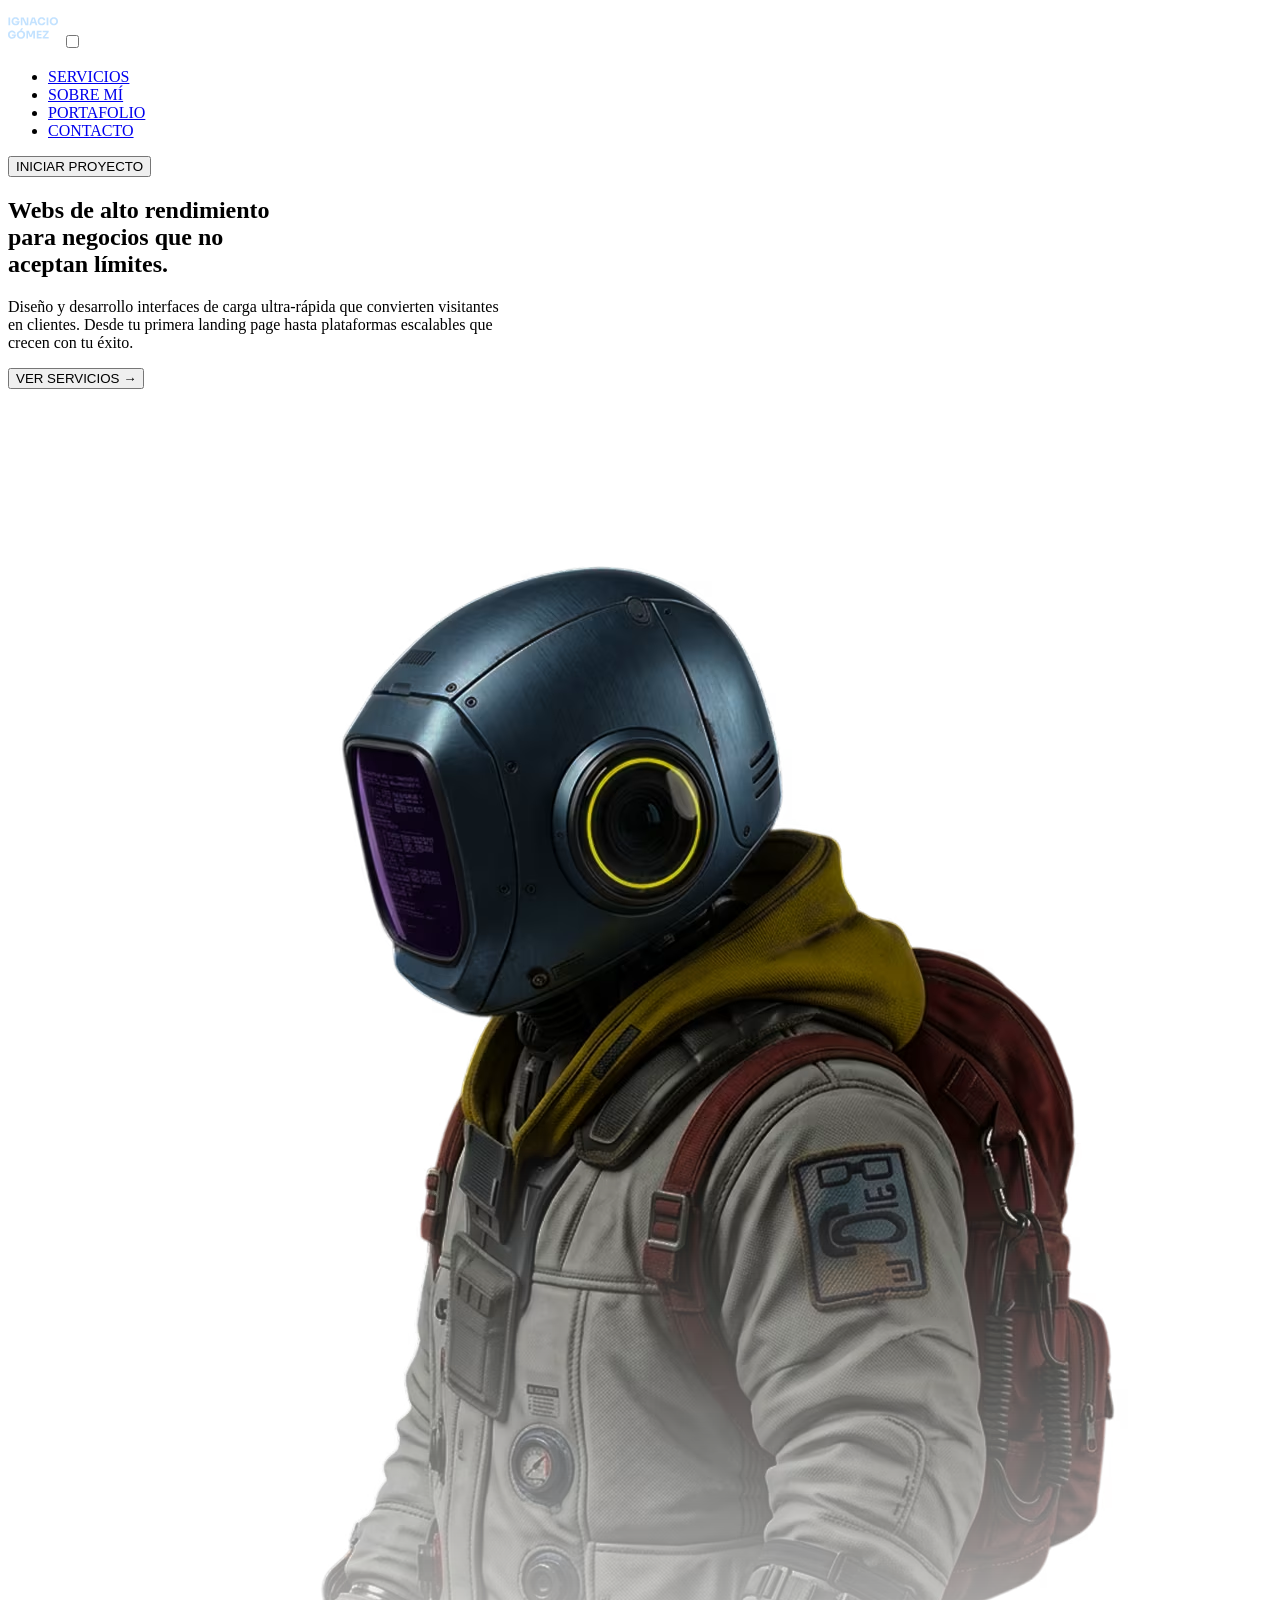
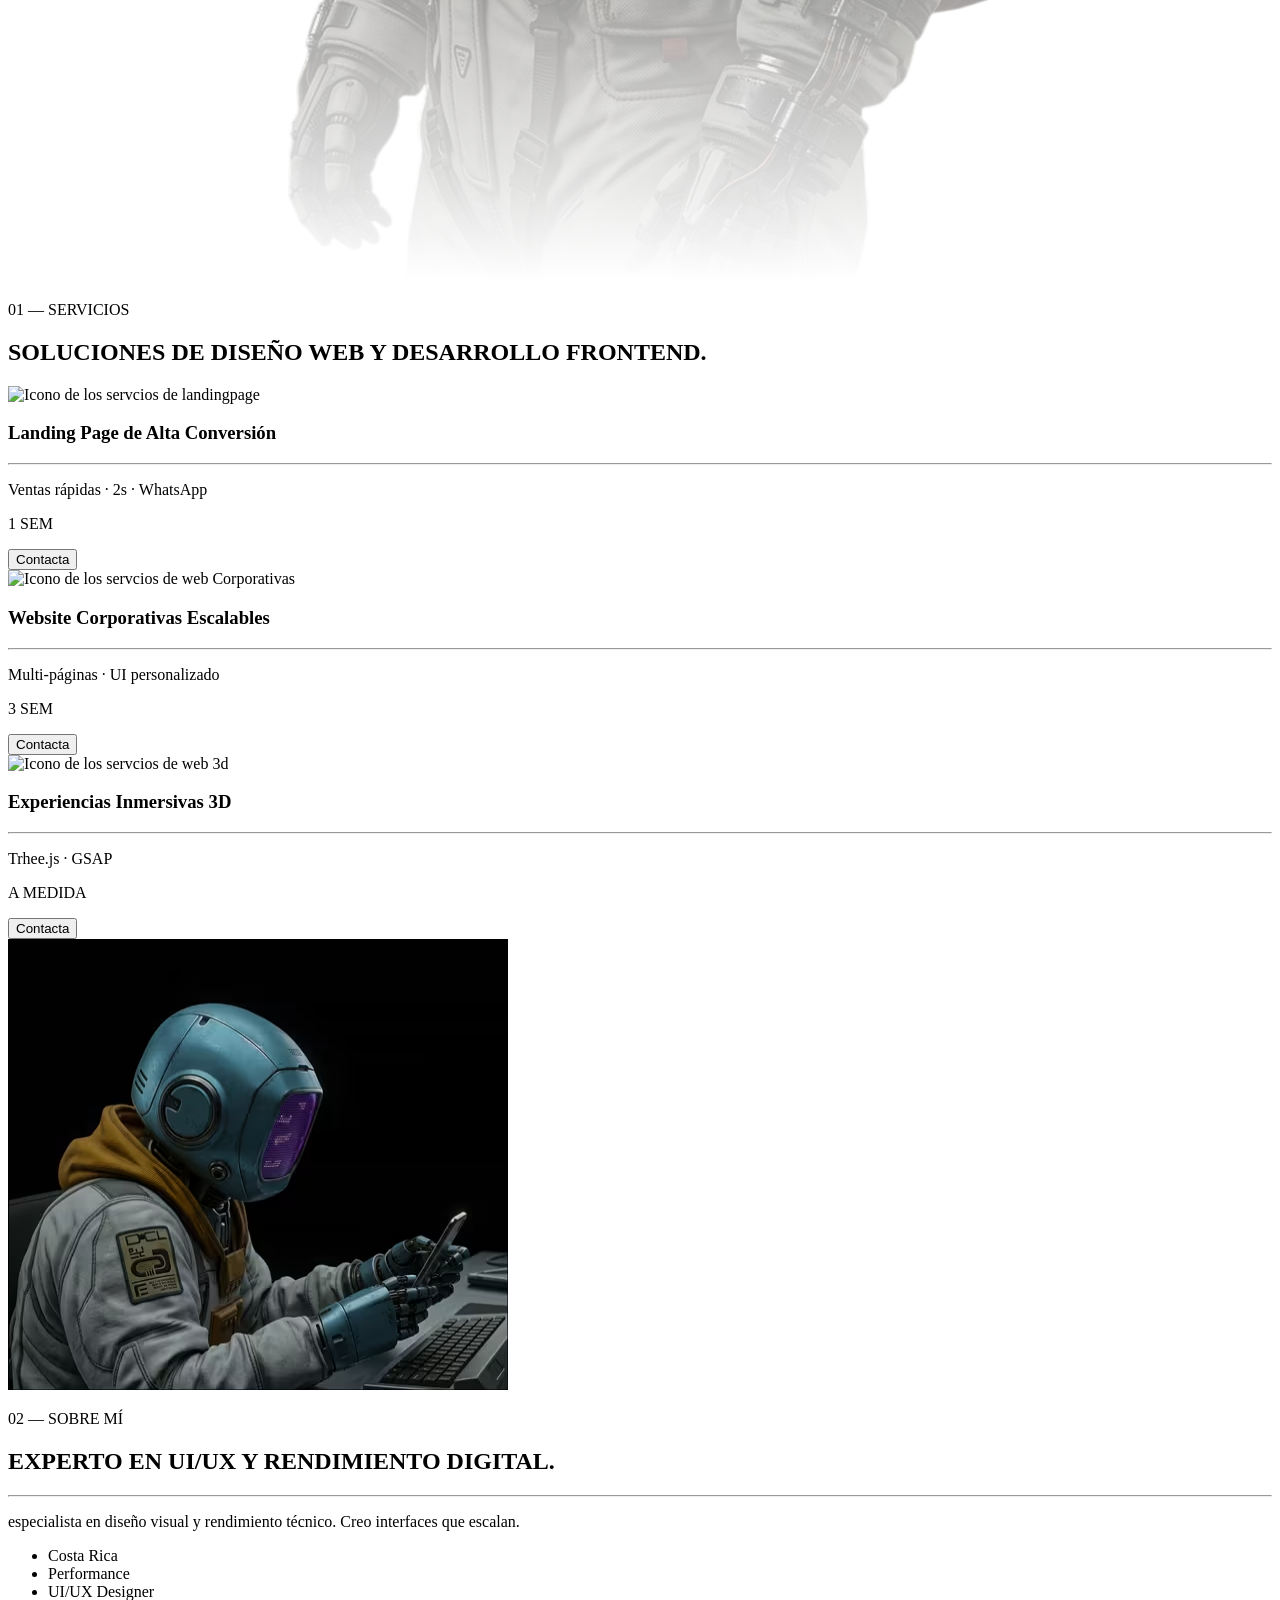
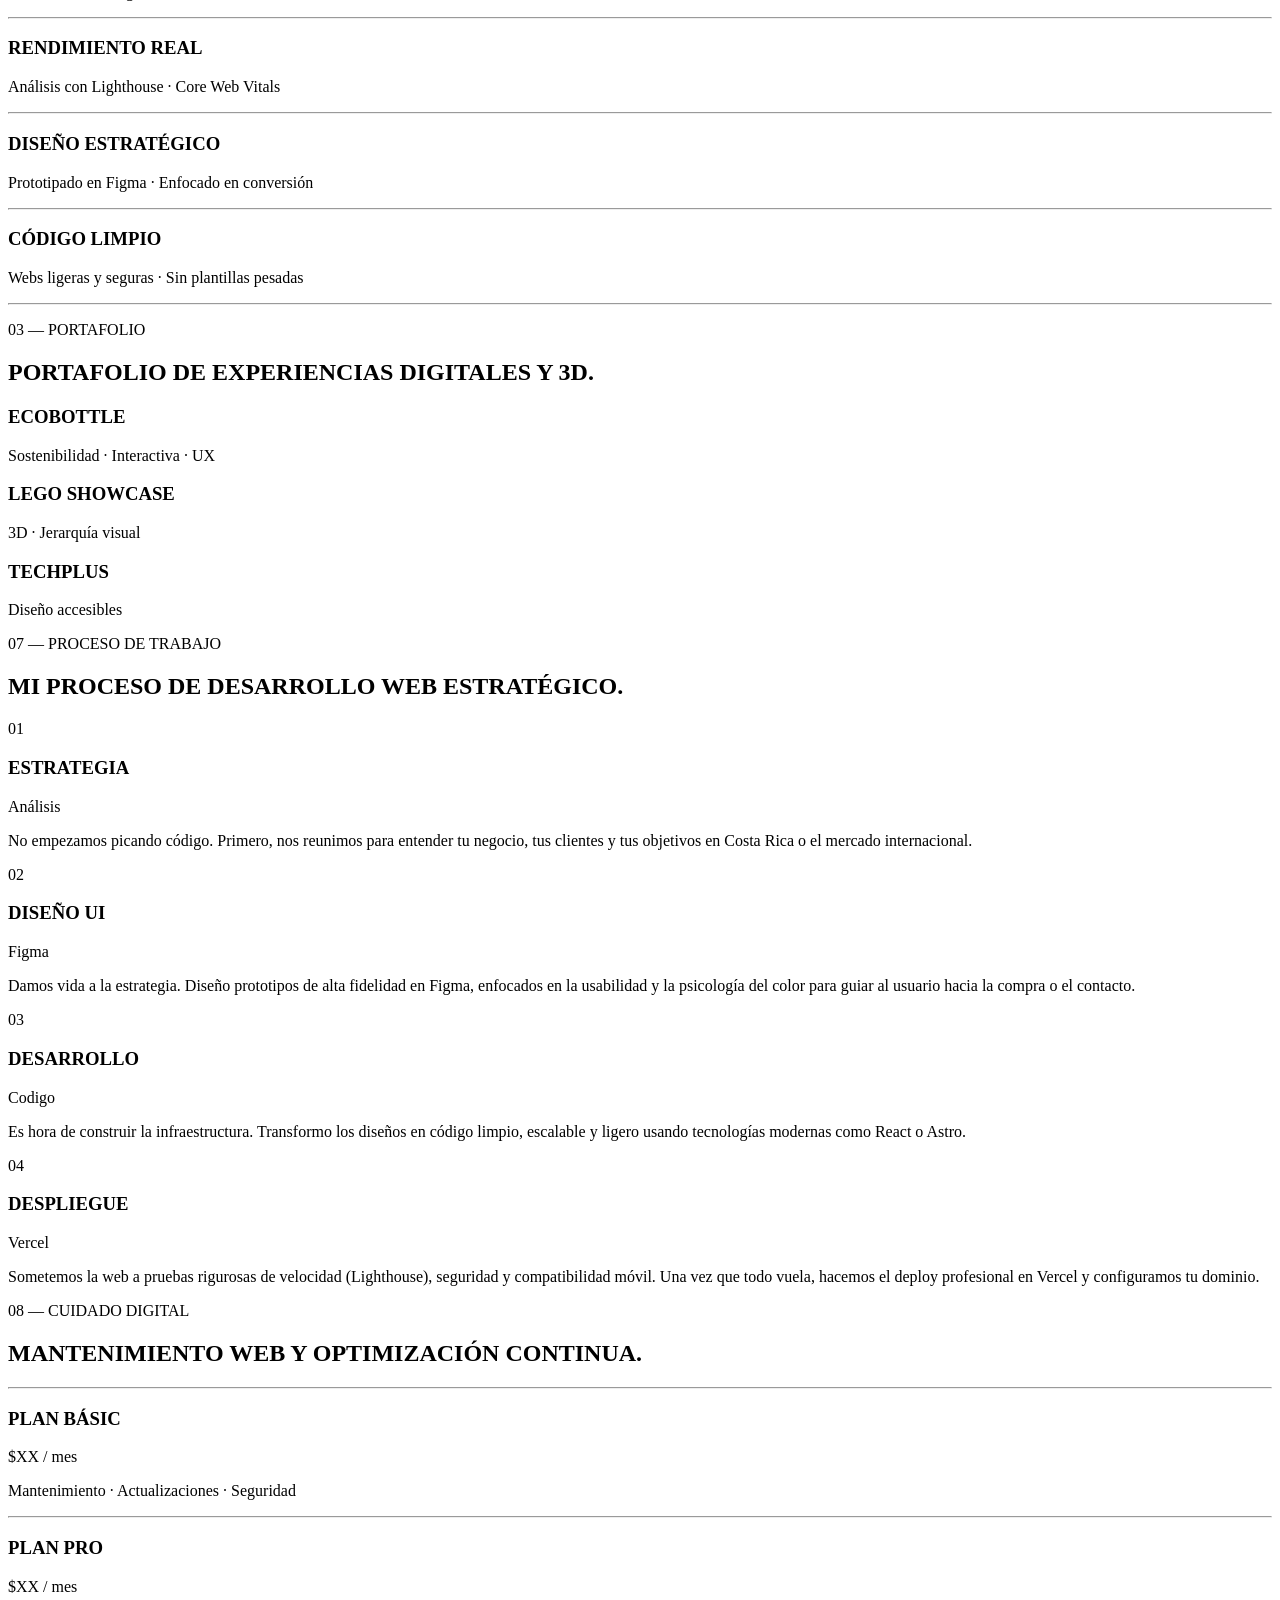
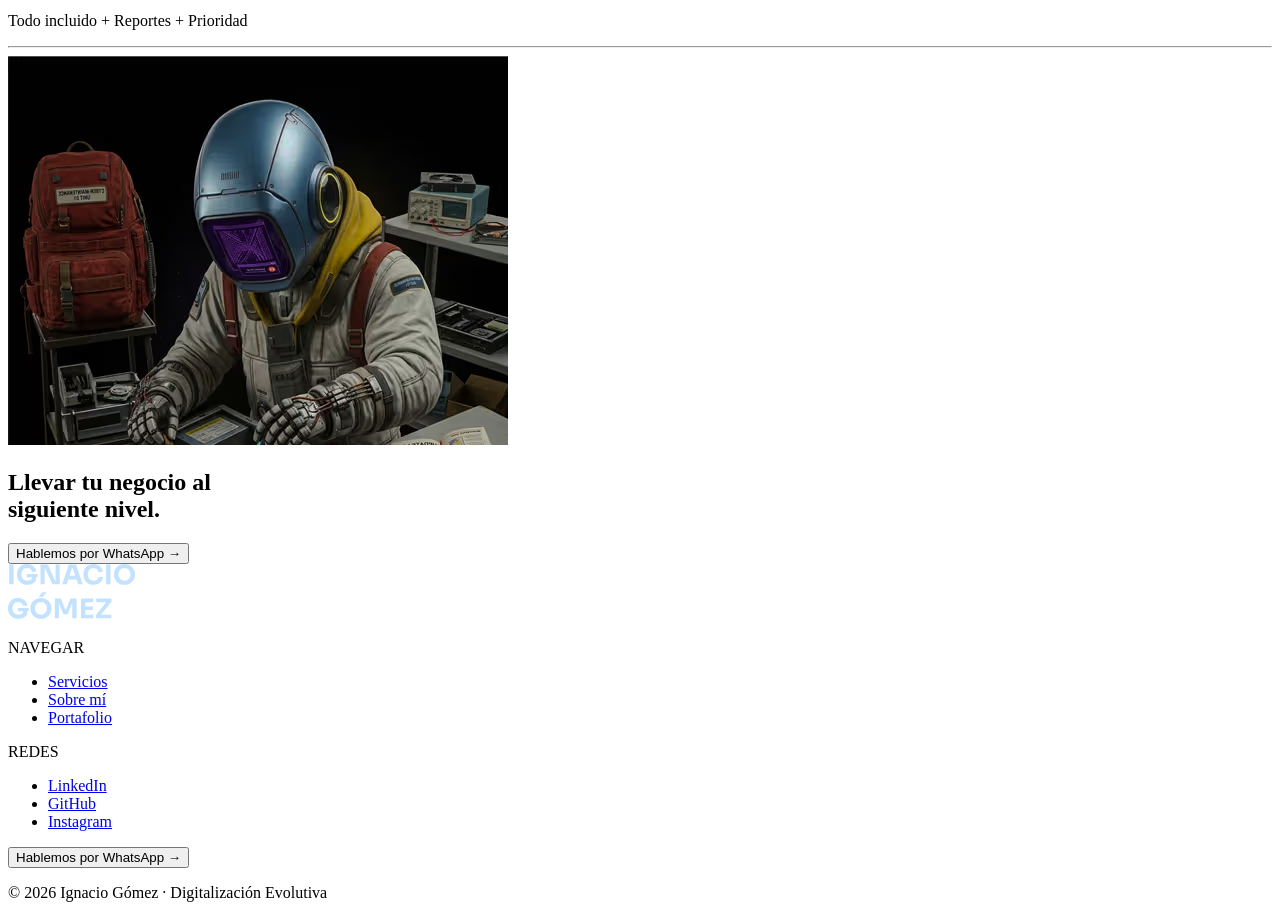
==== IgnacioWebsite/index.html @ abbac5c0 "Update index.html" ====
<!DOCTYPE html>
<html lang="es">
<head>
    <meta charset="UTF-8">
    <meta name="viewport" content="width=device-width, initial-scale=1.0">
    <link rel="preload"href="./css/stylesMin.css">
    <script type="module" src="./js/app.js" defer></script>
    <noscript><link rel="preload" href="./css/stylesMin.css"></noscript>
    <title>Ignacio Gómez | Diseñador UI/UX & Desarrollador Web en Costa Rica</title>
    <meta name="description" content="Diseño y desarrollo de sitios web de alto rendimiento, landing pages y experiencias 3D. Especialista en optimización de conversión y velocidad para negocios.">
    <meta name="keywords" content="Diseño Web Costa Rica, Desarrollador Frontend, UI/UX Design, Landing Pages, Three.js, React, Astro">
    <link rel="canonical" href="https://tudominio.com/">

    <meta property="og:title" content="Ignacio Gómez | Webs de Alto Rendimiento">
    <meta property="og:description" content="Transformo visitantes en clientes con interfaces ultra-rápidas y diseño estratégico.">
    <meta property="og:image" content="./img/og-image.jpg"> <meta property="og:url" content="https://tudominio.com/">
    <meta property="og:type" content="website">
    <script type="application/ld+json">
        {
        "@context": "https://schema.org",
        "@type": "ProfessionalService",
        "name": "Ignacio Gómez - Diseño UI/UX & Desarrollo Web",
        "image": "https://tudominio.com/img/IgnacioLogo.svg",
        "@id": "https://tudominio.com",
        "url": "https://tudominio.com",
        "telephone": "+50664033299",
        "address": {
            "@type": "PostalAddress",
            "addressLocality": "San Francisco, Heredia",
            "addressCountry": "CR"
        },
        "geo": {
            "@type": "GeoCoordinates",
            "latitude": 10.0, 
            "longitude": -84.1
        },
        "description": "Servicios profesionales de diseño UI/UX, desarrollo de landing pages de alta conversión y experiencias 3D inmersivas con Three.js en Costa Rica.",
        "offers": [
            {
            "@type": "Offer",
            "itemOffered": {
                "@type": "Service",
                "name": "Landing Pages de Alta Conversión"
            }
            },
            {
            "@type": "Offer",
            "itemOffered": {
                "@type": "Service",
                "name": "Websites Corporativas Escalables"
            }
            },
            {
            "@type": "Offer",
            "itemOffered": {
                "@type": "Service",
                "name": "Experiencias Inmersivas 3D"
            }
            }
        ],
        "sameAs": [
            "https://www.linkedin.com/in/ignacio-gomez-344b8a20a/",
            "https://github.com/IgnacioGB00"
        ]
        }
        </script>
        <meta name="google-site-verification" content="UFrNwHLjR51b41yZqm0_nm386pylZdOBbIM0DqSextM" />
</head>
<body>
    
    <header>
        <nav>
            <a href="index.html"><img src="./img/IgnacioLogo.svg" alt="logo de Ignacio" width="50px" height="40px"></a>
            <input type="checkbox" name="hanburger" id="hamburger">
                <label for="hamburger" id="manu-hamburger">
                    <div class="bar"></div>
                    <div class="bar"></div>
                    <div class="bar"></div>
                </label>
            <ul class="navContent">
                <li><a href="#servicios" class="text">SERVICIOS</a></li>
                <li><a href="#SobreMi" class="text">SOBRE MÍ</a></li>
                <li><a href="#portafolio" class="text">PORTAFOLIO</a></li>
                <li><a href="#cta" class="text">CONTACTO</a></li>
            </ul>
                <button type="button" class="buttonMAin" onclick="window.open('https://wa.me/50664033299?text=Hola!%20Me%20interesa%20tu%20trabajo')">INICIAR PROYECTO</button>
                
        </nav>
        
        <article>
            <h1 class="title">Webs de alto rendimiento <br> para negocios que no <br> aceptan límites.</h1>
            <p class="text">Diseño y desarrollo interfaces de carga ultra-rápida que convierten visitantes <br> en clientes. Desde tu primera landing page hasta plataformas escalables que <br> crecen con tu éxito.</p>
            <button class="buttonMAin" type="button" onclick="document.getElementById('servicios').scrollIntoView({ behavior: 'smooth' })">VER SERVICIOS →</button>
        </article>
        <img src="./img/headerImg.avif" alt="imagen del robot" id="headerImge" width="1200" height="1492">
    </header>
    <main>
        <section id="servicios" class="padding">
            <p class= "text-yellow">01 — SERVICIOS</p>
            <h2 class="title">SOLUCIONES DE DISEÑO WEB Y DESARROLLO FRONTEND.</h2>
            <div class="cards-content">
                <article class="card-servcios">
                    <img src="/img/landingIcon.avif" alt="Icono de los servcios de landingpage" loading="lazy" width="200" height="156">
                    <h3 class="title">Landing Page de Alta Conversión</h3>
                    <hr class="separador">
                    <p class="text">Ventas rápidas · 2s · WhatsApp</p>
                    <p class="text-yellow">1 SEM</p>
                    <button class="buttonMAin" type="button" onclick="window.open('https://wa.me/50664033299?text=Hola!%20Me%20interesa%20tu%20trabajo')">Contacta</button>
                </article>
                <article>
                   <img src="/img/websitesIcon.avif" alt="Icono de los servcios de web Corporativas" loading="lazy" width="200" height="184">
                    <h3 class="title">Website Corporativas Escalables</h3>
                    <hr class="separador">
                    <p class="text">Multi-páginas · UI personalizado</p>
                    <p class="text-yellow">3 SEM</p>
                    <button class="buttonMAin" type="button" onclick="window.open('https://wa.me/50664033299?text=Hola!%20Me%20interesa%20tu%20trabajo')">Contacta</button>
                </article>
                <article>
                    <img src="/img/experiencia3DIcon.avif" alt="Icono de los servcios de web 3d" loading="lazy" height="151" width="200">
                    <h3 class="title">Experiencias Inmersivas 3D</h3>
                    <hr class="separador">
                    <p class="text">Trhee.js · GSAP </p>
                    <p class="text-yellow">A MEDIDA</p>
                    <button class="buttonMAin" type="button" onclick="window.open('https://wa.me/50664033299?text=Hola!%20Me%20interesa%20tu%20trabajo')">Contacta</button>
                </article>
            </div>
        </section>
        <section id="SobreMi">
            <img src="./img/sobreMi.avif" alt="imagen del robot" loading="lazy"
            width="500" height="451">
            <article class="padding">
                <p class= "text-yellow">02 — SOBRE MÍ</p>
                <h2 class="title">EXPERTO EN UI/UX Y RENDIMIENTO DIGITAL.</h2>
                <hr class="separador">
                <p class="text">especialista en diseño visual y rendimiento técnico. Creo interfaces que escalan.</p>
                <ul>
                    <li class="text">Costa Rica</li>
                    <li class="text">Performance</li>
                    <li class="text">UI/UX Designer</li>
                </ul>
                <hr class="separador">
                <h3 class="title"> RENDIMIENTO REAL</h3>
                <p class="text">Análisis con Lighthouse · Core Web Vitals</p>
                <hr class="separador">
                <h3 class="title">DISEÑO ESTRATÉGICO</h3>
                <p class="text">Prototipado en Figma · Enfocado en conversión</p>
                <hr class="separador">
                <h3 class="title">CÓDIGO LIMPIO</h3>
                <p class="text">Webs ligeras y seguras · Sin plantillas pesadas</p>
                <hr class="separador">
            </article>
        </section>
        <section id="portafolio" class="padding">
            <p class="text-yellow">03 — PORTAFOLIO</p>
            <h2 class="title">PORTAFOLIO DE EXPERIENCIAS DIGITALES Y 3D.</h2>
            <div id="content-portafolio">
                <article class="proyect" id="ecobottle">
                    <h3 class="title">ECOBOTTLE</h3>
                    <p class="text">Sostenibilidad · Interactiva · UX</p>
                </article>
                <article class="proyect" id="lego">
                    <h3 class="title">LEGO SHOWCASE</h3>
                    <p class="text">3D · Jerarquía visual</p>
                </article>
                <article class="proyect" id="techplus">
                    <h3 class="title">TECHPLUS</h3>
                    <p class="text">Diseño accesibles</p>
                </article>
            </div>
        </section>
        <section id="procesos" class="padding">
            <p class="text-yellow">07 — PROCESO DE TRABAJO</p>
            <h2 class="title">MI PROCESO DE DESARROLLO WEB ESTRATÉGICO.</h2>
            <article id="conetnt-proceso">
                <article class="proceso">
                    <p class="numer title">01</p>
                    <h3 class="title">ESTRATEGIA</h3>
                    <p class="text">Análisis</p>
                    <p class="text">No empezamos picando código. Primero, nos reunimos para entender tu negocio, tus clientes y tus objetivos en Costa Rica o el mercado internacional.</p>
                </article>
                  <article class="proceso">
                    <p class="numer title">02</p>
                    <h3 class="title">DISEÑO UI</h3>
                    <p class="text">Figma</p>
                    <p class="text">Damos vida a la estrategia. Diseño prototipos de alta fidelidad en Figma, enfocados en la usabilidad y la psicología del color para guiar al usuario hacia la compra o el contacto.</p>
                </article>
                <article class="proceso">
                    <p class="numer title">03</p>
                    <h3 class="title">DESARROLLO</h3>
                    <p class="text">Codigo</p>
                    <p class="text">Es hora de construir la infraestructura. Transformo los diseños en código limpio, escalable y ligero usando tecnologías modernas como React o Astro.</p>
                </article>
                <article class="proceso">
                    <p class="numer title">04</p>
                    <h3 class="title">DESPLIEGUE</h3>

                    <p class="text">Vercel</p>
                    <p class="text">Sometemos la web a pruebas rigurosas de velocidad (Lighthouse), seguridad y compatibilidad móvil. Una vez que todo vuela, hacemos el deploy profesional en Vercel y configuramos tu dominio.</p>
                </article>
            </article>
        </section>
        <section id="cuidado">
            <article class="padding">
                <p class="text-yellow">08 — CUIDADO DIGITAL</p>
                <h2 class="title">MANTENIMIENTO WEB Y OPTIMIZACIÓN CONTINUA.</h2>
                <hr class="separador">
                <h3 class="title">PLAN BÁSIC</h3>
                <p class="text fon-zisebig">$XX / mes</p>
                <p class="text">Mantenimiento · Actualizaciones · Seguridad</p>
                <hr class="separador">
                <h3 class="title">PLAN PRO</h3>
                <p class="text fon-zisebig">$XX / mes</p>
                <p class="text">Todo incluido + Reportes + Prioridad</p>
                <hr class="separador">
            </article>
            <img src="./img/cuidadoDigital.avif" alt="imagen del robot cuidado " loading="lazy" width="500" height="389">
        </section>
        <section id="cta" class="padding">
            <h2 class="title">Llevar tu negocio al <br> <span>siguiente nivel.</span> </h2>
            <button type="button" class="buttonMAin" onclick="window.open('https://wa.me/50664033299?text=Hola!%20Me%20interesa%20tu%20trabajo')" >Hablemos por WhatsApp →</button>
        </section>
    </main>
    <footer class="padding">
        <a href="index.html"><img src="./img/IgnacioLogo.svg" alt="logo de ignacio" class="logo-footer" loading="lazy"> </a>
        <article>
            <p class="text-yellow">NAVEGAR</p>
            <ul>
                <li><a href="#servicios" class="text">Servicios</a></li>
                <li><a href="#SobreMi" class="text">Sobre mí</a></li>
                <li><a href="#portafolio" class="text">Portafolio</a></li>
            </ul>
        </article>
        <article>
            <p class="text-yellow">REDES</p>
            <ul>
                <li><a href="https://www.linkedin.com/in/ignacio-gomez-344b8a20a/" class="text">LinkedIn</a></li>
                <li><a href="https://github.com/IgnacioGB00" class="text">GitHub</a></li>
                <li><a href="#" class="text">Instagram</a></li>
            </ul>
        </article>
        <button class="buttonMAin" type="button" aria-colcount="text" onclick="window.open('https://wa.me/50664033299?text=Hola!%20Me%20interesa%20tu%20trabajo')">Hablemos por WhatsApp →</button>
        <p class="text morado" >© 2026 Ignacio Gómez · Digitalización Evolutiva</p>
    </footer>
</body>
</html>
---- IgnacioWebsite/css/stylesMin.css ----
@font-face{font-family:'Inter';src:url('/fonts/Inter-VariableFont_opsz_wght.woff2') format('woff2');font-weight:100 900;font-style:normal;font-display:swap}@font-face{font-family:'Sora';src:url('/fonts/Sora-VariableFont_wght.woff2') format('woff2');font-weight:100 900;font-style:normal;font-display:swap}:root{--bg-main:#100B16;--bg-surface:#13091F;--purple-hover:#5A00CC;--purple-border:#4B2870;--purple-deep:#1A102E;--text-main:#C3E2FF;--text-title:#91BBE2;--accent-main:#CCFF00;--font-display:'Sora',sans-serif;--font-body:'Inter',sans-serif;--font-mono:'JetBrains Mono',monospace;--fw-regular:400;--fw-medium:600;--fw-bold:700;--fs-body:1rem;--fs-h3:1.25rem;--fs-h2:2rem;--fs-h1:3rem;--fs-display:4.5rem;--lh-tight:1.1;--lh-heading:1.2;--lh-body:1.6;--lh-relaxed:1.75;--ls-tight:-0.125rem;--ls-normal:0rem;--ls-wide:0.0625rem;--ls-wider:0.125rem;--ls-widest:0.1875rem;--space-2xs:0.25rem;--space-xs:0.5rem;--space-sm:0.75rem;--space-md:1rem;--space-lg:1.5rem;--space-xl:2.5rem;--space-2xl:4rem;--space-3xl:6rem;--space-4xl:8rem;--btn-h-sm:2rem;--btn-h-md:2.75rem;--btn-h-lg:3.25rem;--btn-min-w:7.5rem;--btn-px-sm:0.875rem;--btn-px-md:1.25rem;--btn-px-lg:1.75rem}*{margin:0;padding:0;box-sizing:border-box}html{scroll-behavior:smooth}body{background:var(--bg-main);font-family:var(--font-body)}header{display:flex;flex-direction:column;height:100vh;padding:var(--space-sm);position:relative;overflow:hidden}header #headerImge{width:100vh;height:120vh;position:absolute;z-index:1;-webkit-mask-image:linear-gradient(to bottom,black 50%,transparent 100%);mask-image:linear-gradient(to bottom,black 50%,transparent 100%);bottom:-9%;right:-42vh}header article{position:relative;justify-self:center;z-index:2;display:flex;flex-direction:column;height:90%;justify-content:end;gap:var(--space-md)}header article h1{font-size:var(--fs-h1)}.title{font-family:var(--font-display);color:var(--text-title)}.text{font-family:var(--font-body);color:var(--text-main);font-size:var(--fs-body);line-height:var(--lh-body)}.buttonMAin{background-color:var(--accent-main);padding:var(--space-sm);border:none;cursor:pointer;transition:transform 0.3s ease}.buttonMAin:hover{transform:scale(1.1)}a:hover{color:var(--purple-hover)}.wrap{display:flex;gap:20px;align-items:center}.text-yellow{color:var(--accent-main);font-family:var(--font-body);font-size:var(--fs-body)}.separador{background-color:var(--purple-border);border:none;width:100%;height:1px}nav{display:flex;justify-content:space-between;align-items:center;align-self:center;z-index:3;width:96%;background-color:rgba(24,16,42,0.40);backdrop-filter:blur(5px);-webkit-backdrop-filter:blur(5px);padding:var(--space-sm);position:fixed}nav img{width:5.5em}nav ul{position:fixed;background:var(--bg-main);width:100vw;height:100vh;top:114%;right:-120%;display:flex;flex-direction:column;align-items:end;padding:var(--space-lg);gap:4em;transition:right 0.4s var(--ease-smooth)}nav ul li{list-style:none}nav ul a{text-decoration:none;font-size:var(--fs-h2)!important}nav input{display:none}nav label{display:flex;flex-direction:column;gap:5px;order:3}nav label div{background:var(--purple-hover);width:55px;height:8px}#hamburger:checked~.navContent{right:0}section h2{font-size:var(--fs-h2)}.padding{padding:var(--space-2xl) var(--space-sm)}#servicios div{padding:var(--space-xl) 0;width:100%;display:flex;flex-wrap:wrap;justify-content:center;gap:var(--space-xs)}#servicios div article{background-color:var(--bg-surface);width:364px;height:auto;display:flex;flex-direction:column;gap:var(--space-md);padding:var(--space-sm)}#servicios div article img{width:9em;height:16em;object-fit:cover;align-self:center;padding:var(--space-2xl) 0}#servicios div article h3{font-size:var(--fs-h3)}#servicios div article button{align-self:flex-start}#SobreMi{display:flex;flex-wrap:wrap}#SobreMi img{width:100%;object-fit:cover}#SobreMi article{display:flex;flex-direction:column;gap:var(--space-sm);width:100%}#SobreMi article ul{display:flex;gap:var(--space-xl)}#SobreMi article ul li{list-style:none}#content-portafolio{display:grid;align-items:center;padding-top:var(--space-2xl);gap:var(--space-sm)}#content-portafolio .proyect{width:100%;height:20dvh;display:flex;align-items:end;gap:var(--space-sm);padding:var(--space-sm);transition:transform 2s ease;cursor:pointer}#content-portafolio .proyect:hover{transform:scale(95%)}@media(min-width:768px){#content-portafolio{grid-template-columns:repeat(2,1fr)}#content-portafolio #ecobottle{grid-column:span 2;height:80vh}#content-portafolio #techplus,#content-portafolio #lego{height:40vh}}#content-portafolio #ecobottle{background:linear-gradient(rgba(13,9,18,0.79)),url("../img/ecobottle.avif");background-position:bottom,center;background-size:100% 7vh,cover;background-repeat:no-repeat}#content-portafolio #lego{background:linear-gradient(rgba(13,9,18,0.79)),url("../img/LegoProject.avif");background-position:bottom,center;background-size:100% 7vh,cover;background-repeat:no-repeat}#content-portafolio #techplus{background:linear-gradient(rgba(13,9,18,0.79)),url("../img/techplus.avif");background-position:bottom,center;background-size:100% 7vh,cover;background-repeat:no-repeat}#conetnt-proceso{display:grid;margin-top:var(--space-xl);gap:var(--space-sm)}@media(min-width:768px){#conetnt-proceso{grid-template-columns:repeat(2,1fr)}}#conetnt-proceso .proceso{background:var(--bg-surface);padding:var(--space-md);display:flex;flex-direction:column;gap:var(--space-sm);border:var(--purple-border) 1px solid}#conetnt-proceso .proceso .numer{font-size:var(--fs-display);font-weight:var(--fw-bold);color:var(--accent-main)}#cuidado{display:flex;flex-wrap:wrap}#cuidado img{width:100%;object-fit:cover}#cuidado article{display:flex;flex-direction:column;width:100%;gap:var(--space-md)}#cuidado article .fon-zisebig{font-size:var(--fs-h2);font-weight:var(--fw-medium)}@media screen and (1024px<=width){#cuidado img{width:50%;height:auto}#cuidado article{width:50%}}#cta{display:flex;flex-direction:column;align-items:center;justify-content:center;gap:var(--space-sm);text-align:center;background-color:#000;width:100%;height:100vh;margin-top:var(--space-2xl)}#cta h2 span{color:var(--accent-main)}footer{display:flex;flex-direction:column;align-items:center;flex-wrap:wrap;justify-content:center;gap:var(--space-lg);text-align:center;width:100%}footer .logo-footer{width:20em}footer article .morado{color:var(--purple-border)}footer article ul{display:flex;gap:var(--space-sm)}footer article ul li{list-style:none}footer article ul a{text-decoration:none}@media screen and (1024px<=width){footer{flex-direction:row;align-items:start;grid-template-columns:repeat(4,auto);justify-items:start;gap:5em 10em}footer .logo-footer{width:15em}footer p:last-child{grid-column:1/5;justify-self:center}}@media screen and (768px<=width){header #headerImge{right:-27vh}header article{justify-content:center;width:80%}header article p{width:80%}.buttonMAin{width:158px}}@media screen and (1024px<=width){header{padding:var(--space-sm) var(--space-2xl)}header #headerImge{width:100%;height:120vh;object-fit:cover;object-position:0 20%}header article{padding:10em 0 0 0;height:100vh}header article h1{font-size:var(--fs-display)}nav{width:95%}nav label{display:none}nav ul{position:static;flex-direction:row;height:100%;background:transparent;justify-content:center}nav ul a{font-size:var(--fs-body)!important}.padding{padding:var(--space-2xl)}.buttonMAin{font-size:13px}h2{font-size:var(--fs-h2)}#SobreMi{padding:var(--space-2xl) 0}#SobreMi img{width:50%;height:auto}#SobreMi article{width:50%;align-self:center}}
---- IgnacioWebsite/css/stylesMin.css ----
@font-face{font-family:'Inter';src:url('/fonts/Inter-VariableFont_opsz_wght.woff2') format('woff2');font-weight:100 900;font-style:normal;font-display:swap}@font-face{font-family:'Sora';src:url('/fonts/Sora-VariableFont_wght.woff2') format('woff2');font-weight:100 900;font-style:normal;font-display:swap}:root{--bg-main:#100B16;--bg-surface:#13091F;--purple-hover:#5A00CC;--purple-border:#4B2870;--purple-deep:#1A102E;--text-main:#C3E2FF;--text-title:#91BBE2;--accent-main:#CCFF00;--font-display:'Sora',sans-serif;--font-body:'Inter',sans-serif;--font-mono:'JetBrains Mono',monospace;--fw-regular:400;--fw-medium:600;--fw-bold:700;--fs-body:1rem;--fs-h3:1.25rem;--fs-h2:2rem;--fs-h1:3rem;--fs-display:4.5rem;--lh-tight:1.1;--lh-heading:1.2;--lh-body:1.6;--lh-relaxed:1.75;--ls-tight:-0.125rem;--ls-normal:0rem;--ls-wide:0.0625rem;--ls-wider:0.125rem;--ls-widest:0.1875rem;--space-2xs:0.25rem;--space-xs:0.5rem;--space-sm:0.75rem;--space-md:1rem;--space-lg:1.5rem;--space-xl:2.5rem;--space-2xl:4rem;--space-3xl:6rem;--space-4xl:8rem;--btn-h-sm:2rem;--btn-h-md:2.75rem;--btn-h-lg:3.25rem;--btn-min-w:7.5rem;--btn-px-sm:0.875rem;--btn-px-md:1.25rem;--btn-px-lg:1.75rem}*{margin:0;padding:0;box-sizing:border-box}html{scroll-behavior:smooth}body{background:var(--bg-main);font-family:var(--font-body)}header{display:flex;flex-direction:column;height:100vh;padding:var(--space-sm);position:relative;overflow:hidden}header #headerImge{width:100vh;height:120vh;position:absolute;z-index:1;-webkit-mask-image:linear-gradient(to bottom,black 50%,transparent 100%);mask-image:linear-gradient(to bottom,black 50%,transparent 100%);bottom:-9%;right:-42vh}header article{position:relative;justify-self:center;z-index:2;display:flex;flex-direction:column;height:90%;justify-content:end;gap:var(--space-md)}header article h1{font-size:var(--fs-h1)}.title{font-family:var(--font-display);color:var(--text-title)}.text{font-family:var(--font-body);color:var(--text-main);font-size:var(--fs-body);line-height:var(--lh-body)}.buttonMAin{background-color:var(--accent-main);padding:var(--space-sm);border:none;cursor:pointer;transition:transform 0.3s ease}.buttonMAin:hover{transform:scale(1.1)}a:hover{color:var(--purple-hover)}.wrap{display:flex;gap:20px;align-items:center}.text-yellow{color:var(--accent-main);font-family:var(--font-body);font-size:var(--fs-body)}.separador{background-color:var(--purple-border);border:none;width:100%;height:1px}nav{display:flex;justify-content:space-between;align-items:center;align-self:center;z-index:3;width:96%;background-color:rgba(24,16,42,0.40);backdrop-filter:blur(5px);-webkit-backdrop-filter:blur(5px);padding:var(--space-sm);position:fixed}nav img{width:5.5em}nav ul{position:fixed;background:var(--bg-main);width:100vw;height:100vh;top:114%;right:-120%;display:flex;flex-direction:column;align-items:end;padding:var(--space-lg);gap:4em;transition:right 0.4s var(--ease-smooth)}nav ul li{list-style:none}nav ul a{text-decoration:none;font-size:var(--fs-h2)!important}nav input{display:none}nav label{display:flex;flex-direction:column;gap:5px;order:3}nav label div{background:var(--purple-hover);width:55px;height:8px}#hamburger:checked~.navContent{right:0}section h2{font-size:var(--fs-h2)}.padding{padding:var(--space-2xl) var(--space-sm)}#servicios div{padding:var(--space-xl) 0;width:100%;display:flex;flex-wrap:wrap;justify-content:center;gap:var(--space-xs)}#servicios div article{background-color:var(--bg-surface);width:364px;height:auto;display:flex;flex-direction:column;gap:var(--space-md);padding:var(--space-sm)}#servicios div article img{width:9em;height:16em;object-fit:cover;align-self:center;padding:var(--space-2xl) 0}#servicios div article h3{font-size:var(--fs-h3)}#servicios div article button{align-self:flex-start}#SobreMi{display:flex;flex-wrap:wrap}#SobreMi img{width:100%;object-fit:cover}#SobreMi article{display:flex;flex-direction:column;gap:var(--space-sm);width:100%}#SobreMi article ul{display:flex;gap:var(--space-xl)}#SobreMi article ul li{list-style:none}#content-portafolio{display:grid;align-items:center;padding-top:var(--space-2xl);gap:var(--space-sm)}#content-portafolio .proyect{width:100%;height:20dvh;display:flex;align-items:end;gap:var(--space-sm);padding:var(--space-sm);transition:transform 2s ease;cursor:pointer}#content-portafolio .proyect:hover{transform:scale(95%)}@media(min-width:768px){#content-portafolio{grid-template-columns:repeat(2,1fr)}#content-portafolio #ecobottle{grid-column:span 2;height:80vh}#content-portafolio #techplus,#content-portafolio #lego{height:40vh}}#content-portafolio #ecobottle{background:linear-gradient(rgba(13,9,18,0.79)),url("../img/ecobottle.avif");background-position:bottom,center;background-size:100% 7vh,cover;background-repeat:no-repeat}#content-portafolio #lego{background:linear-gradient(rgba(13,9,18,0.79)),url("../img/LegoProject.avif");background-position:bottom,center;background-size:100% 7vh,cover;background-repeat:no-repeat}#content-portafolio #techplus{background:linear-gradient(rgba(13,9,18,0.79)),url("../img/techplus.avif");background-position:bottom,center;background-size:100% 7vh,cover;background-repeat:no-repeat}#conetnt-proceso{display:grid;margin-top:var(--space-xl);gap:var(--space-sm)}@media(min-width:768px){#conetnt-proceso{grid-template-columns:repeat(2,1fr)}}#conetnt-proceso .proceso{background:var(--bg-surface);padding:var(--space-md);display:flex;flex-direction:column;gap:var(--space-sm);border:var(--purple-border) 1px solid}#conetnt-proceso .proceso .numer{font-size:var(--fs-display);font-weight:var(--fw-bold);color:var(--accent-main)}#cuidado{display:flex;flex-wrap:wrap}#cuidado img{width:100%;object-fit:cover}#cuidado article{display:flex;flex-direction:column;width:100%;gap:var(--space-md)}#cuidado article .fon-zisebig{font-size:var(--fs-h2);font-weight:var(--fw-medium)}@media screen and (1024px<=width){#cuidado img{width:50%;height:auto}#cuidado article{width:50%}}#cta{display:flex;flex-direction:column;align-items:center;justify-content:center;gap:var(--space-sm);text-align:center;background-color:#000;width:100%;height:100vh;margin-top:var(--space-2xl)}#cta h2 span{color:var(--accent-main)}footer{display:flex;flex-direction:column;align-items:center;flex-wrap:wrap;justify-content:center;gap:var(--space-lg);text-align:center;width:100%}footer .logo-footer{width:20em}footer article .morado{color:var(--purple-border)}footer article ul{display:flex;gap:var(--space-sm)}footer article ul li{list-style:none}footer article ul a{text-decoration:none}@media screen and (1024px<=width){footer{flex-direction:row;align-items:start;grid-template-columns:repeat(4,auto);justify-items:start;gap:5em 10em}footer .logo-footer{width:15em}footer p:last-child{grid-column:1/5;justify-self:center}}@media screen and (768px<=width){header #headerImge{right:-27vh}header article{justify-content:center;width:80%}header article p{width:80%}.buttonMAin{width:158px}}@media screen and (1024px<=width){header{padding:var(--space-sm) var(--space-2xl)}header #headerImge{width:100%;height:120vh;object-fit:cover;object-position:0 20%}header article{padding:10em 0 0 0;height:100vh}header article h1{font-size:var(--fs-display)}nav{width:95%}nav label{display:none}nav ul{position:static;flex-direction:row;height:100%;background:transparent;justify-content:center}nav ul a{font-size:var(--fs-body)!important}.padding{padding:var(--space-2xl)}.buttonMAin{font-size:13px}h2{font-size:var(--fs-h2)}#SobreMi{padding:var(--space-2xl) 0}#SobreMi img{width:50%;height:auto}#SobreMi article{width:50%;align-self:center}}
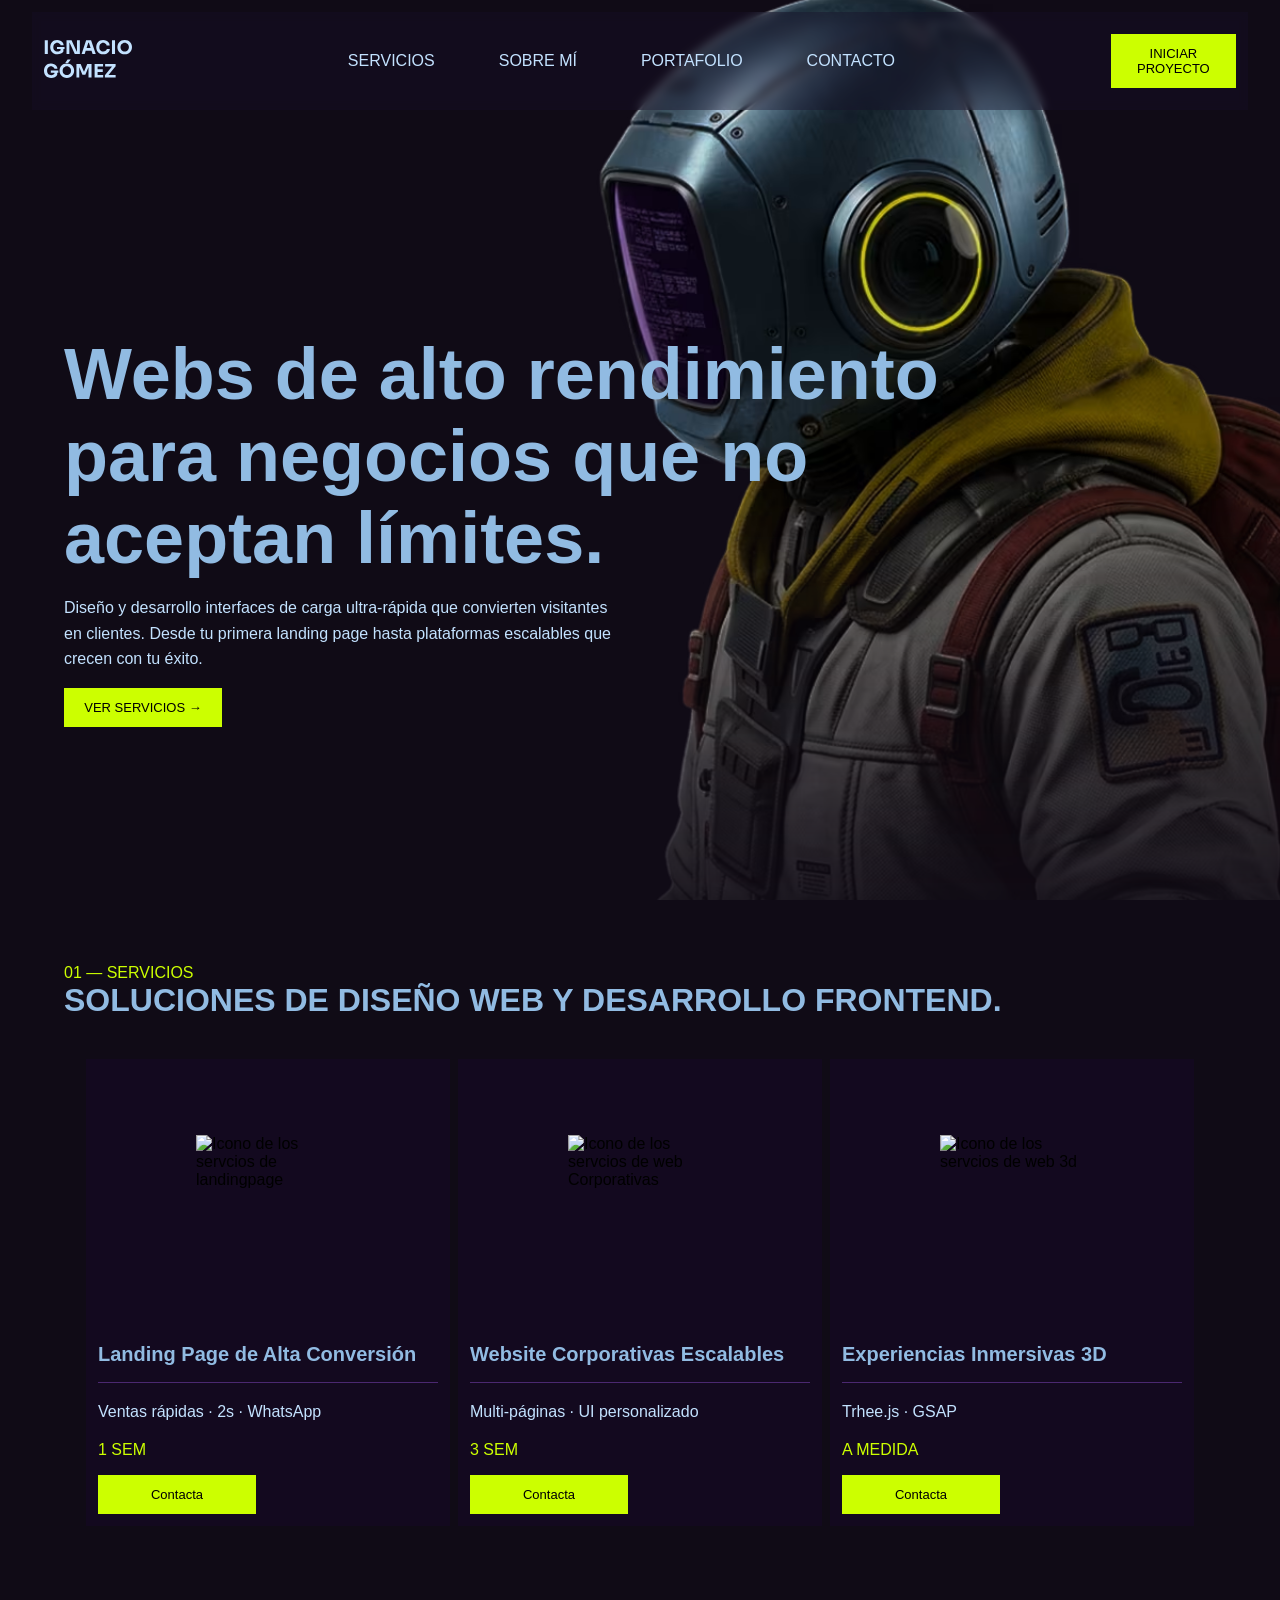
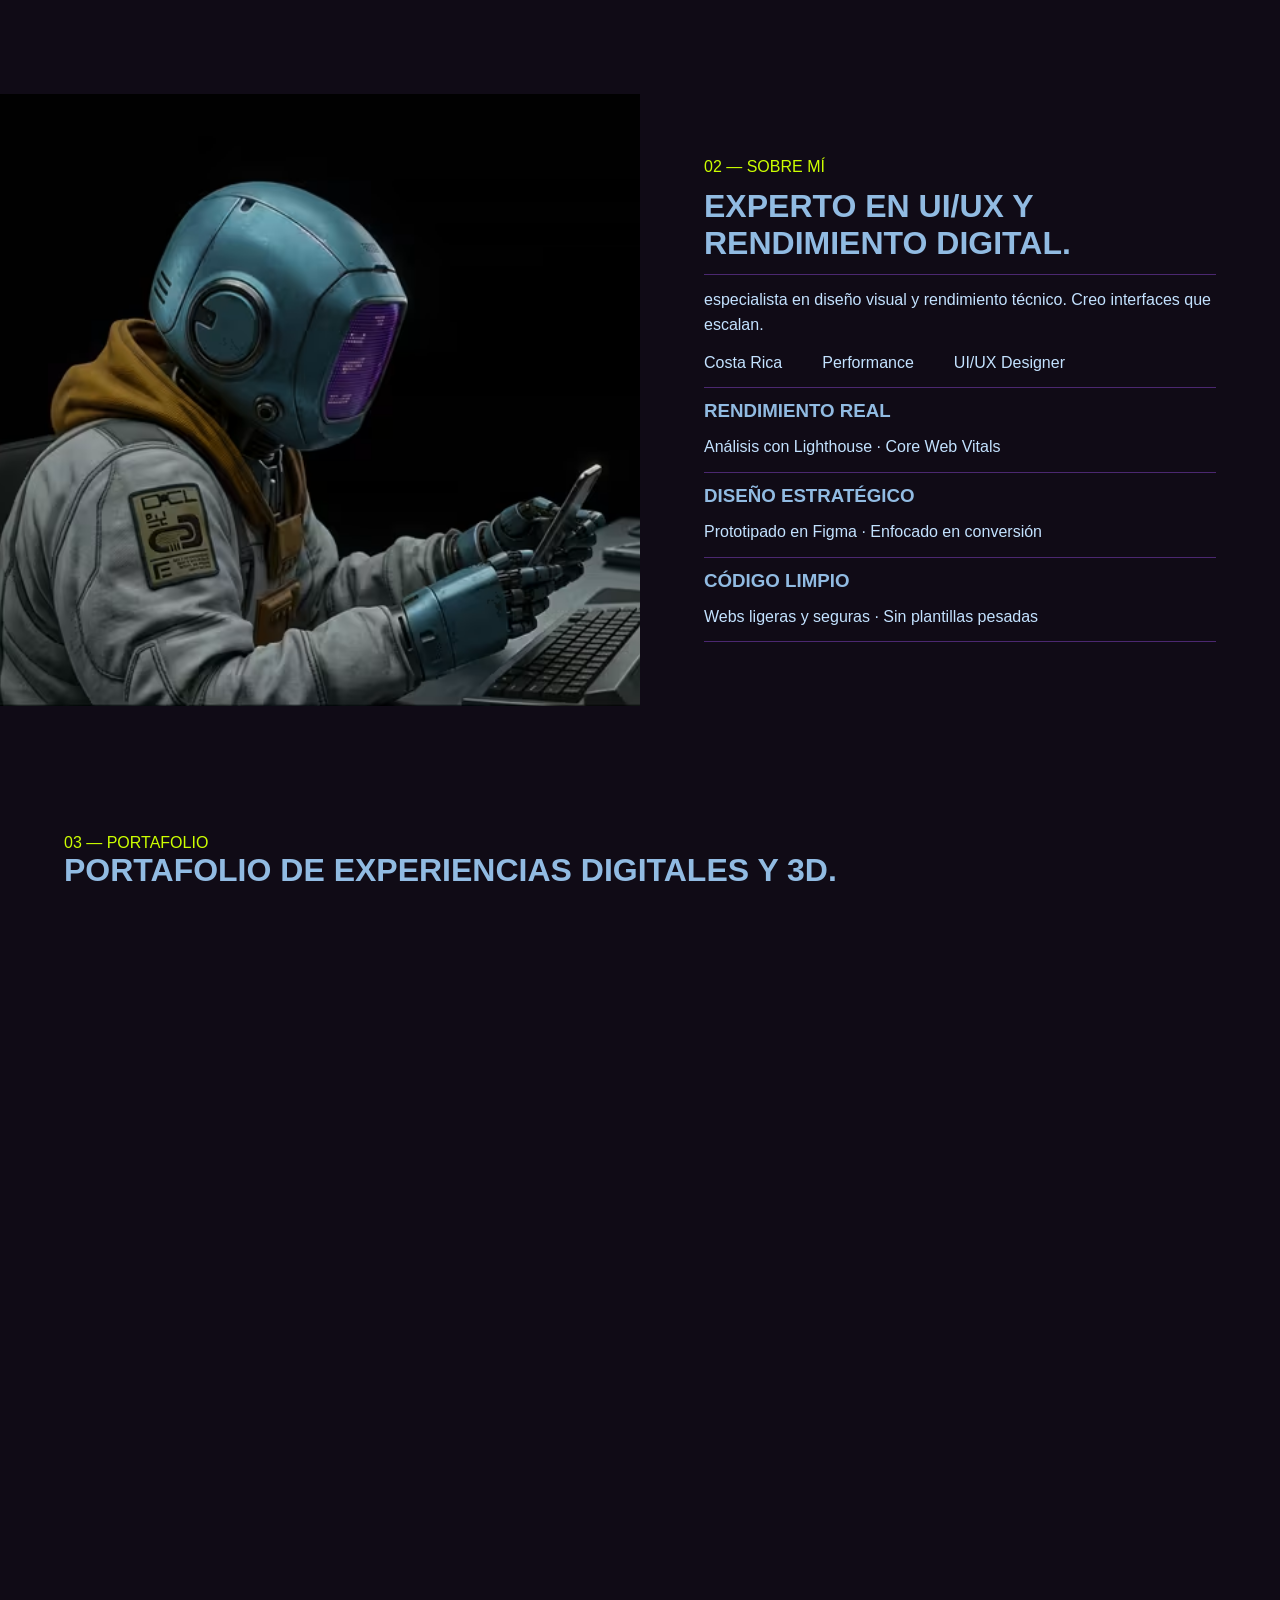
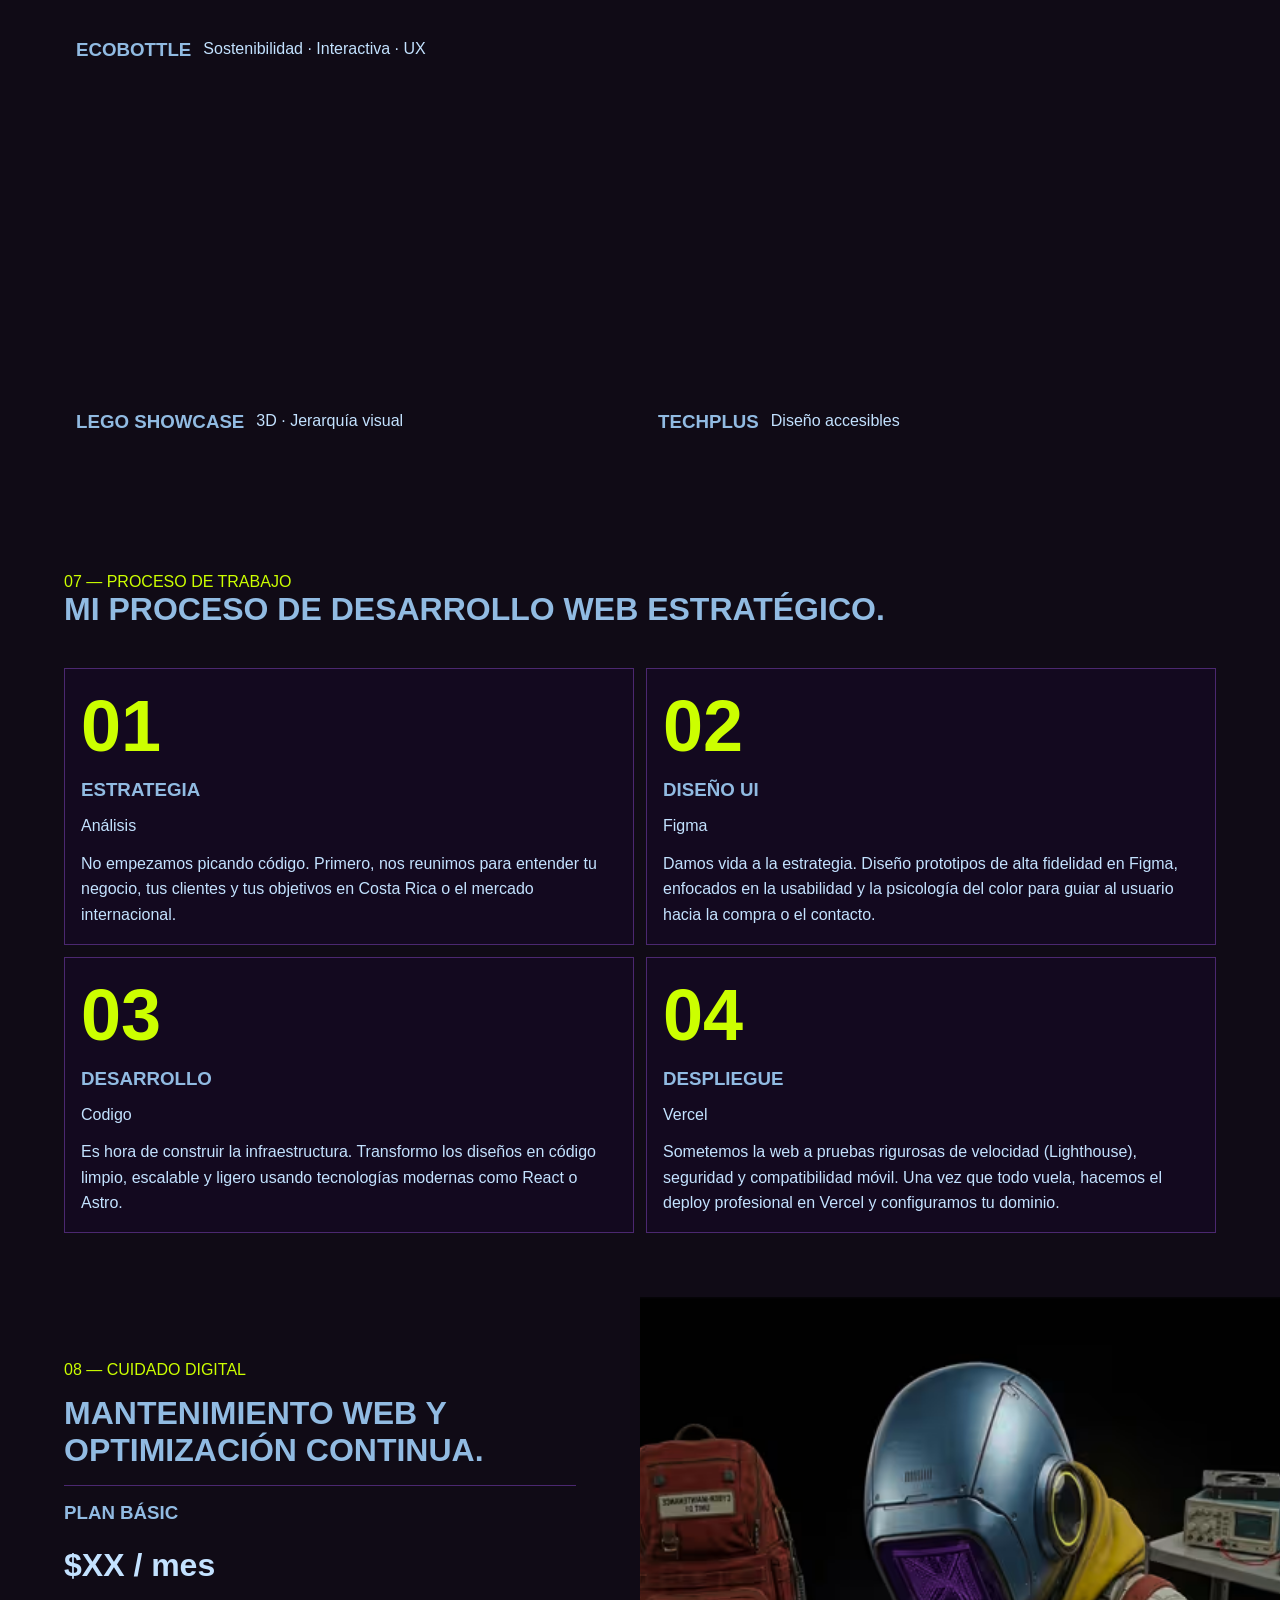
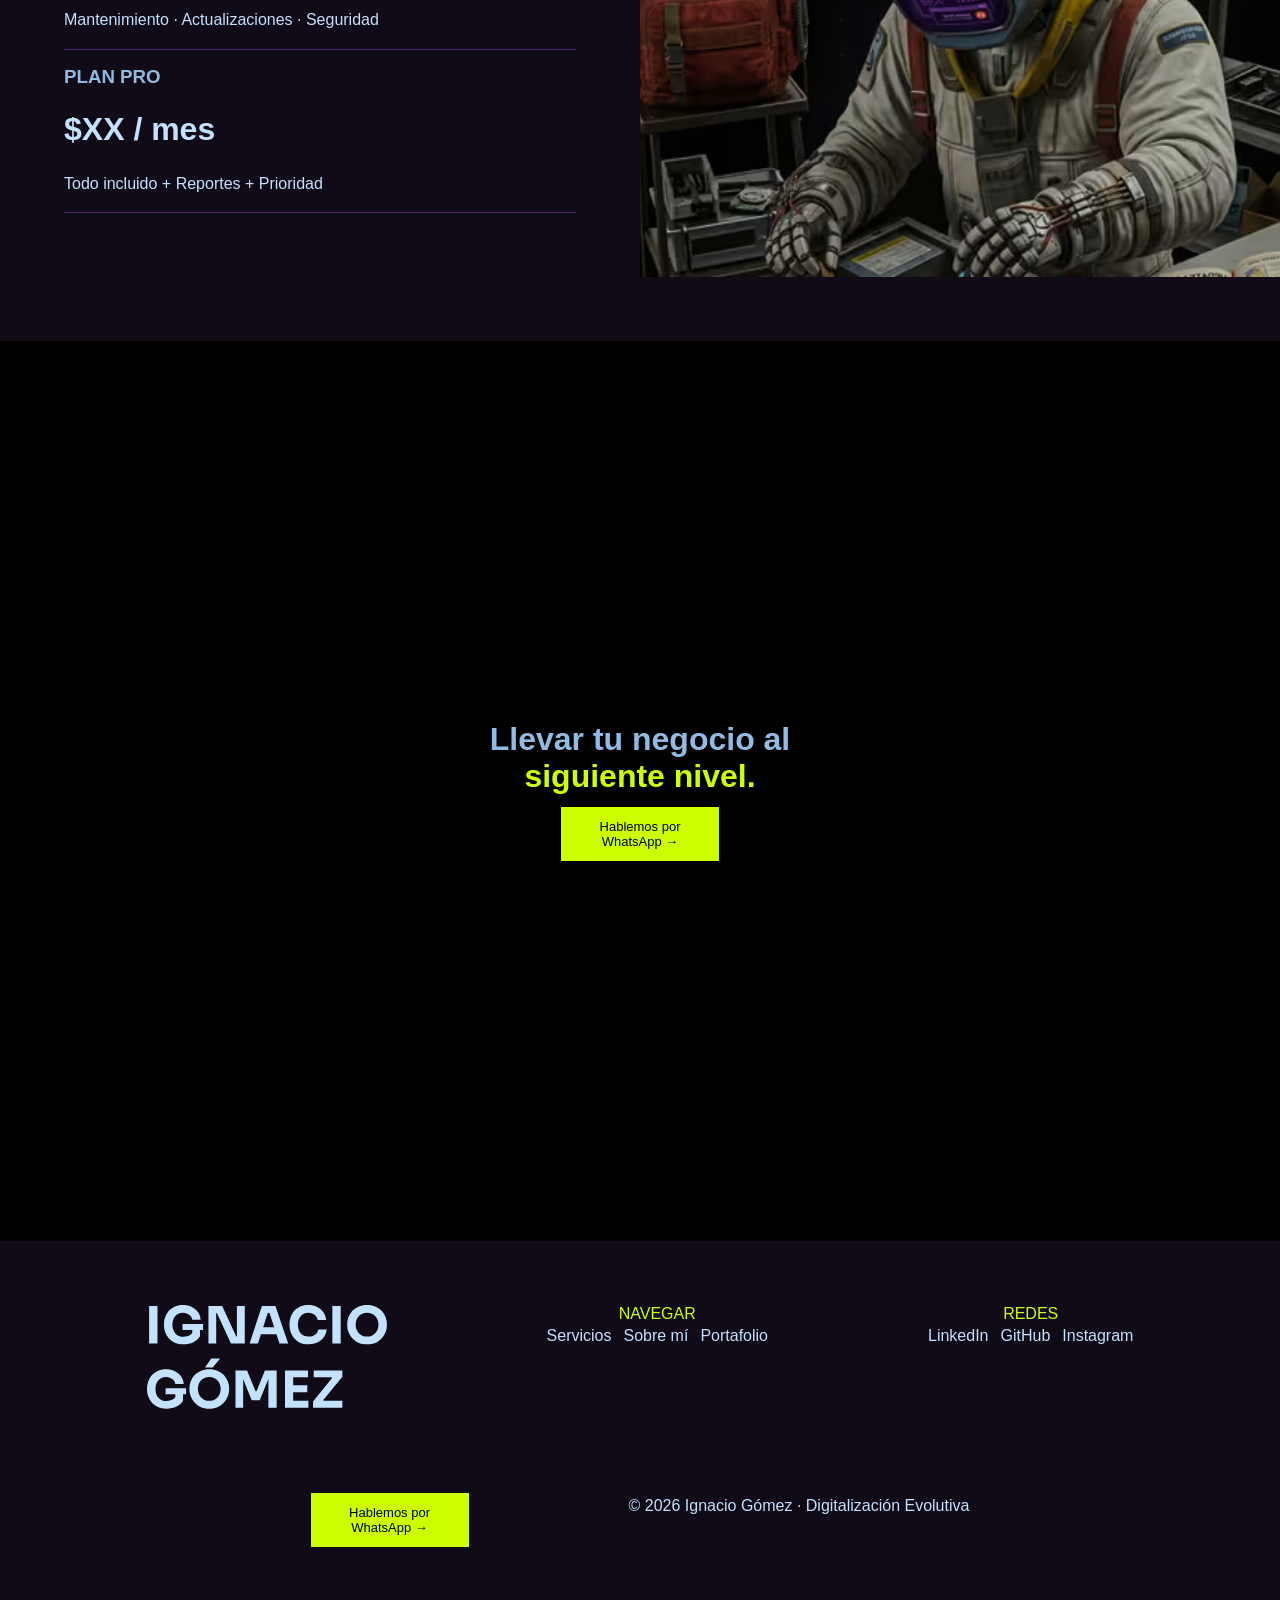
==== commit 45b7e6ce: "Update index.html" ====
--- a/IgnacioWebsite/index.html
+++ b/IgnacioWebsite/index.html
@@ -3,9 +3,8 @@
 <head>
     <meta charset="UTF-8">
     <meta name="viewport" content="width=device-width, initial-scale=1.0">
-    <link rel="preload"href="./css/stylesMin.css">
+    <link rel="stylesheet" href="./css/stylesMin.css">
     <script type="module" src="./js/app.js" defer></script>
-    <noscript><link rel="preload" href="./css/stylesMin.css"></noscript>
     <title>Ignacio Gómez | Diseñador UI/UX & Desarrollador Web en Costa Rica</title>
     <meta name="description" content="Diseño y desarrollo de sitios web de alto rendimiento, landing pages y experiencias 3D. Especialista en optimización de conversión y velocidad para negocios.">
     <meta name="keywords" content="Diseño Web Costa Rica, Desarrollador Frontend, UI/UX Design, Landing Pages, Three.js, React, Astro">
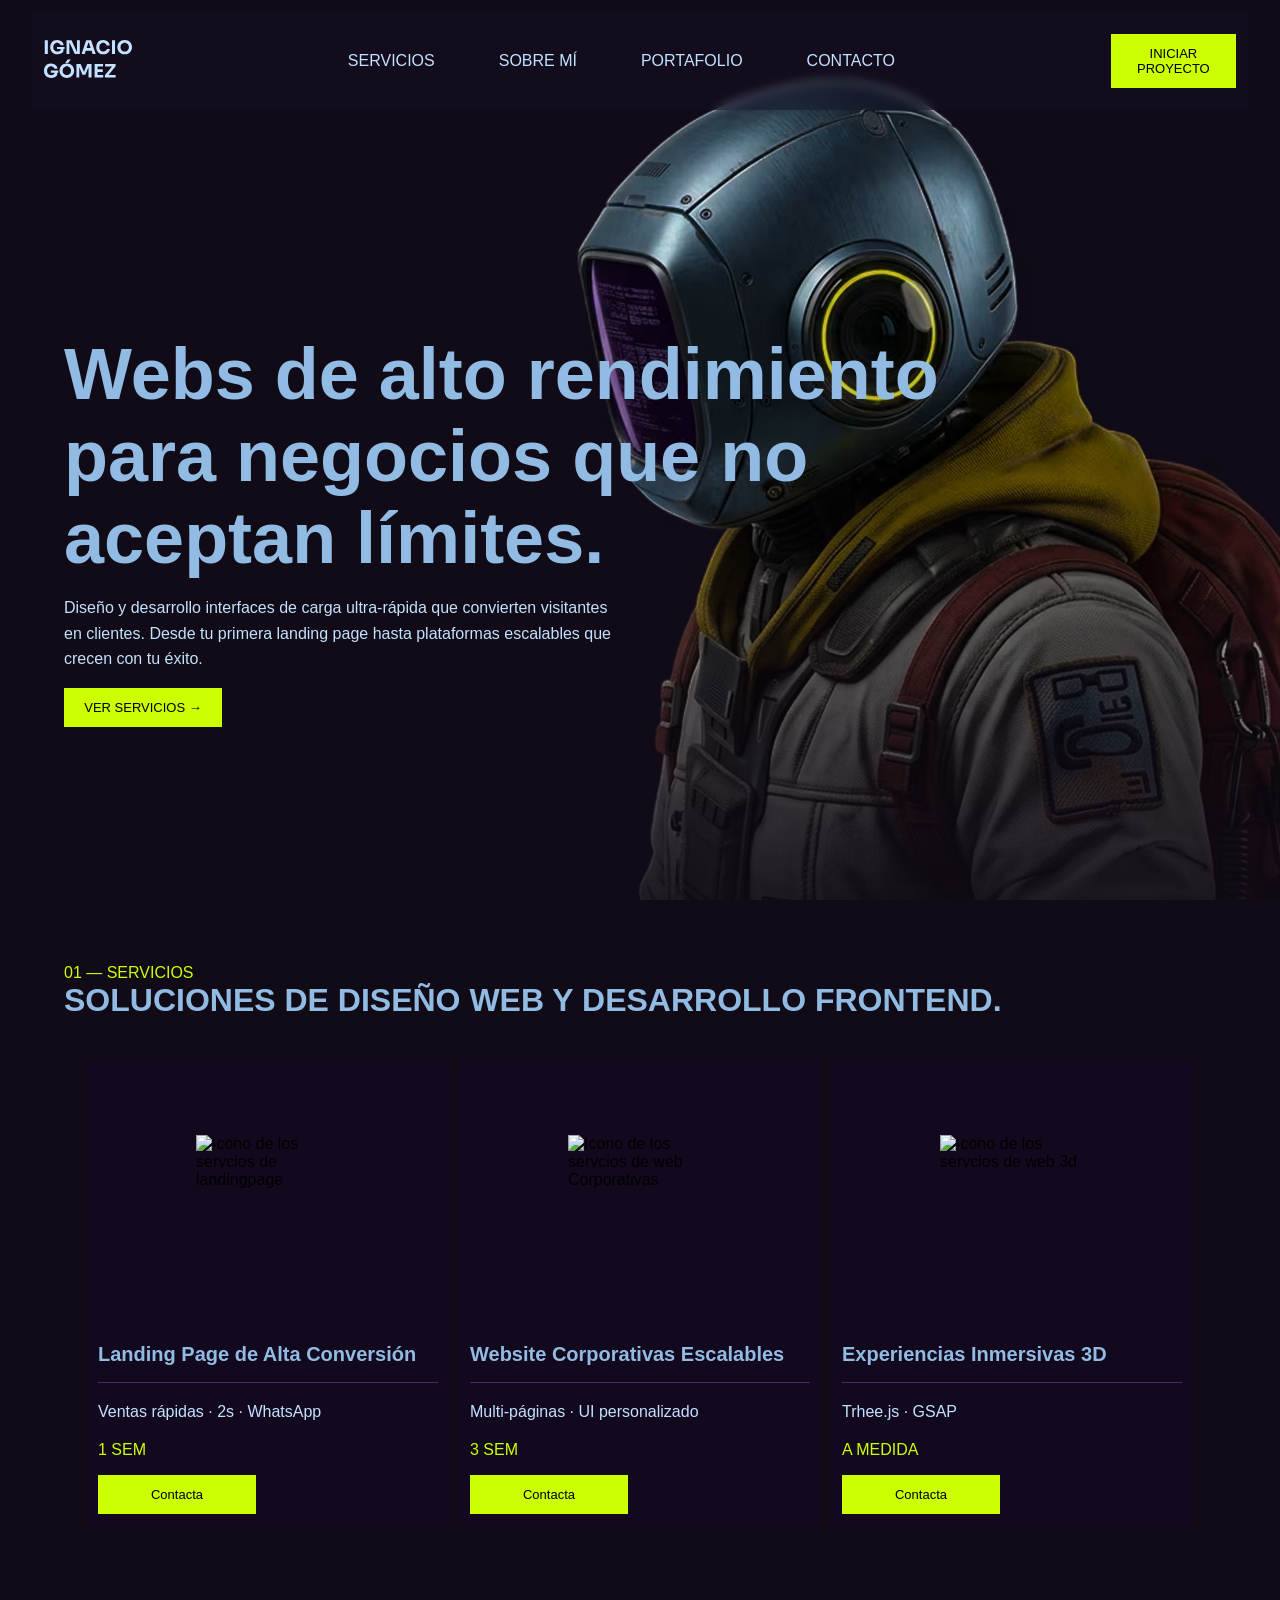
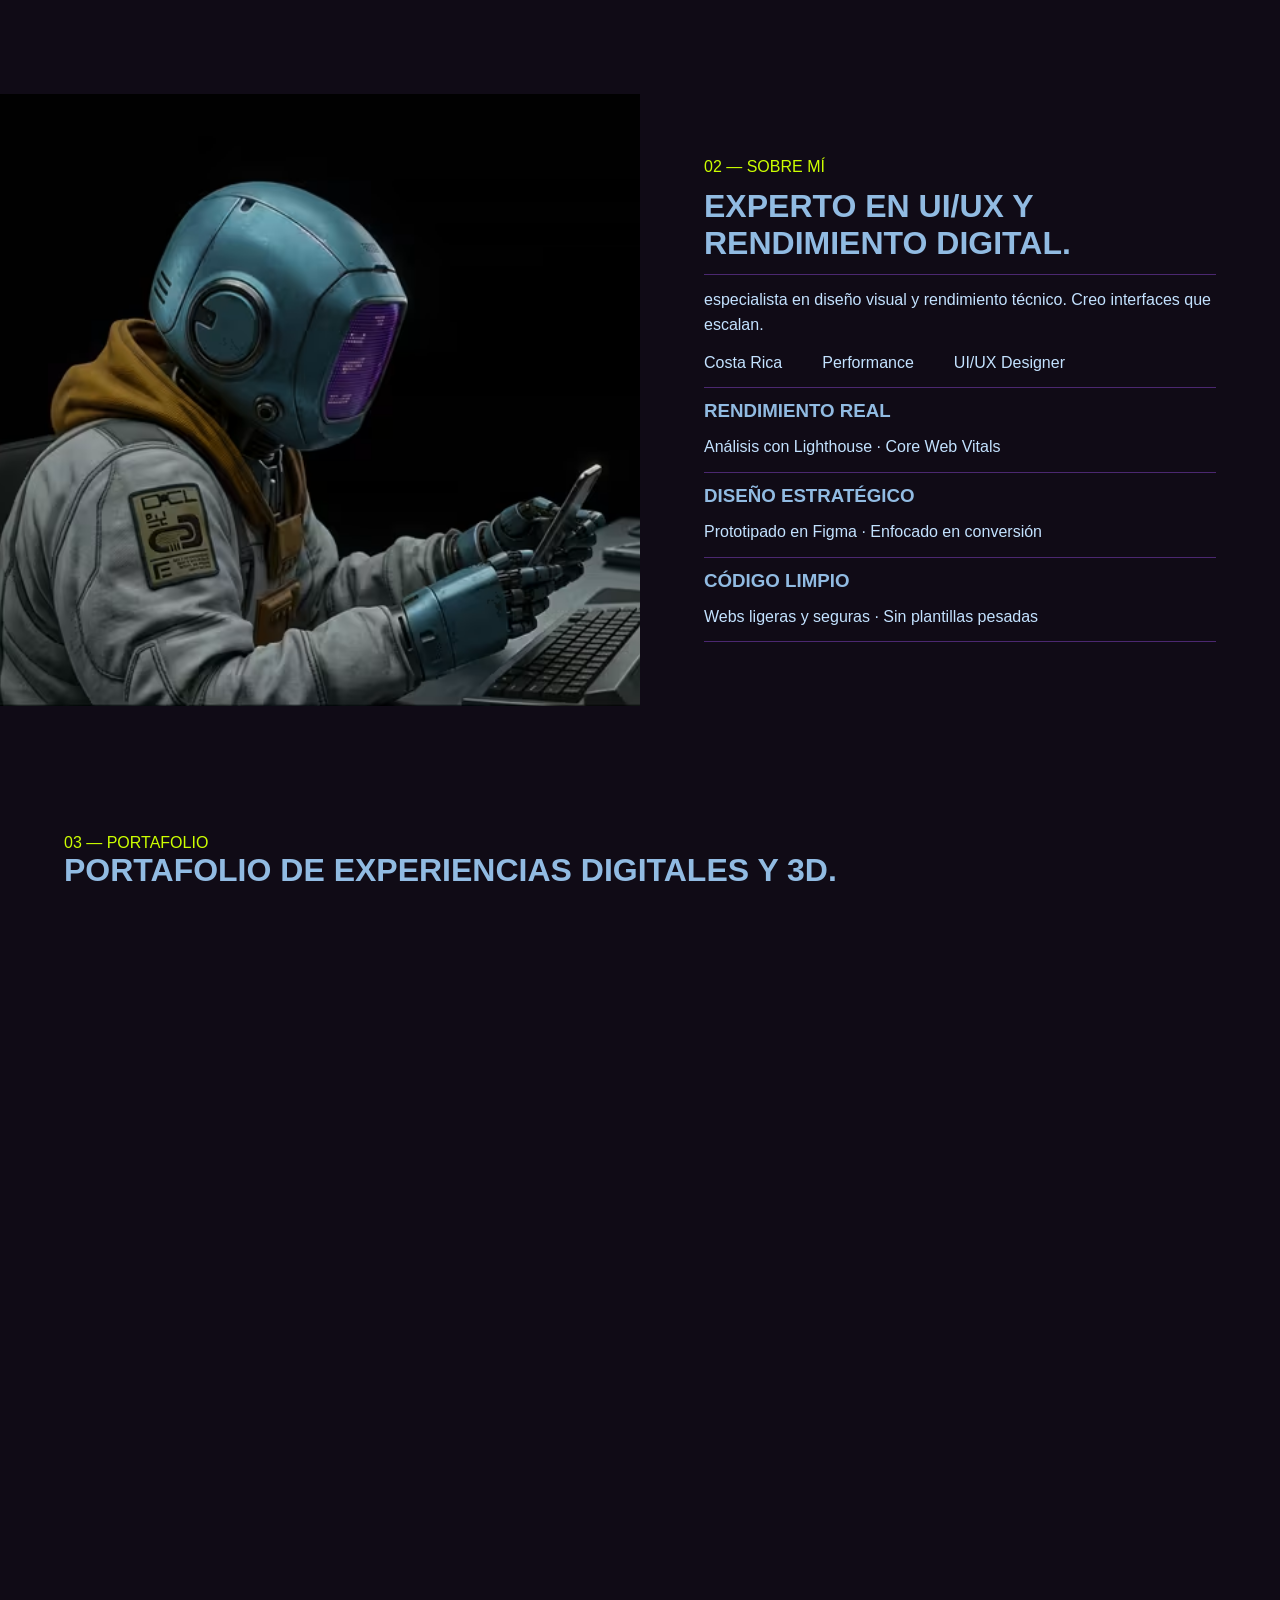
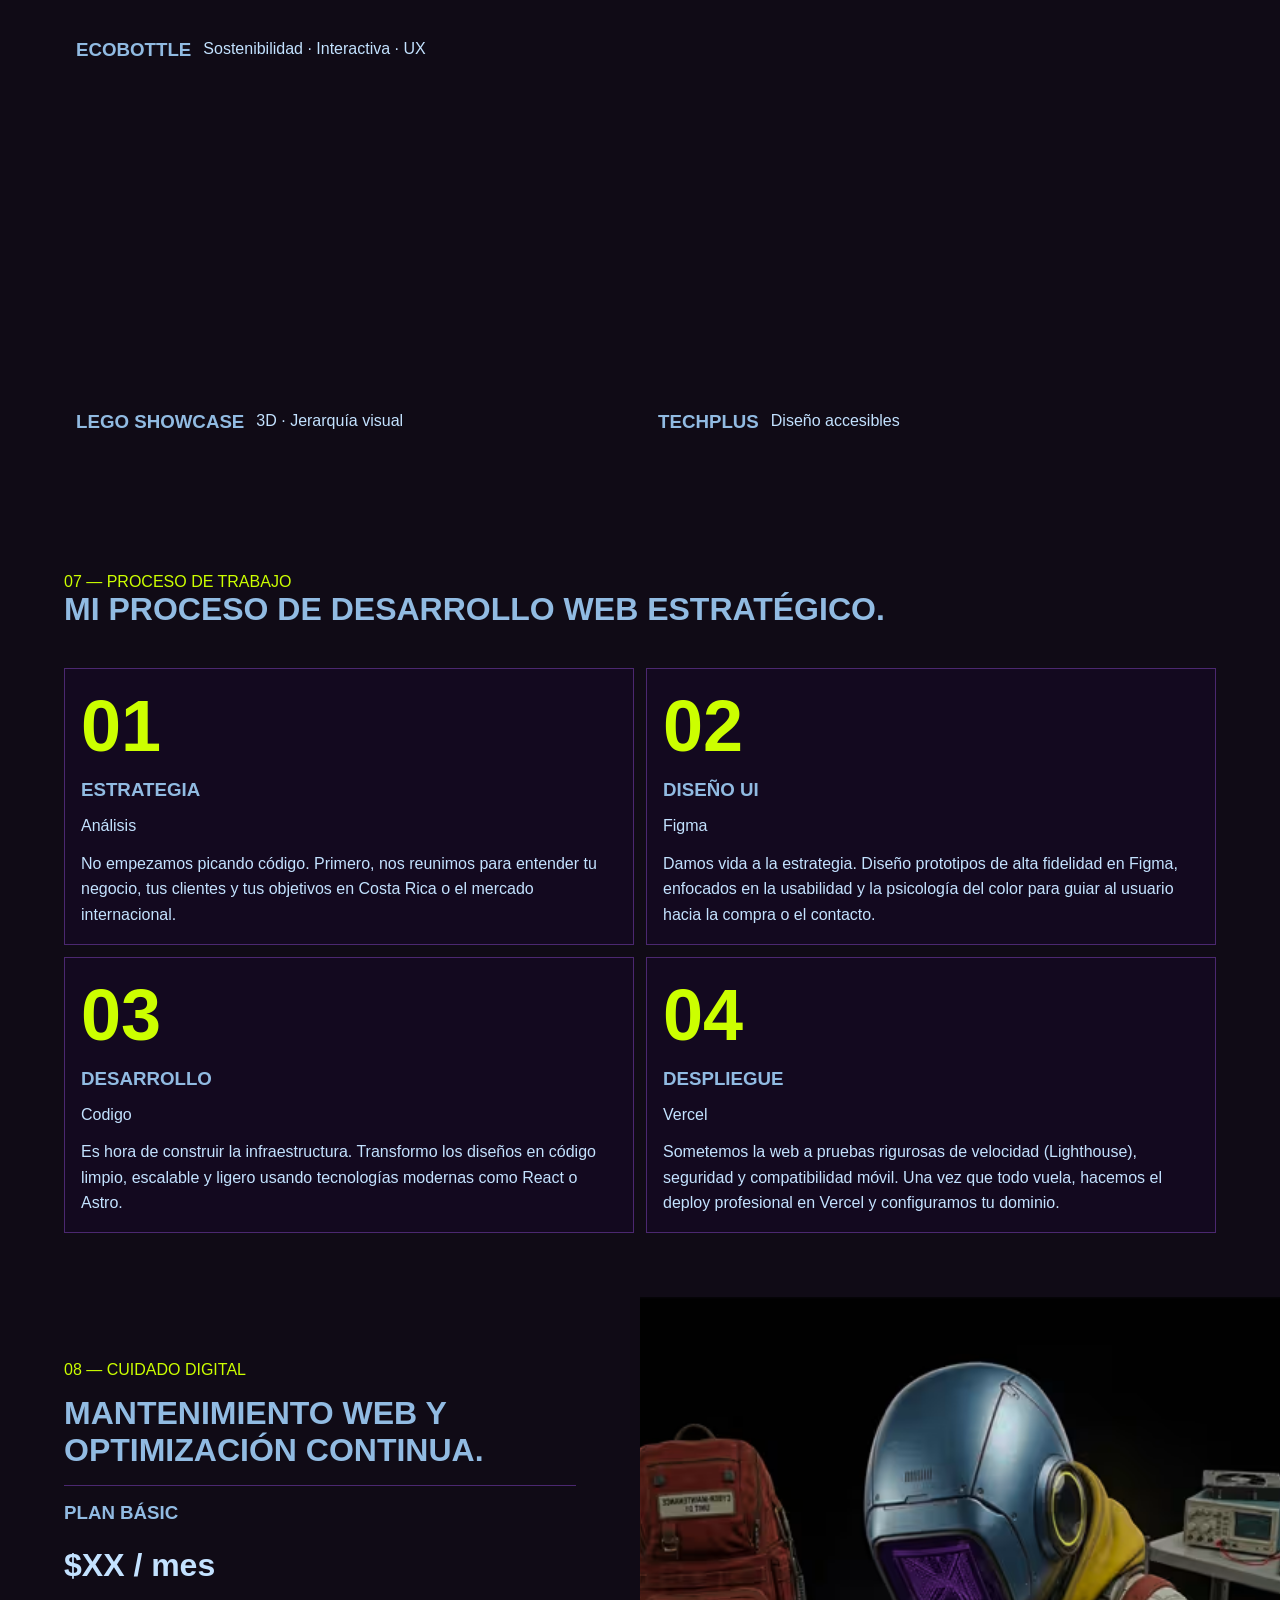
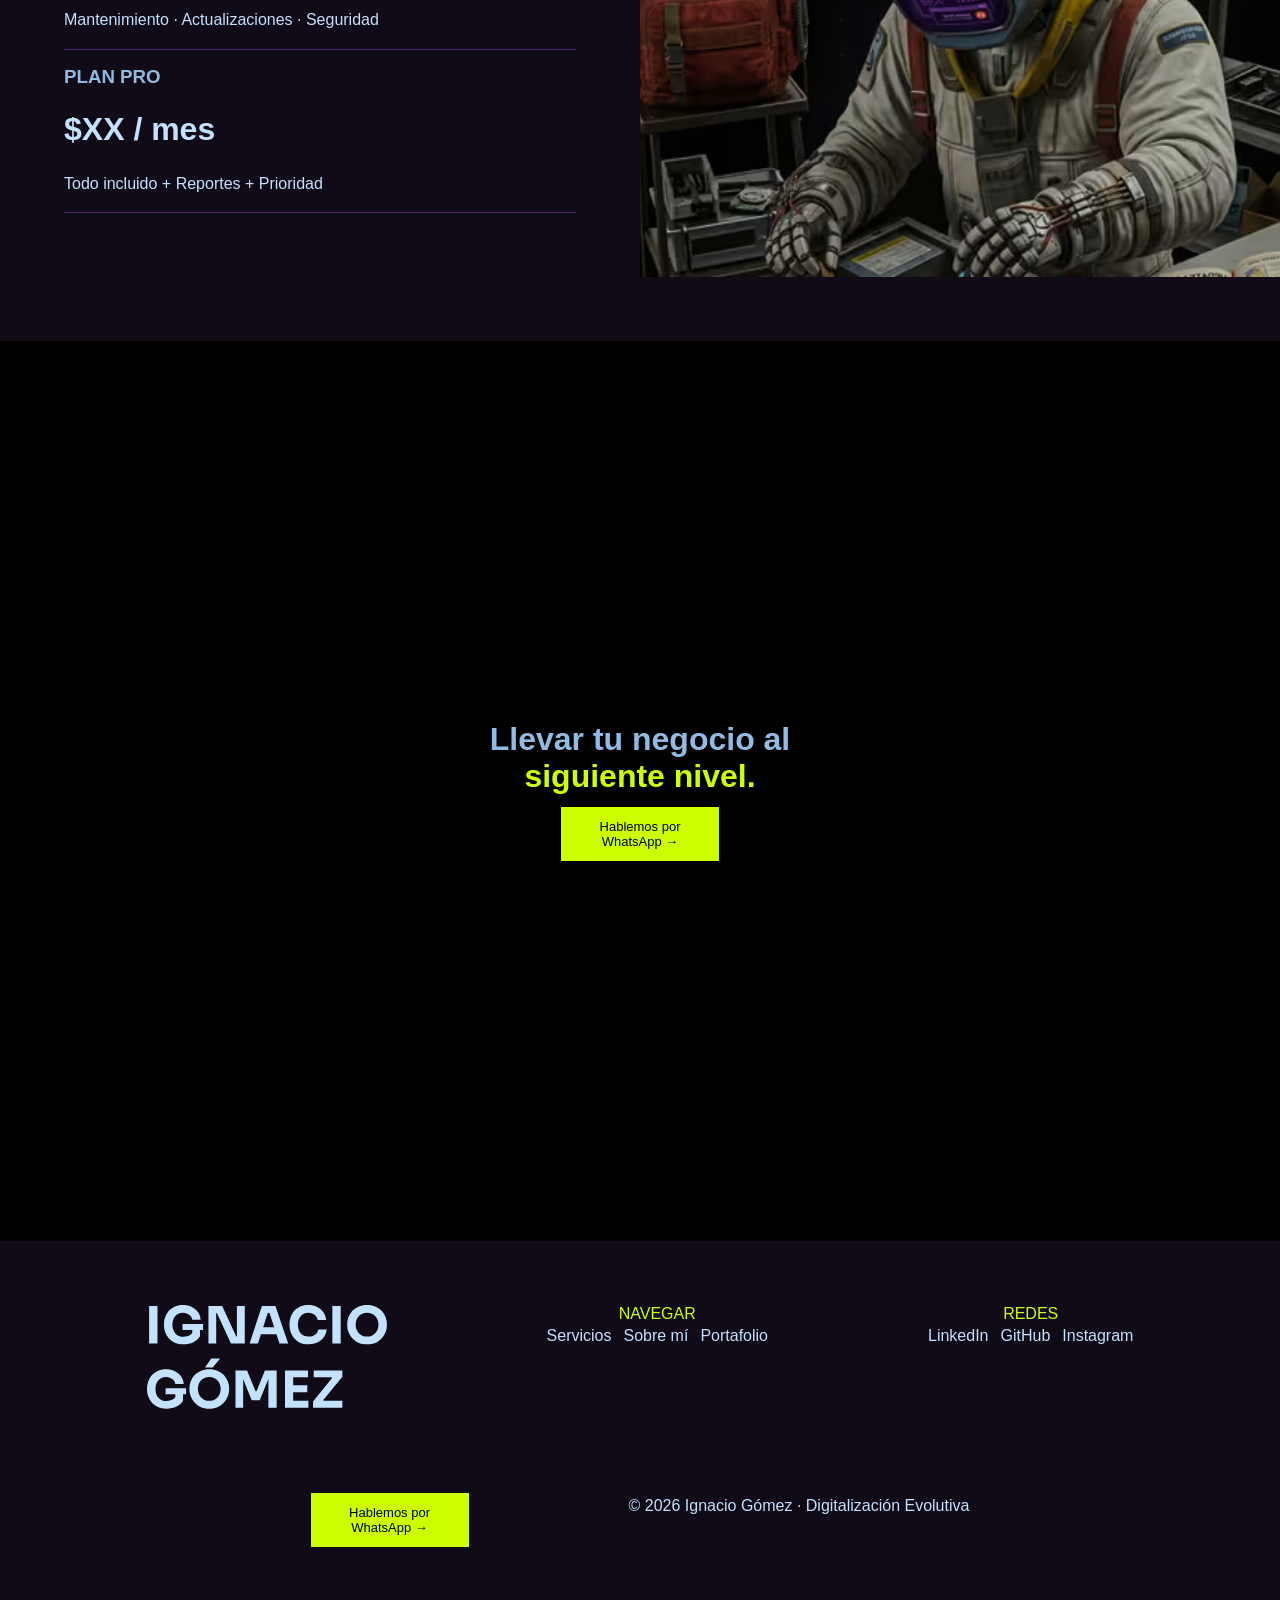
==== commit d20254e2: "Update index.html" ====
--- a/IgnacioWebsite/index.html
+++ b/IgnacioWebsite/index.html
@@ -91,7 +91,11 @@
             <p class="text">Diseño y desarrollo interfaces de carga ultra-rápida que convierten visitantes <br> en clientes. Desde tu primera landing page hasta plataformas escalables que <br> crecen con tu éxito.</p>
             <button class="buttonMAin" type="button" onclick="document.getElementById('servicios').scrollIntoView({ behavior: 'smooth' })">VER SERVICIOS →</button>
         </article>
-        <img src="./img/headerImg.avif" alt="imagen del robot" id="headerImge" width="1200" height="1492">
+         <picture id="headerImge">
+            <source id="sourceMobile" srcset="./img/headerImgMobile.avif" media="(max-width: 949px)" />
+            <source id="sourceDesktop" srcset="./img/headerImg.avif" media="(min-width: 950px)" />
+            <img src="./img/headerImg.avif" alt="imagen del robot">
+        </picture>
     </header>
     <main>
         <section id="servicios" class="padding">
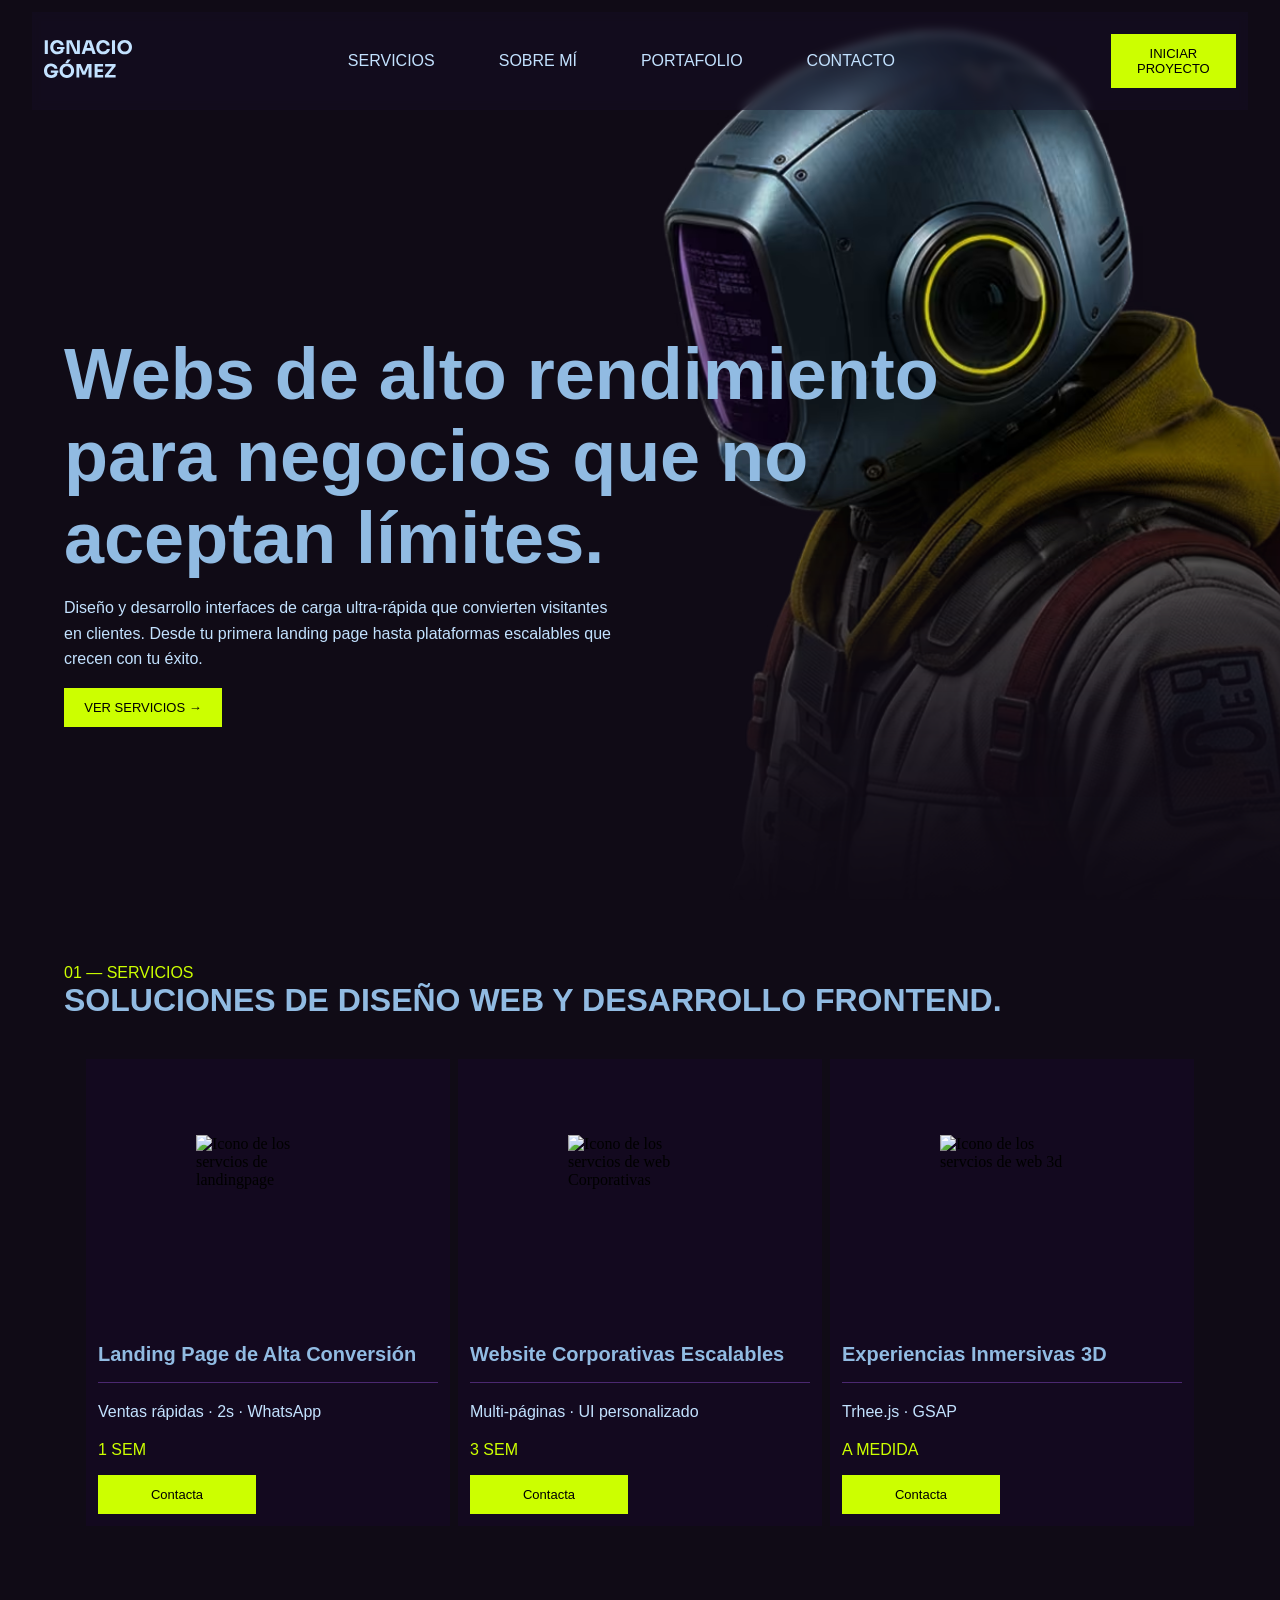
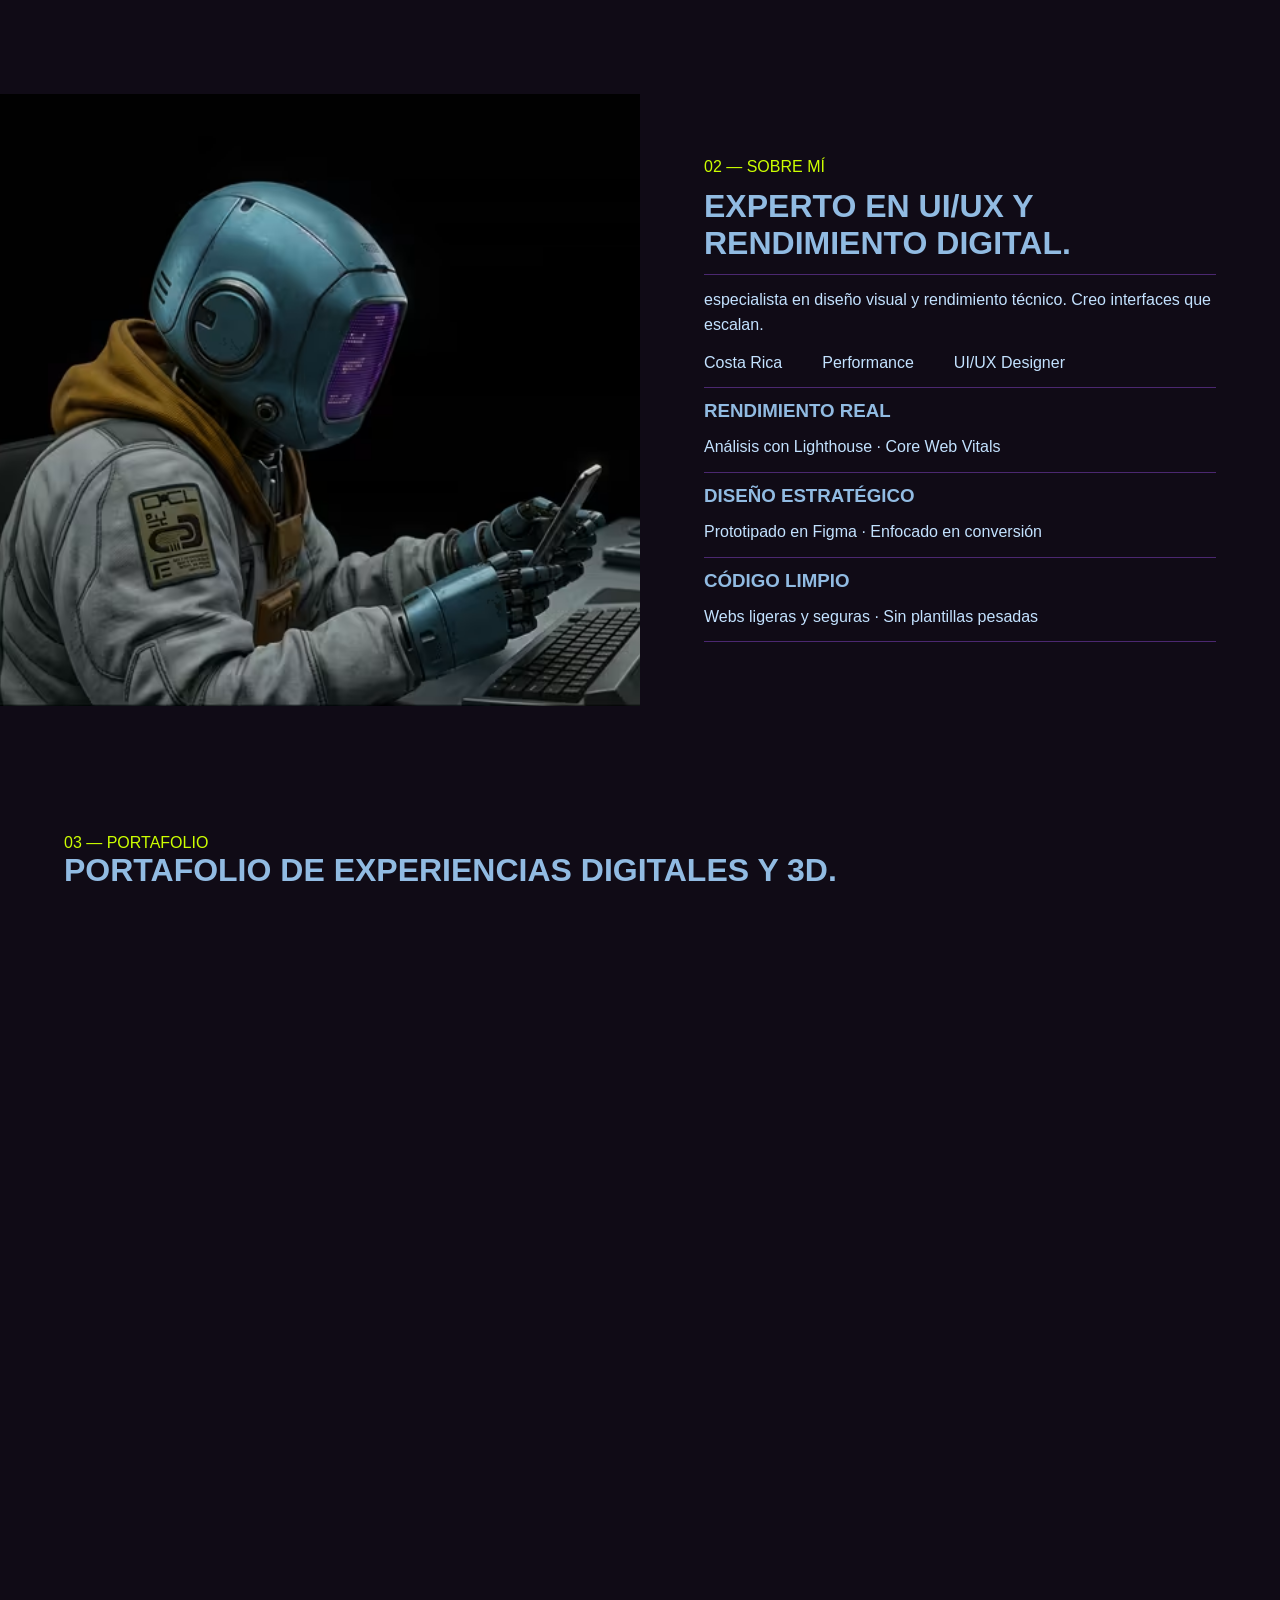
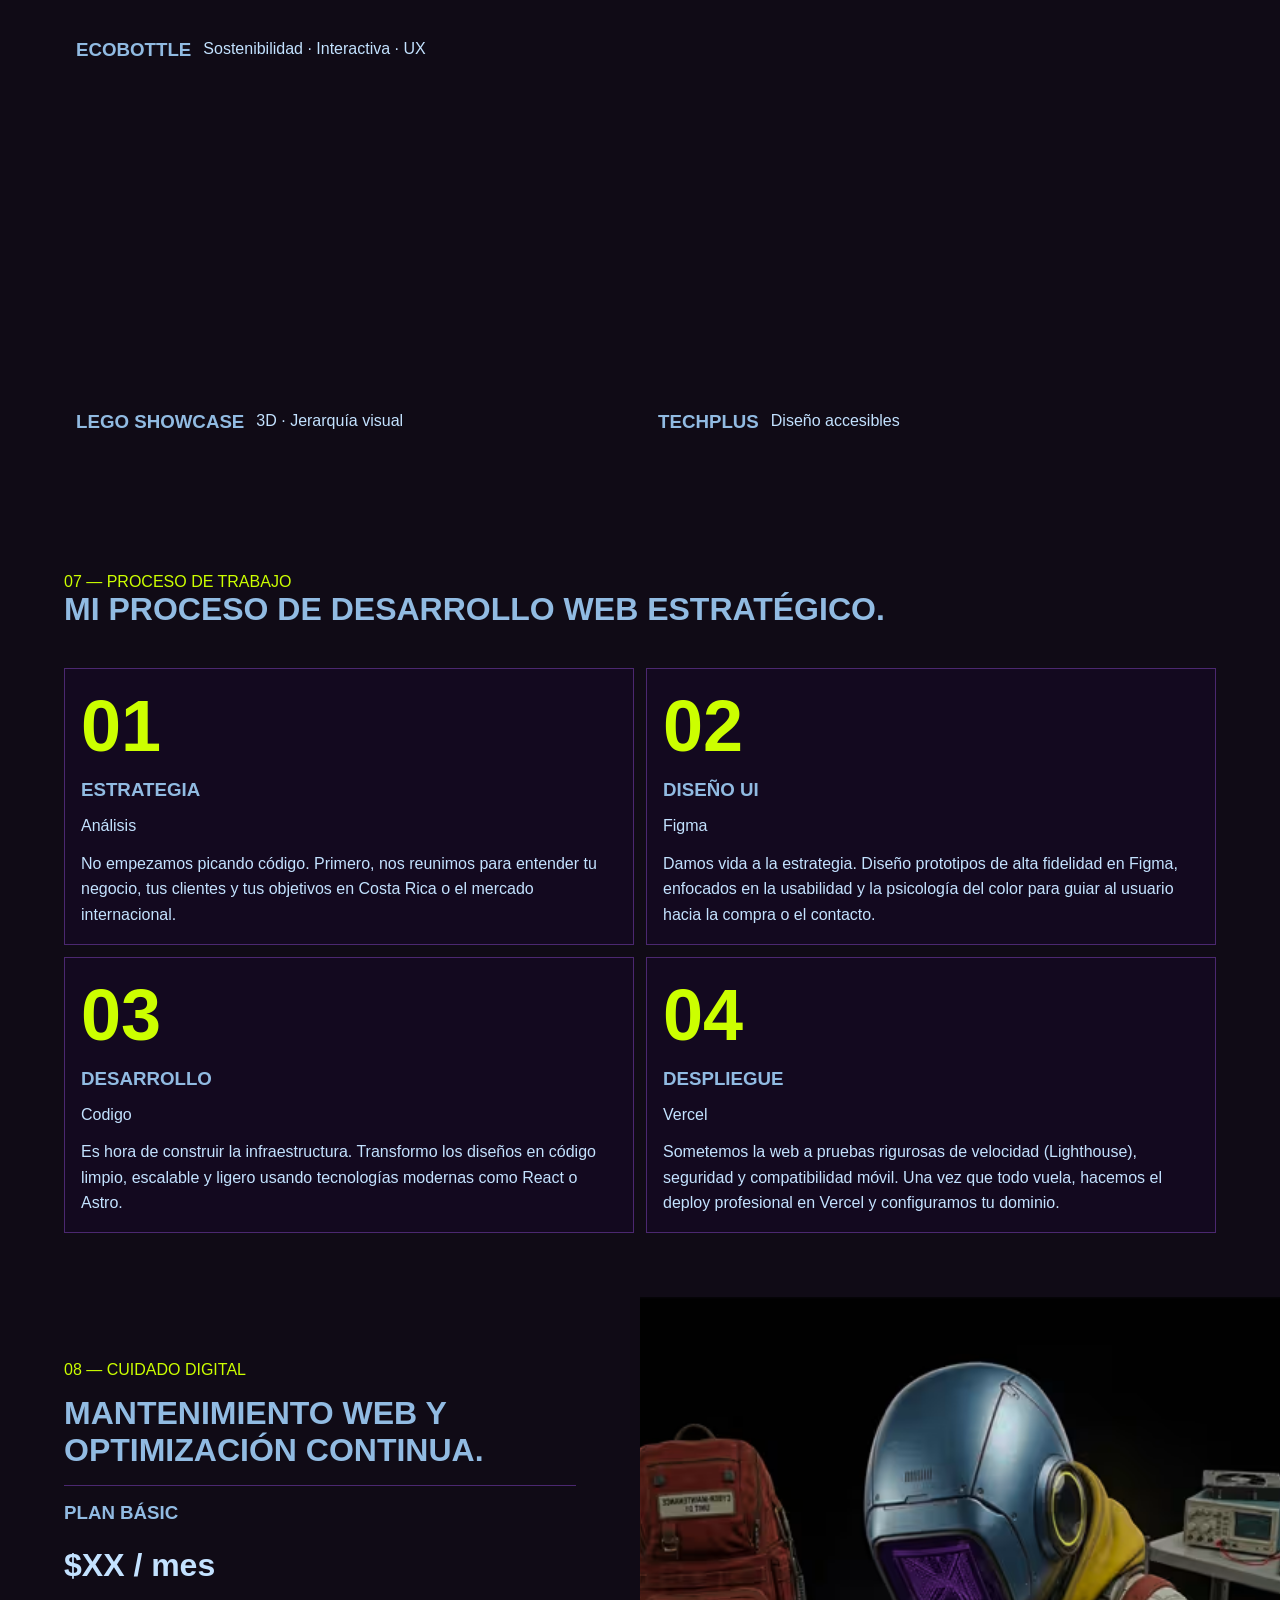
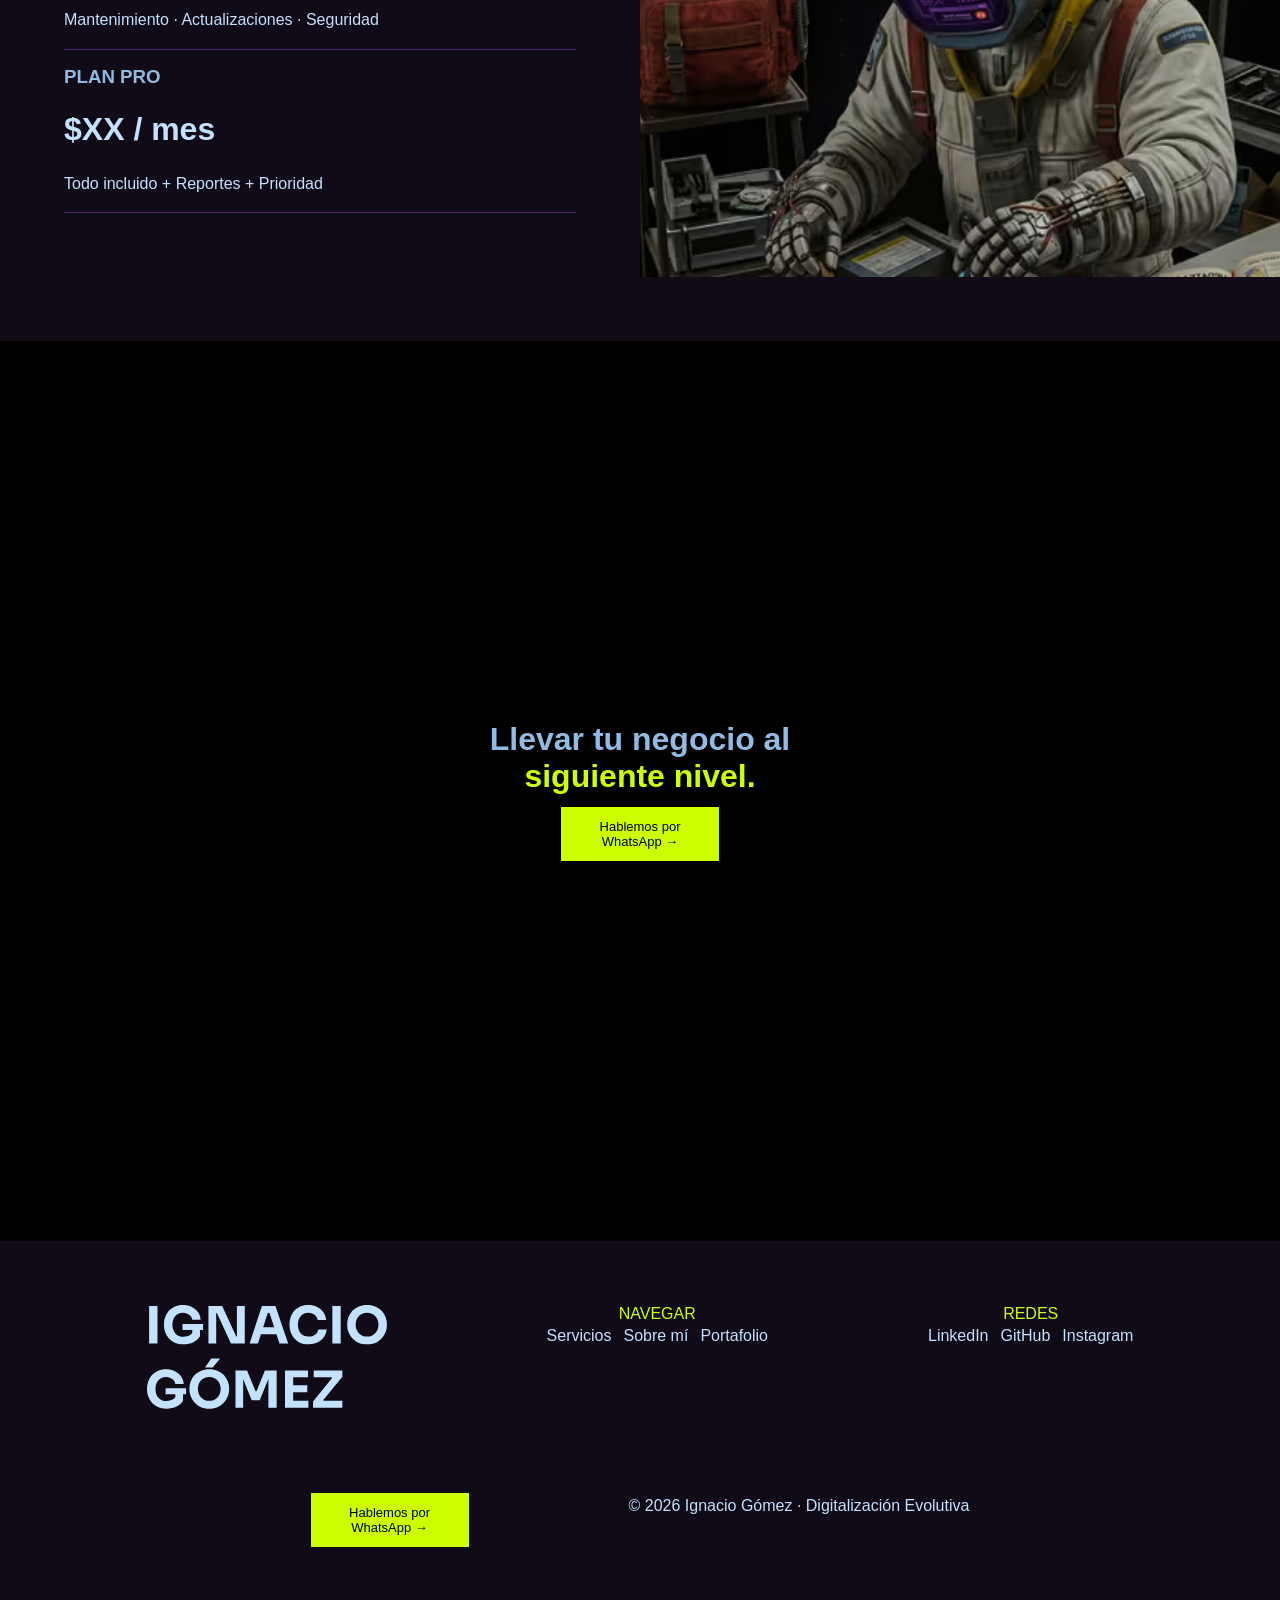
==== commit 1a510dc7: "Update index.html" ====
--- a/IgnacioWebsite/index.html
+++ b/IgnacioWebsite/index.html
@@ -241,7 +241,7 @@
                 <li><a href="#" class="text">Instagram</a></li>
             </ul>
         </article>
-        <button class="buttonMAin" type="button" aria-colcount="text" onclick="window.open('https://wa.me/50664033299?text=Hola!%20Me%20interesa%20tu%20trabajo')">Hablemos por WhatsApp →</button>
+        <button class="buttonMAin" type="button" onclick="window.open('https://wa.me/50664033299?text=Hola!%20Me%20interesa%20tu%20trabajo')">Hablemos por WhatsApp →</button>
         <p class="text morado" >© 2026 Ignacio Gómez · Digitalización Evolutiva</p>
     </footer>
 </body>
--- a/IgnacioWebsite/css/stylesMin.css
+++ b/IgnacioWebsite/css/stylesMin.css
@@ -1 +1 @@
-@font-face{font-family:'Inter';src:url('/fonts/Inter-VariableFont_opsz_wght.woff2') format('woff2');font-weight:100 900;font-style:normal;font-display:swap}@font-face{font-family:'Sora';src:url('/fonts/Sora-VariableFont_wght.woff2') format('woff2');font-weight:100 900;font-style:normal;font-display:swap}:root{--bg-main:#100B16;--bg-surface:#13091F;--purple-hover:#5A00CC;--purple-border:#4B2870;--purple-deep:#1A102E;--text-main:#C3E2FF;--text-title:#91BBE2;--accent-main:#CCFF00;--font-display:'Sora',sans-serif;--font-body:'Inter',sans-serif;--font-mono:'JetBrains Mono',monospace;--fw-regular:400;--fw-medium:600;--fw-bold:700;--fs-body:1rem;--fs-h3:1.25rem;--fs-h2:2rem;--fs-h1:3rem;--fs-display:4.5rem;--lh-tight:1.1;--lh-heading:1.2;--lh-body:1.6;--lh-relaxed:1.75;--ls-tight:-0.125rem;--ls-normal:0rem;--ls-wide:0.0625rem;--ls-wider:0.125rem;--ls-widest:0.1875rem;--space-2xs:0.25rem;--space-xs:0.5rem;--space-sm:0.75rem;--space-md:1rem;--space-lg:1.5rem;--space-xl:2.5rem;--space-2xl:4rem;--space-3xl:6rem;--space-4xl:8rem;--btn-h-sm:2rem;--btn-h-md:2.75rem;--btn-h-lg:3.25rem;--btn-min-w:7.5rem;--btn-px-sm:0.875rem;--btn-px-md:1.25rem;--btn-px-lg:1.75rem}*{margin:0;padding:0;box-sizing:border-box}html{scroll-behavior:smooth}body{background:var(--bg-main);font-family:var(--font-body)}header{display:flex;flex-direction:column;height:100vh;padding:var(--space-sm);position:relative;overflow:hidden}header #headerImge{width:100vh;height:120vh;position:absolute;z-index:1;-webkit-mask-image:linear-gradient(to bottom,black 50%,transparent 100%);mask-image:linear-gradient(to bottom,black 50%,transparent 100%);bottom:-9%;right:-42vh}header article{position:relative;justify-self:center;z-index:2;display:flex;flex-direction:column;height:90%;justify-content:end;gap:var(--space-md)}header article h1{font-size:var(--fs-h1)}.title{font-family:var(--font-display);color:var(--text-title)}.text{font-family:var(--font-body);color:var(--text-main);font-size:var(--fs-body);line-height:var(--lh-body)}.buttonMAin{background-color:var(--accent-main);padding:var(--space-sm);border:none;cursor:pointer;transition:transform 0.3s ease}.buttonMAin:hover{transform:scale(1.1)}a:hover{color:var(--purple-hover)}.wrap{display:flex;gap:20px;align-items:center}.text-yellow{color:var(--accent-main);font-family:var(--font-body);font-size:var(--fs-body)}.separador{background-color:var(--purple-border);border:none;width:100%;height:1px}nav{display:flex;justify-content:space-between;align-items:center;align-self:center;z-index:3;width:96%;background-color:rgba(24,16,42,0.40);backdrop-filter:blur(5px);-webkit-backdrop-filter:blur(5px);padding:var(--space-sm);position:fixed}nav img{width:5.5em}nav ul{position:fixed;background:var(--bg-main);width:100vw;height:100vh;top:114%;right:-120%;display:flex;flex-direction:column;align-items:end;padding:var(--space-lg);gap:4em;transition:right 0.4s var(--ease-smooth)}nav ul li{list-style:none}nav ul a{text-decoration:none;font-size:var(--fs-h2)!important}nav input{display:none}nav label{display:flex;flex-direction:column;gap:5px;order:3}nav label div{background:var(--purple-hover);width:55px;height:8px}#hamburger:checked~.navContent{right:0}section h2{font-size:var(--fs-h2)}.padding{padding:var(--space-2xl) var(--space-sm)}#servicios div{padding:var(--space-xl) 0;width:100%;display:flex;flex-wrap:wrap;justify-content:center;gap:var(--space-xs)}#servicios div article{background-color:var(--bg-surface);width:364px;height:auto;display:flex;flex-direction:column;gap:var(--space-md);padding:var(--space-sm)}#servicios div article img{width:9em;height:16em;object-fit:cover;align-self:center;padding:var(--space-2xl) 0}#servicios div article h3{font-size:var(--fs-h3)}#servicios div article button{align-self:flex-start}#SobreMi{display:flex;flex-wrap:wrap}#SobreMi img{width:100%;object-fit:cover}#SobreMi article{display:flex;flex-direction:column;gap:var(--space-sm);width:100%}#SobreMi article ul{display:flex;gap:var(--space-xl)}#SobreMi article ul li{list-style:none}#content-portafolio{display:grid;align-items:center;padding-top:var(--space-2xl);gap:var(--space-sm)}#content-portafolio .proyect{width:100%;height:20dvh;display:flex;align-items:end;gap:var(--space-sm);padding:var(--space-sm);transition:transform 2s ease;cursor:pointer}#content-portafolio .proyect:hover{transform:scale(95%)}@media(min-width:768px){#content-portafolio{grid-template-columns:repeat(2,1fr)}#content-portafolio #ecobottle{grid-column:span 2;height:80vh}#content-portafolio #techplus,#content-portafolio #lego{height:40vh}}#content-portafolio #ecobottle{background:linear-gradient(rgba(13,9,18,0.79)),url("../img/ecobottle.avif");background-position:bottom,center;background-size:100% 7vh,cover;background-repeat:no-repeat}#content-portafolio #lego{background:linear-gradient(rgba(13,9,18,0.79)),url("../img/LegoProject.avif");background-position:bottom,center;background-size:100% 7vh,cover;background-repeat:no-repeat}#content-portafolio #techplus{background:linear-gradient(rgba(13,9,18,0.79)),url("../img/techplus.avif");background-position:bottom,center;background-size:100% 7vh,cover;background-repeat:no-repeat}#conetnt-proceso{display:grid;margin-top:var(--space-xl);gap:var(--space-sm)}@media(min-width:768px){#conetnt-proceso{grid-template-columns:repeat(2,1fr)}}#conetnt-proceso .proceso{background:var(--bg-surface);padding:var(--space-md);display:flex;flex-direction:column;gap:var(--space-sm);border:var(--purple-border) 1px solid}#conetnt-proceso .proceso .numer{font-size:var(--fs-display);font-weight:var(--fw-bold);color:var(--accent-main)}#cuidado{display:flex;flex-wrap:wrap}#cuidado img{width:100%;object-fit:cover}#cuidado article{display:flex;flex-direction:column;width:100%;gap:var(--space-md)}#cuidado article .fon-zisebig{font-size:var(--fs-h2);font-weight:var(--fw-medium)}@media screen and (1024px<=width){#cuidado img{width:50%;height:auto}#cuidado article{width:50%}}#cta{display:flex;flex-direction:column;align-items:center;justify-content:center;gap:var(--space-sm);text-align:center;background-color:#000;width:100%;height:100vh;margin-top:var(--space-2xl)}#cta h2 span{color:var(--accent-main)}footer{display:flex;flex-direction:column;align-items:center;flex-wrap:wrap;justify-content:center;gap:var(--space-lg);text-align:center;width:100%}footer .logo-footer{width:20em}footer article .morado{color:var(--purple-border)}footer article ul{display:flex;gap:var(--space-sm)}footer article ul li{list-style:none}footer article ul a{text-decoration:none}@media screen and (1024px<=width){footer{flex-direction:row;align-items:start;grid-template-columns:repeat(4,auto);justify-items:start;gap:5em 10em}footer .logo-footer{width:15em}footer p:last-child{grid-column:1/5;justify-self:center}}@media screen and (768px<=width){header #headerImge{right:-27vh}header article{justify-content:center;width:80%}header article p{width:80%}.buttonMAin{width:158px}}@media screen and (1024px<=width){header{padding:var(--space-sm) var(--space-2xl)}header #headerImge{width:100%;height:120vh;object-fit:cover;object-position:0 20%}header article{padding:10em 0 0 0;height:100vh}header article h1{font-size:var(--fs-display)}nav{width:95%}nav label{display:none}nav ul{position:static;flex-direction:row;height:100%;background:transparent;justify-content:center}nav ul a{font-size:var(--fs-body)!important}.padding{padding:var(--space-2xl)}.buttonMAin{font-size:13px}h2{font-size:var(--fs-h2)}#SobreMi{padding:var(--space-2xl) 0}#SobreMi img{width:50%;height:auto}#SobreMi article{width:50%;align-self:center}}
+:root{--bg-main:#100B16;--bg-surface:#13091F;--purple-hover:#5A00CC;--purple-border:#4B2870;--purple-deep:#1A102E;--text-main:#C3E2FF;--text-title:#91BBE2;--accent-main:#CCFF00;--font-display:'Sora',sans-serif;--font-body:'Inter',sans-serif;--font-mono:'JetBrains Mono',monospace;--fw-regular:400;--fw-medium:600;--fw-bold:700;--fs-body:1rem;--fs-h3:1.25rem;--fs-h2:2rem;--fs-h1:3rem;--fs-display:4.5rem;--lh-tight:1.1;--lh-heading:1.2;--lh-body:1.6;--lh-relaxed:1.75;--ls-tight:-0.125rem;--ls-normal:0rem;--ls-wide:0.0625rem;--ls-wider:0.125rem;--ls-widest:0.1875rem;--space-2xs:0.25rem;--space-xs:0.5rem;--space-sm:0.75rem;--space-md:1rem;--space-lg:1.5rem;--space-xl:2.5rem;--space-2xl:4rem;--space-3xl:6rem;--space-4xl:8rem;--btn-h-sm:2rem;--btn-h-md:2.75rem;--btn-h-lg:3.25rem;--btn-min-w:7.5rem;--btn-px-sm:0.875rem;--btn-px-md:1.25rem;--btn-px-lg:1.75rem}*{margin:0;padding:0;box-sizing:border-box}html{scroll-behavior:smooth}body{background:var(--bg-main)}header{display:flex;flex-direction:column;height:100vh;padding:var(--space-sm);position:relative;overflow:hidden}header #headerImge{width:100vw;height:100vh;position:absolute}header #headerImge img{width:100vh;height:120vh;position:absolute;z-index:1;-webkit-mask-image:linear-gradient(to bottom,black 50%,transparent 100%);mask-image:linear-gradient(to bottom,black 50%,transparent 100%);bottom:-9%;right:-42vh}header article{justify-self:center;z-index:2;display:flex;flex-direction:column;height:90%;justify-content:end;gap:var(--space-md)}header article h1{font-size:var(--fs-h1)}.title{font-family:var(--font-display);color:var(--text-title)}.text{font-family:var(--font-body);color:var(--text-main);font-size:var(--fs-body);line-height:var(--lh-body)}.buttonMAin{background-color:var(--accent-main);padding:var(--space-sm);border:none;cursor:pointer;transition:transform .3s ease}.buttonMAin:hover{transform:scale(1.1)}a:hover{color:var(--purple-hover)}.wrap{display:flex;gap:20px;align-items:center}.text-yellow{color:var(--accent-main);font-family:var(--font-body);font-size:var(--fs-body)}.separador{background-color:var(--purple-border);border:none;width:100%;height:1px}nav{display:flex;justify-content:space-between;align-items:center;align-self:center;z-index:3;width:96%;background-color:rgba(24,16,42,.4);backdrop-filter:blur(5px);-webkit-backdrop-filter:blur(5px);padding:var(--space-sm);position:fixed}nav img{width:5.5em}nav ul{position:fixed;background:var(--bg-main);width:100vw;height:100vh;top:114%;right:-120%;display:flex;flex-direction:column;align-items:end;padding:var(--space-lg);gap:4em;transition:right .4s var(--ease-smooth)}nav ul li{list-style:none}nav ul a{text-decoration:none;font-size:var(--fs-h2)!important}nav input{display:none}nav label{display:flex;flex-direction:column;gap:5px;order:3}nav label div{background:var(--purple-hover);width:55px;height:8px}#hamburger:checked~.navContent{right:0}section h2{font-size:var(--fs-h2)}.padding{padding:var(--space-2xl) var(--space-sm)}#servicios div{padding:var(--space-xl) 0;width:100%;display:flex;flex-wrap:wrap;justify-content:center;gap:var(--space-xs)}#servicios div article{background-color:var(--bg-surface);width:364px;height:auto;display:flex;flex-direction:column;gap:var(--space-md);padding:var(--space-sm)}#servicios div article img{width:9em;height:16em;object-fit:cover;align-self:center;padding:var(--space-2xl) 0}#servicios div article h3{font-size:var(--fs-h3)}#servicios div article button{align-self:flex-start}#SobreMi{display:flex;flex-wrap:wrap}#SobreMi img{width:100%;object-fit:cover}#SobreMi article{display:flex;flex-direction:column;gap:var(--space-sm);width:100%}#SobreMi article ul{display:flex;gap:var(--space-xl)}#SobreMi article ul li{list-style:none}#content-portafolio{display:grid;align-items:center;padding-top:var(--space-2xl);gap:var(--space-sm)}#content-portafolio .proyect{width:100%;height:20dvh;display:flex;align-items:end;gap:var(--space-sm);padding:var(--space-sm);transition:transform 2s ease;cursor:pointer}#content-portafolio .proyect:hover{transform:scale(95%)}@media(min-width:768px){#content-portafolio{grid-template-columns:repeat(2,1fr)}#content-portafolio #ecobottle{grid-column:span 2;height:80vh}#content-portafolio #techplus,#content-portafolio #lego{height:40vh}}#content-portafolio #ecobottle{background:linear-gradient(rgba(13,9,18,.79)),url("../img/ecobottle.avif");background-position:bottom,center;background-size:100% 7vh,cover;background-repeat:no-repeat}#content-portafolio #lego{background:linear-gradient(rgba(13,9,18,.79)),url("../img/LegoProject.avif");background-position:bottom,center;background-size:100% 7vh,cover;background-repeat:no-repeat}#content-portafolio #techplus{background:linear-gradient(rgba(13,9,18,.79)),url("../img/techplus.avif");background-position:bottom,center;background-size:100% 7vh,cover;background-repeat:no-repeat}#conetnt-proceso{display:grid;margin-top:var(--space-xl);gap:var(--space-sm)}@media(min-width:768px){#conetnt-proceso{grid-template-columns:repeat(2,1fr)}}#conetnt-proceso .proceso{background:var(--bg-surface);padding:var(--space-md);display:flex;flex-direction:column;gap:var(--space-sm);border:var(--purple-border) 1px solid}#conetnt-proceso .proceso .numer{font-size:var(--fs-display);font-weight:var(--fw-bold);color:var(--accent-main)}#cuidado{display:flex;flex-wrap:wrap}#cuidado img{width:100%;object-fit:cover}#cuidado article{display:flex;flex-direction:column;width:100%;gap:var(--space-md)}#cuidado article .fon-zisebig{font-size:var(--fs-h2);font-weight:var(--fw-medium)}@media screen and (1024px<=width){#cuidado img{width:50%;height:auto}#cuidado article{width:50%}}#cta{display:flex;flex-direction:column;align-items:center;justify-content:center;gap:var(--space-sm);text-align:center;background-color:#000;width:100%;height:100vh;margin-top:var(--space-2xl)}#cta h2 span{color:var(--accent-main)}footer{display:flex;flex-direction:column;align-items:center;flex-wrap:wrap;justify-content:center;gap:var(--space-lg);text-align:center;width:100%}footer .logo-footer{width:20em}footer article .morado{color:var(--purple-border)}footer article ul{display:flex;gap:var(--space-sm)}footer article ul li{list-style:none}footer article ul a{text-decoration:none}@media screen and (1024px<=width){footer{flex-direction:row;align-items:start;grid-template-columns:repeat(4,auto);justify-items:start;gap:5em 10em}footer .logo-footer{width:15em}footer p:last-child{grid-column:1/5;justify-self:center}}@media screen and (768px<=width){header #headerImge img{right:-27vh}header article{justify-content:center;width:80%}header article p{width:80%}.buttonMAin{width:158px}}@media screen and (1024px<=width){header{padding:var(--space-sm) var(--space-2xl)}header #headerImge img{width:100%;height:120vh;object-fit:cover;object-position:0 14%}header article{padding:10em 0 0;height:100vh}header article h1{font-size:var(--fs-display)}nav{width:95%}nav label{display:none}nav ul{position:static;flex-direction:row;height:100%;background:transparent;justify-content:center}nav ul a{font-size:var(--font-body)!important}.padding{padding:var(--space-2xl)}.buttonMAin{font-size:13px}h2{font-size:var(--fs-h2)}#SobreMi{padding:var(--space-2xl) 0}#SobreMi img{width:50%;height:auto}#SobreMi article{width:50%;align-self:center}}
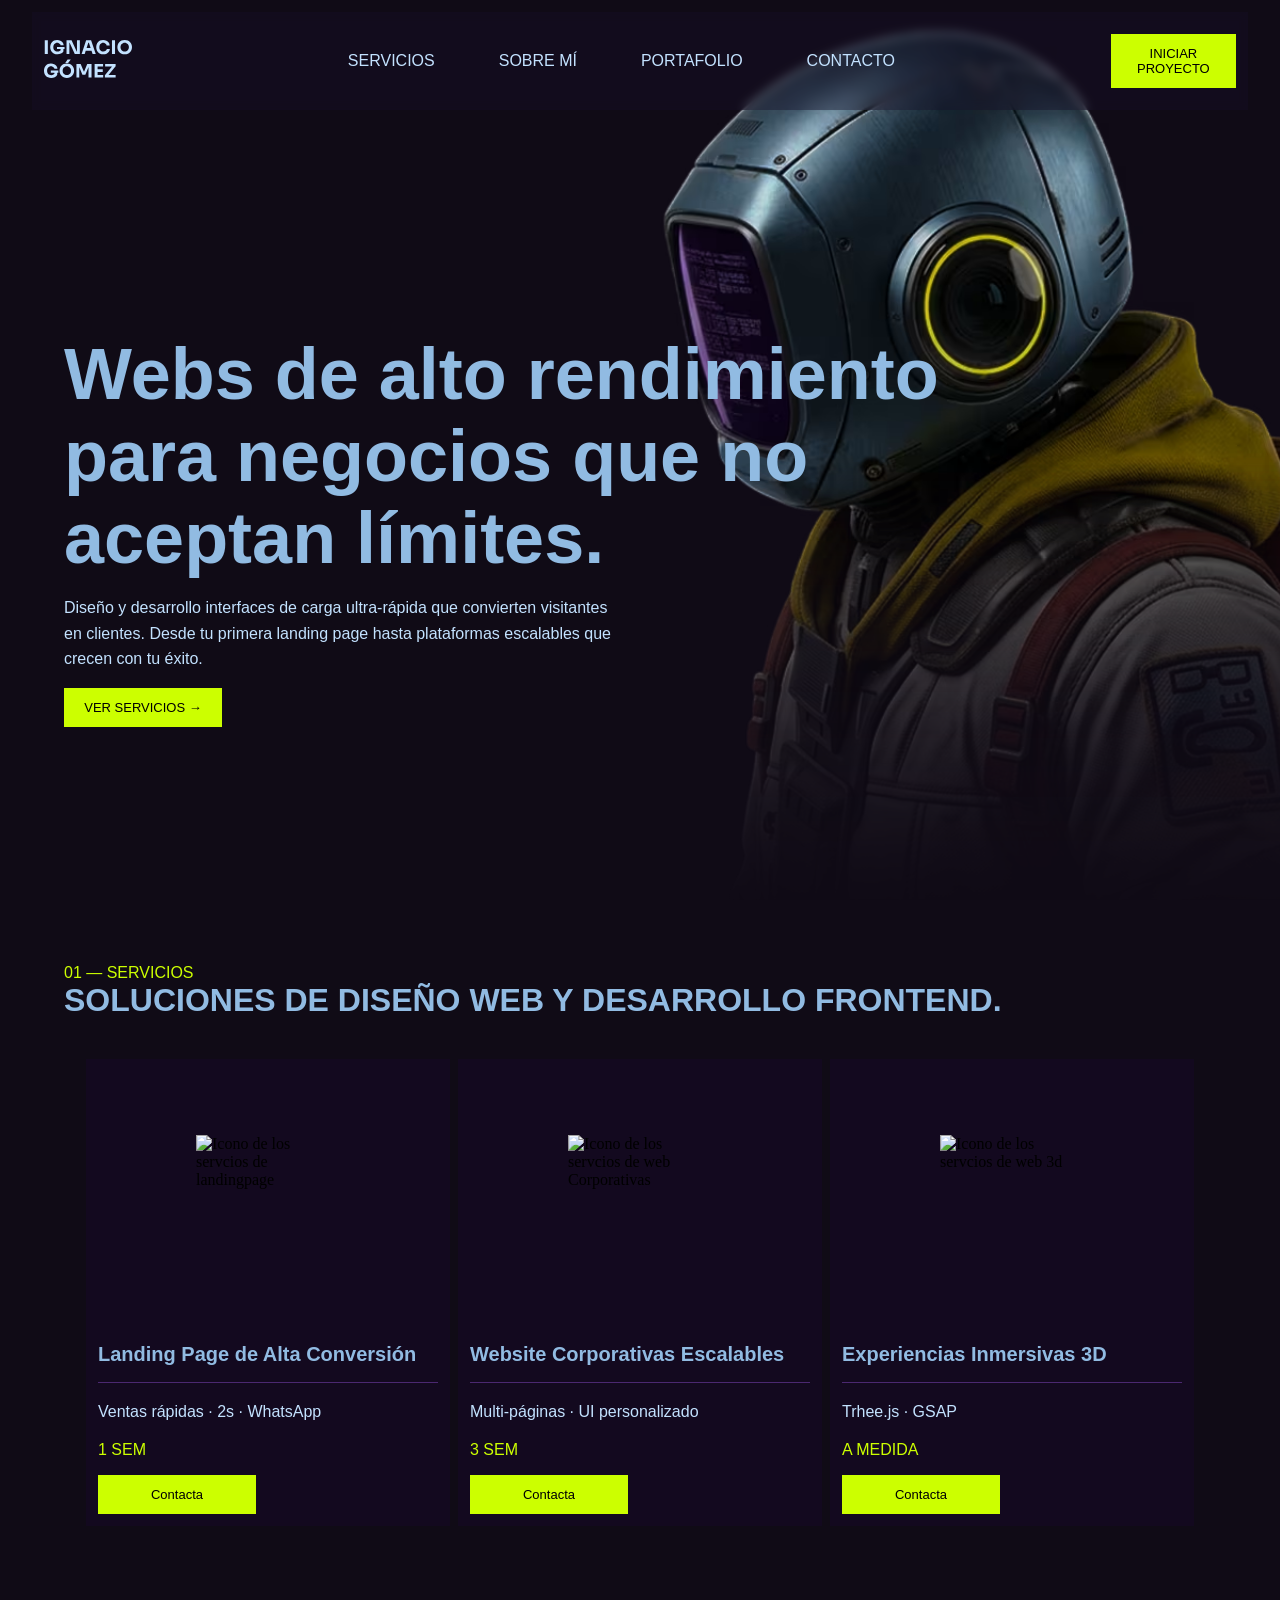
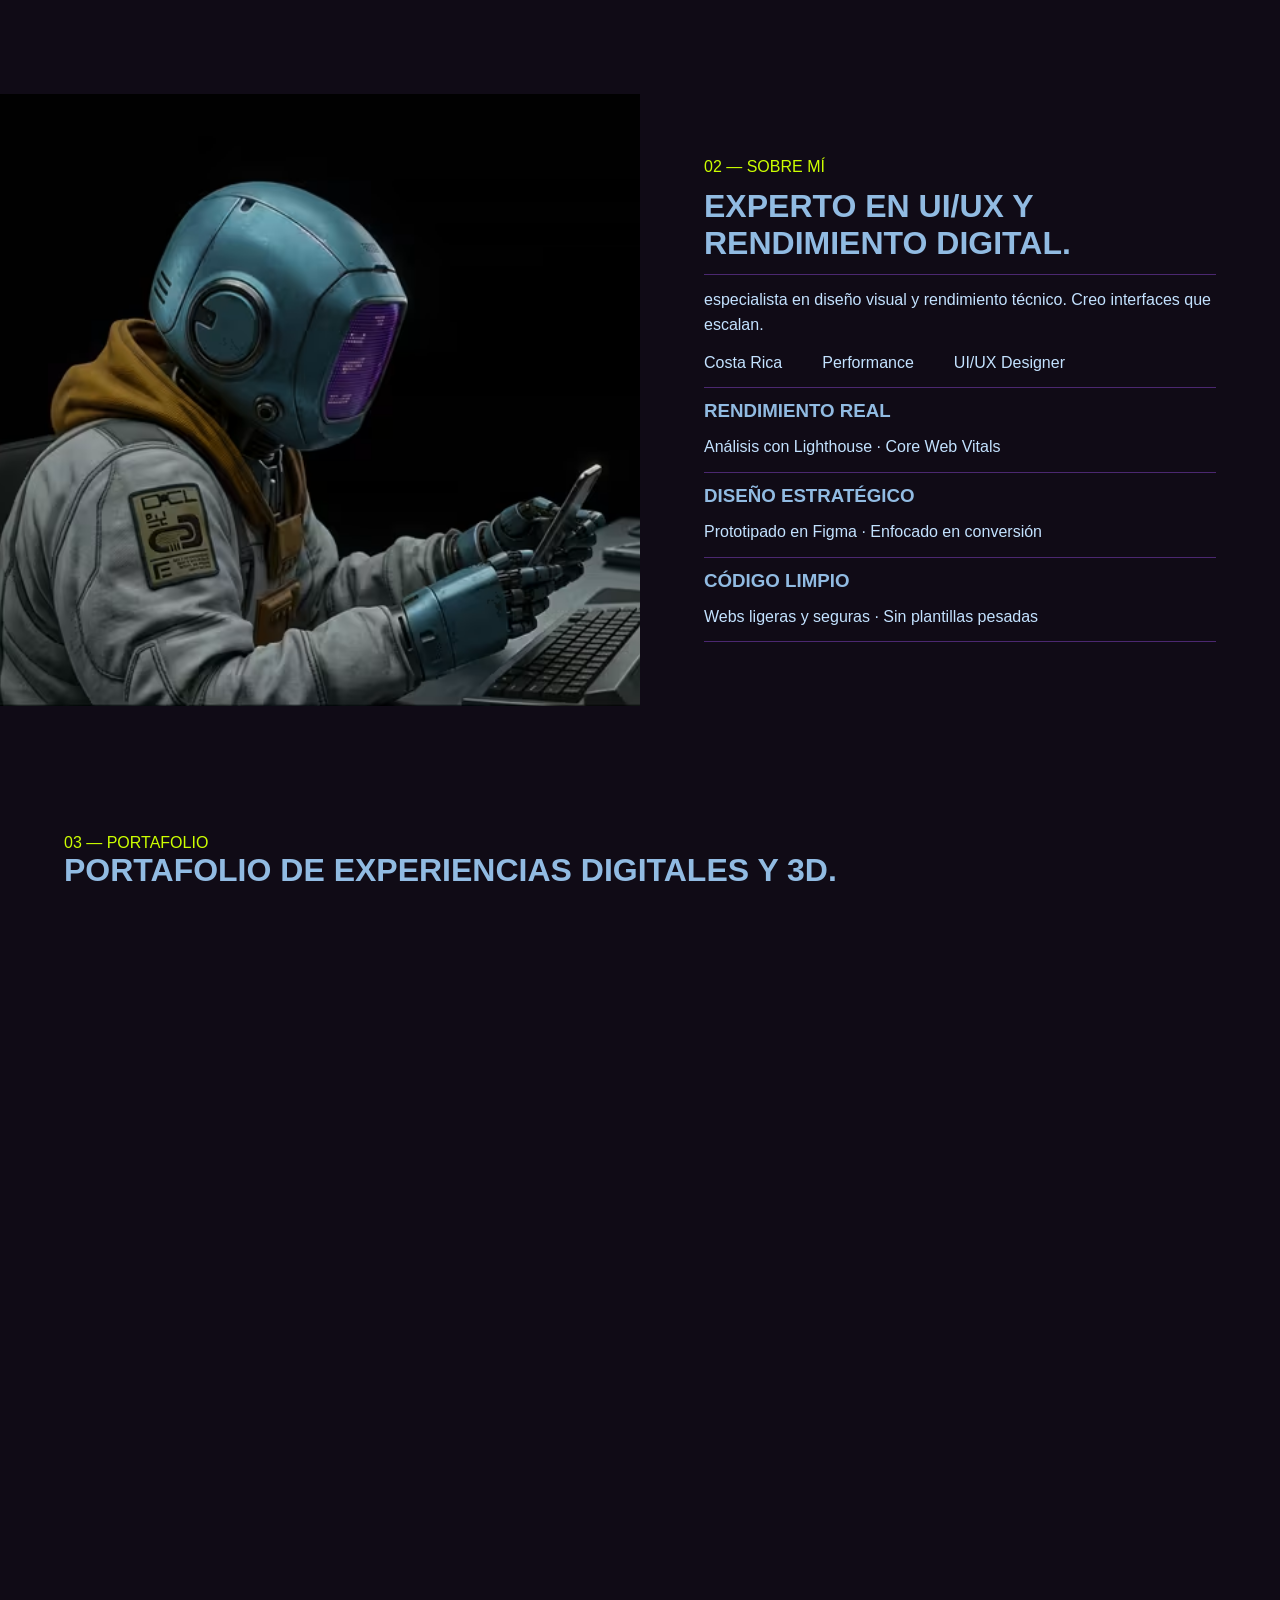
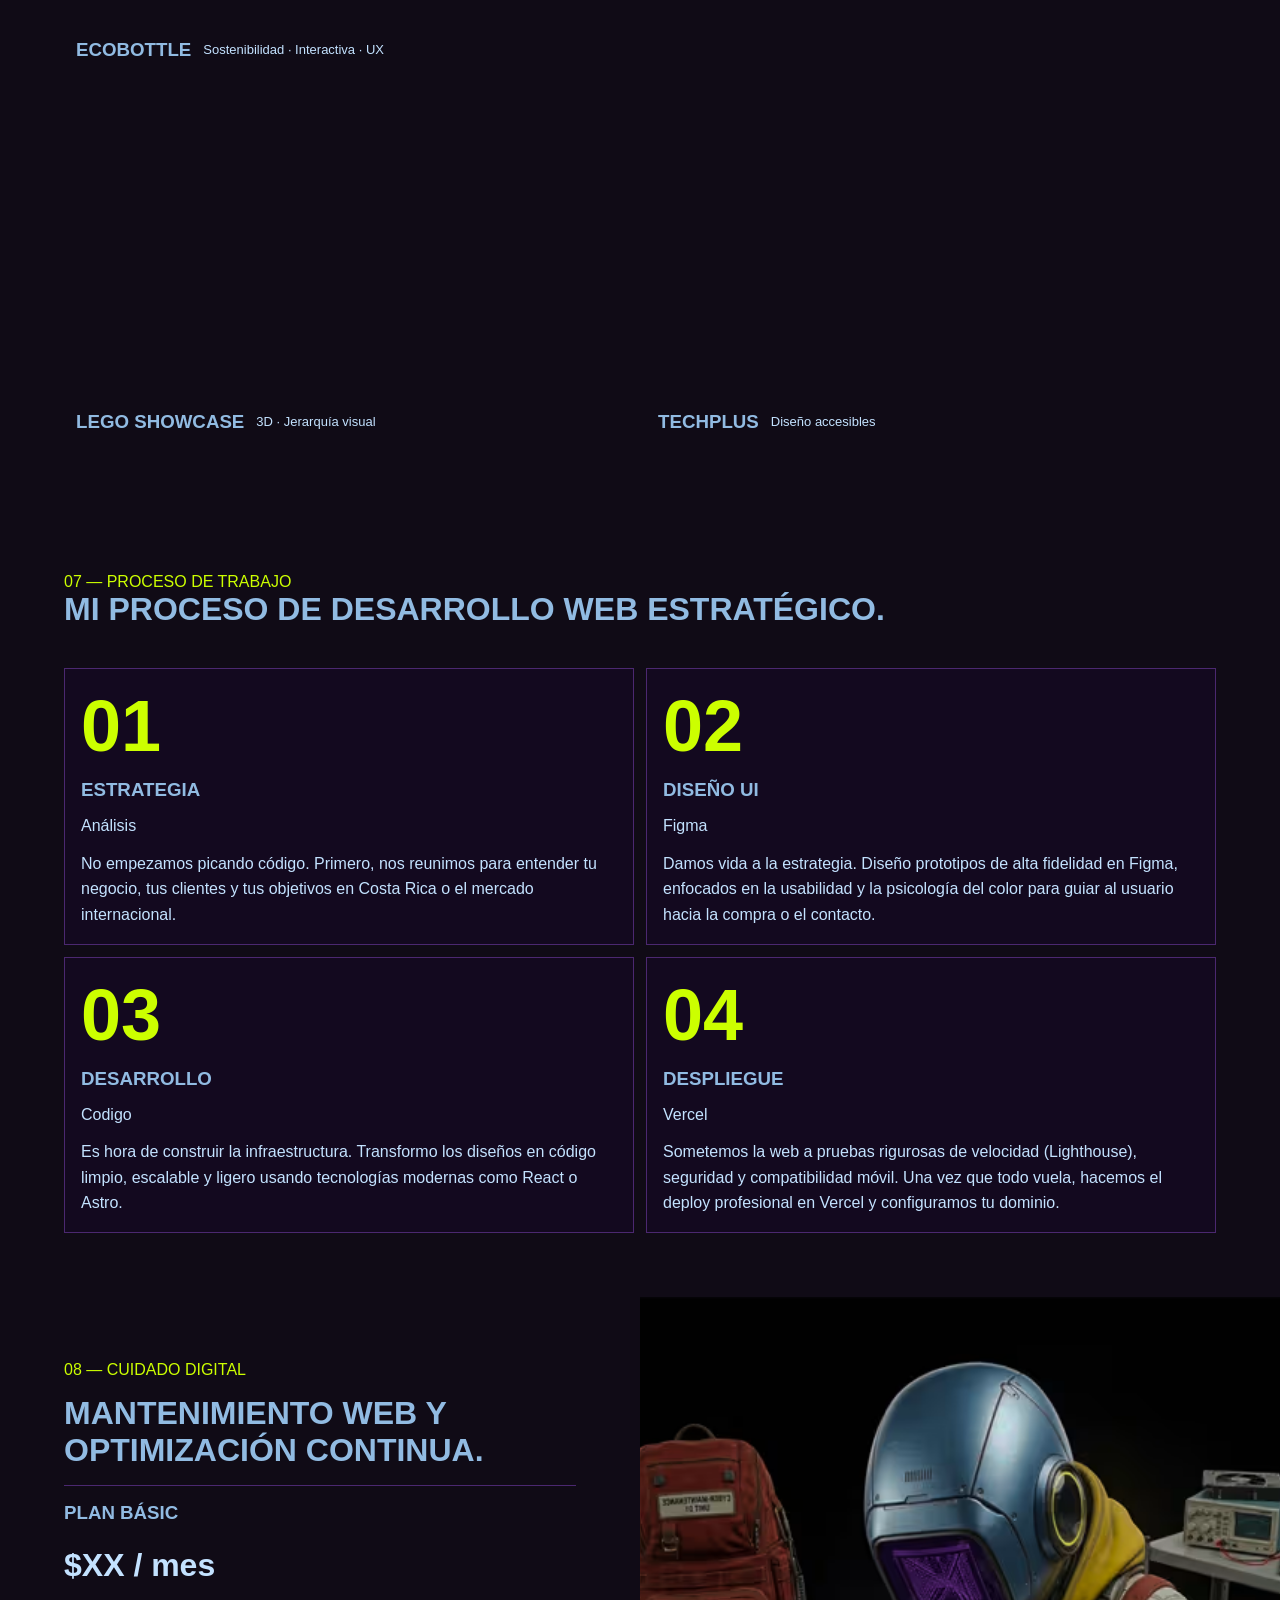
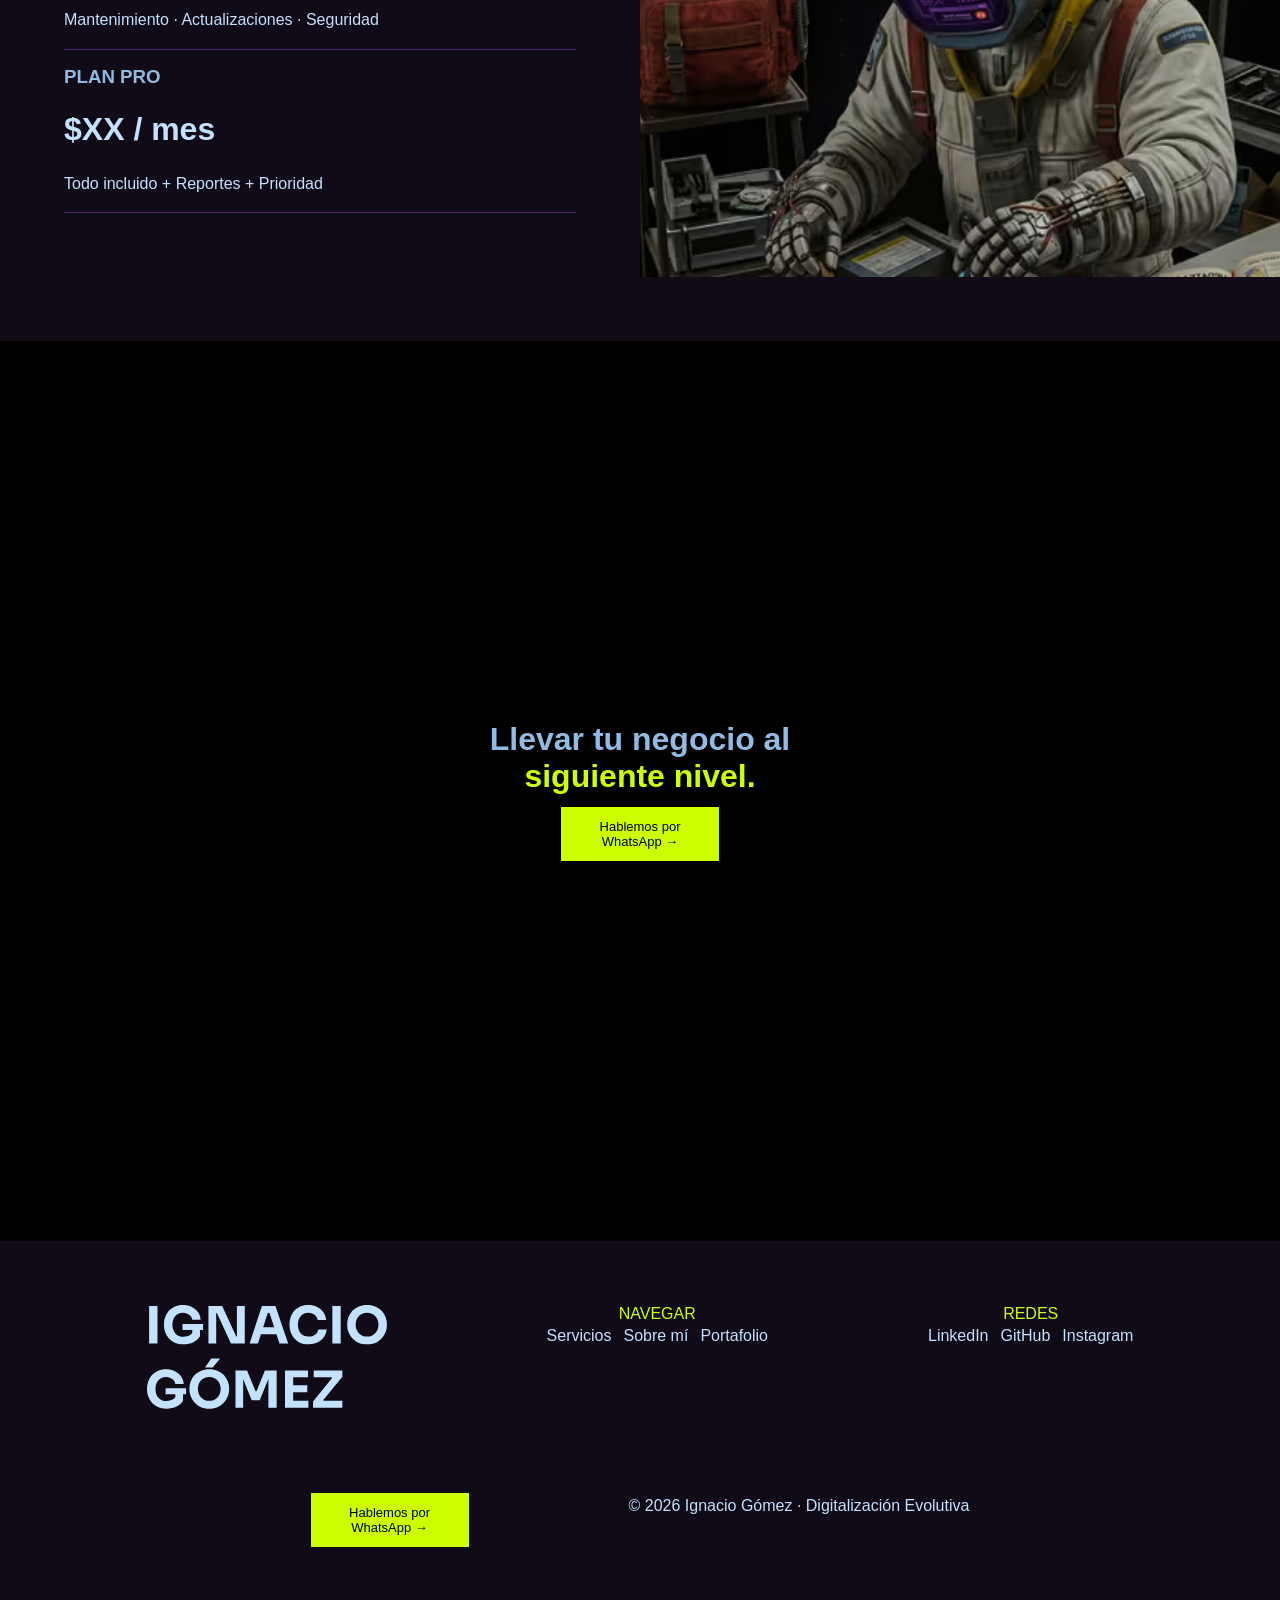
==== commit cbec9468: "Update index.html" ====
--- a/IgnacioWebsite/index.html
+++ b/IgnacioWebsite/index.html
@@ -238,7 +238,7 @@
             <ul>
                 <li><a href="https://www.linkedin.com/in/ignacio-gomez-344b8a20a/" class="text">LinkedIn</a></li>
                 <li><a href="https://github.com/IgnacioGB00" class="text">GitHub</a></li>
-                <li><a href="#" class="text">Instagram</a></li>
+                <li><a href="https://www.instagram.com/ignaciod.web/" class="text">Instagram</a></li>
             </ul>
         </article>
         <button class="buttonMAin" type="button" onclick="window.open('https://wa.me/50664033299?text=Hola!%20Me%20interesa%20tu%20trabajo')">Hablemos por WhatsApp →</button>
--- a/IgnacioWebsite/css/stylesMin.css
+++ b/IgnacioWebsite/css/stylesMin.css
@@ -1 +1 @@
-:root{--bg-main:#100B16;--bg-surface:#13091F;--purple-hover:#5A00CC;--purple-border:#4B2870;--purple-deep:#1A102E;--text-main:#C3E2FF;--text-title:#91BBE2;--accent-main:#CCFF00;--font-display:'Sora',sans-serif;--font-body:'Inter',sans-serif;--font-mono:'JetBrains Mono',monospace;--fw-regular:400;--fw-medium:600;--fw-bold:700;--fs-body:1rem;--fs-h3:1.25rem;--fs-h2:2rem;--fs-h1:3rem;--fs-display:4.5rem;--lh-tight:1.1;--lh-heading:1.2;--lh-body:1.6;--lh-relaxed:1.75;--ls-tight:-0.125rem;--ls-normal:0rem;--ls-wide:0.0625rem;--ls-wider:0.125rem;--ls-widest:0.1875rem;--space-2xs:0.25rem;--space-xs:0.5rem;--space-sm:0.75rem;--space-md:1rem;--space-lg:1.5rem;--space-xl:2.5rem;--space-2xl:4rem;--space-3xl:6rem;--space-4xl:8rem;--btn-h-sm:2rem;--btn-h-md:2.75rem;--btn-h-lg:3.25rem;--btn-min-w:7.5rem;--btn-px-sm:0.875rem;--btn-px-md:1.25rem;--btn-px-lg:1.75rem}*{margin:0;padding:0;box-sizing:border-box}html{scroll-behavior:smooth}body{background:var(--bg-main)}header{display:flex;flex-direction:column;height:100vh;padding:var(--space-sm);position:relative;overflow:hidden}header #headerImge{width:100vw;height:100vh;position:absolute}header #headerImge img{width:100vh;height:120vh;position:absolute;z-index:1;-webkit-mask-image:linear-gradient(to bottom,black 50%,transparent 100%);mask-image:linear-gradient(to bottom,black 50%,transparent 100%);bottom:-9%;right:-42vh}header article{justify-self:center;z-index:2;display:flex;flex-direction:column;height:90%;justify-content:end;gap:var(--space-md)}header article h1{font-size:var(--fs-h1)}.title{font-family:var(--font-display);color:var(--text-title)}.text{font-family:var(--font-body);color:var(--text-main);font-size:var(--fs-body);line-height:var(--lh-body)}.buttonMAin{background-color:var(--accent-main);padding:var(--space-sm);border:none;cursor:pointer;transition:transform .3s ease}.buttonMAin:hover{transform:scale(1.1)}a:hover{color:var(--purple-hover)}.wrap{display:flex;gap:20px;align-items:center}.text-yellow{color:var(--accent-main);font-family:var(--font-body);font-size:var(--fs-body)}.separador{background-color:var(--purple-border);border:none;width:100%;height:1px}nav{display:flex;justify-content:space-between;align-items:center;align-self:center;z-index:3;width:96%;background-color:rgba(24,16,42,.4);backdrop-filter:blur(5px);-webkit-backdrop-filter:blur(5px);padding:var(--space-sm);position:fixed}nav img{width:5.5em}nav ul{position:fixed;background:var(--bg-main);width:100vw;height:100vh;top:114%;right:-120%;display:flex;flex-direction:column;align-items:end;padding:var(--space-lg);gap:4em;transition:right .4s var(--ease-smooth)}nav ul li{list-style:none}nav ul a{text-decoration:none;font-size:var(--fs-h2)!important}nav input{display:none}nav label{display:flex;flex-direction:column;gap:5px;order:3}nav label div{background:var(--purple-hover);width:55px;height:8px}#hamburger:checked~.navContent{right:0}section h2{font-size:var(--fs-h2)}.padding{padding:var(--space-2xl) var(--space-sm)}#servicios div{padding:var(--space-xl) 0;width:100%;display:flex;flex-wrap:wrap;justify-content:center;gap:var(--space-xs)}#servicios div article{background-color:var(--bg-surface);width:364px;height:auto;display:flex;flex-direction:column;gap:var(--space-md);padding:var(--space-sm)}#servicios div article img{width:9em;height:16em;object-fit:cover;align-self:center;padding:var(--space-2xl) 0}#servicios div article h3{font-size:var(--fs-h3)}#servicios div article button{align-self:flex-start}#SobreMi{display:flex;flex-wrap:wrap}#SobreMi img{width:100%;object-fit:cover}#SobreMi article{display:flex;flex-direction:column;gap:var(--space-sm);width:100%}#SobreMi article ul{display:flex;gap:var(--space-xl)}#SobreMi article ul li{list-style:none}#content-portafolio{display:grid;align-items:center;padding-top:var(--space-2xl);gap:var(--space-sm)}#content-portafolio .proyect{width:100%;height:20dvh;display:flex;align-items:end;gap:var(--space-sm);padding:var(--space-sm);transition:transform 2s ease;cursor:pointer}#content-portafolio .proyect:hover{transform:scale(95%)}@media(min-width:768px){#content-portafolio{grid-template-columns:repeat(2,1fr)}#content-portafolio #ecobottle{grid-column:span 2;height:80vh}#content-portafolio #techplus,#content-portafolio #lego{height:40vh}}#content-portafolio #ecobottle{background:linear-gradient(rgba(13,9,18,.79)),url("../img/ecobottle.avif");background-position:bottom,center;background-size:100% 7vh,cover;background-repeat:no-repeat}#content-portafolio #lego{background:linear-gradient(rgba(13,9,18,.79)),url("../img/LegoProject.avif");background-position:bottom,center;background-size:100% 7vh,cover;background-repeat:no-repeat}#content-portafolio #techplus{background:linear-gradient(rgba(13,9,18,.79)),url("../img/techplus.avif");background-position:bottom,center;background-size:100% 7vh,cover;background-repeat:no-repeat}#conetnt-proceso{display:grid;margin-top:var(--space-xl);gap:var(--space-sm)}@media(min-width:768px){#conetnt-proceso{grid-template-columns:repeat(2,1fr)}}#conetnt-proceso .proceso{background:var(--bg-surface);padding:var(--space-md);display:flex;flex-direction:column;gap:var(--space-sm);border:var(--purple-border) 1px solid}#conetnt-proceso .proceso .numer{font-size:var(--fs-display);font-weight:var(--fw-bold);color:var(--accent-main)}#cuidado{display:flex;flex-wrap:wrap}#cuidado img{width:100%;object-fit:cover}#cuidado article{display:flex;flex-direction:column;width:100%;gap:var(--space-md)}#cuidado article .fon-zisebig{font-size:var(--fs-h2);font-weight:var(--fw-medium)}@media screen and (1024px<=width){#cuidado img{width:50%;height:auto}#cuidado article{width:50%}}#cta{display:flex;flex-direction:column;align-items:center;justify-content:center;gap:var(--space-sm);text-align:center;background-color:#000;width:100%;height:100vh;margin-top:var(--space-2xl)}#cta h2 span{color:var(--accent-main)}footer{display:flex;flex-direction:column;align-items:center;flex-wrap:wrap;justify-content:center;gap:var(--space-lg);text-align:center;width:100%}footer .logo-footer{width:20em}footer article .morado{color:var(--purple-border)}footer article ul{display:flex;gap:var(--space-sm)}footer article ul li{list-style:none}footer article ul a{text-decoration:none}@media screen and (1024px<=width){footer{flex-direction:row;align-items:start;grid-template-columns:repeat(4,auto);justify-items:start;gap:5em 10em}footer .logo-footer{width:15em}footer p:last-child{grid-column:1/5;justify-self:center}}@media screen and (768px<=width){header #headerImge img{right:-27vh}header article{justify-content:center;width:80%}header article p{width:80%}.buttonMAin{width:158px}}@media screen and (1024px<=width){header{padding:var(--space-sm) var(--space-2xl)}header #headerImge img{width:100%;height:120vh;object-fit:cover;object-position:0 14%}header article{padding:10em 0 0;height:100vh}header article h1{font-size:var(--fs-display)}nav{width:95%}nav label{display:none}nav ul{position:static;flex-direction:row;height:100%;background:transparent;justify-content:center}nav ul a{font-size:var(--font-body)!important}.padding{padding:var(--space-2xl)}.buttonMAin{font-size:13px}h2{font-size:var(--fs-h2)}#SobreMi{padding:var(--space-2xl) 0}#SobreMi img{width:50%;height:auto}#SobreMi article{width:50%;align-self:center}}
+:root{--bg-main:#100B16;--bg-surface:#13091F;--purple-hover:#5A00CC;--purple-border:#4B2870;--purple-deep:#1A102E;--text-main:#C3E2FF;--text-title:#91BBE2;--accent-main:#CCFF00;--font-display:'Sora',sans-serif;--font-body:'Inter',sans-serif;--font-mono:'JetBrains Mono',monospace;--fw-regular:400;--fw-medium:600;--fw-bold:700;--fs-body:1rem;--fs-h3:1.25rem;--fs-h2:2rem;--fs-h1:3rem;--fs-display:4.5rem;--lh-tight:1.1;--lh-heading:1.2;--lh-body:1.6;--lh-relaxed:1.75;--ls-tight:-0.125rem;--ls-normal:0rem;--ls-wide:0.0625rem;--ls-wider:0.125rem;--ls-widest:0.1875rem;--space-2xs:0.25rem;--space-xs:0.5rem;--space-sm:0.75rem;--space-md:1rem;--space-lg:1.5rem;--space-xl:2.5rem;--space-2xl:4rem;--space-3xl:6rem;--space-4xl:8rem;--btn-h-sm:2rem;--btn-h-md:2.75rem;--btn-h-lg:3.25rem;--btn-min-w:7.5rem;--btn-px-sm:0.875rem;--btn-px-md:1.25rem;--btn-px-lg:1.75rem}*{margin:0;padding:0;box-sizing:border-box}html{scroll-behavior:smooth}body{background:var(--bg-main)}header{display:flex;flex-direction:column;height:100vh;padding:var(--space-sm);position:relative;overflow:hidden}header #headerImge{width:100vw;height:100vh;position:absolute}header #headerImge img{width:100vh;height:120vh;position:absolute;z-index:1;-webkit-mask-image:linear-gradient(to bottom,black 50%,transparent 100%);mask-image:linear-gradient(to bottom,black 50%,transparent 100%);bottom:-9%;right:-42vh}header article{justify-self:center;z-index:2;display:flex;flex-direction:column;height:90%;justify-content:end;gap:var(--space-md)}header article h1{font-size:var(--fs-h1)}.title{font-family:var(--font-display);color:var(--text-title)}.text{font-family:var(--font-body);color:var(--text-main);font-size:var(--fs-body);line-height:var(--lh-body)}.buttonMAin{background-color:var(--accent-main);padding:var(--space-sm);border:none;cursor:pointer;transition:transform .3s ease}.buttonMAin:hover{transform:scale(1.1)}a:hover{color:var(--purple-hover)}.wrap{display:flex;gap:20px;align-items:center}.text-yellow{color:var(--accent-main);font-family:var(--font-body);font-size:var(--fs-body)}.separador{background-color:var(--purple-border);border:none;width:100%;height:1px}nav{display:flex;justify-content:space-between;align-items:center;align-self:center;z-index:3;width:96%;background-color:rgba(24,16,42,.40);backdrop-filter:blur(5px);-webkit-backdrop-filter:blur(5px);padding:var(--space-sm);position:fixed}nav img{width:5.5em}nav ul{position:fixed;background:var(--bg-main);width:100vw;height:100vh;top:114%;right:-120%;display:flex;flex-direction:column;align-items:end;padding:var(--space-lg);gap:4em;transition:right .4s var(--ease-smooth)}nav ul li{list-style:none}nav ul a{text-decoration:none;font-size:var(--fs-h2)!important}nav input{display:none}nav label{display:flex;flex-direction:column;gap:5px;order:3}nav label div{background:var(--purple-hover);width:55px;height:8px}#hamburger:checked~.navContent{right:0}section h2{font-size:var(--fs-h2)}.padding{padding:var(--space-2xl) var(--space-sm)}#servicios div{padding:var(--space-xl) 0;width:100%;display:flex;flex-wrap:wrap;justify-content:center;gap:var(--space-xs)}#servicios div article{background-color:var(--bg-surface);width:364px;height:auto;display:flex;flex-direction:column;gap:var(--space-md);padding:var(--space-sm)}#servicios div article img{width:9em;height:16em;object-fit:cover;align-self:center;padding:var(--space-2xl) 0}#servicios div article h3{font-size:var(--fs-h3)}#servicios div article button{align-self:flex-start}#SobreMi{display:flex;flex-wrap:wrap}#SobreMi img{width:100%;object-fit:cover}#SobreMi article{display:flex;flex-direction:column;gap:var(--space-sm);width:100%}#SobreMi article ul{display:flex;gap:var(--space-xl)}#SobreMi article ul li{list-style:none}#content-portafolio{display:grid;align-items:center;padding-top:var(--space-2xl);gap:var(--space-sm)}#content-portafolio .proyect{width:100%;height:20dvh;display:flex;align-items:end;gap:var(--space-sm);padding:var(--space-sm);transition:transform 2s ease;cursor:pointer}#content-portafolio .proyect p{font-size:13px}#content-portafolio .proyect:hover{transform:scale(95%)}@media (min-width:768px){#content-portafolio{grid-template-columns:repeat(2,1fr)}#content-portafolio #ecobottle{grid-column:span 2;height:80vh}#content-portafolio #techplus,#content-portafolio #lego{height:40vh}}#content-portafolio #ecobottle{background:linear-gradient(rgba(13,9,18,.79)),url("../img/ecobottle.avif");background-position:bottom,center;background-size:100% 7vh,cover;background-repeat:no-repeat}#content-portafolio #lego{background:linear-gradient(rgba(13,9,18,.79)),url("../img/LegoProject.avif");background-position:bottom,center;background-size:100% 7vh,cover;background-repeat:no-repeat}#content-portafolio #techplus{background:linear-gradient(rgba(13,9,18,.79)),url("../img/techplus.avif");background-position:bottom,center;background-size:100% 7vh,cover;background-repeat:no-repeat}#conetnt-proceso{display:grid;margin-top:var(--space-xl);gap:var(--space-sm)}@media (min-width:768px){#conetnt-proceso{grid-template-columns:repeat(2,1fr)}}#conetnt-proceso .proceso{background:var(--bg-surface);padding:var(--space-md);display:flex;flex-direction:column;gap:var(--space-sm);border:var(--purple-border) 1px solid}#conetnt-proceso .proceso .numer{font-size:var(--fs-display);font-weight:var(--fw-bold);color:var(--accent-main)}#cuidado{display:flex;flex-wrap:wrap}#cuidado img{width:100%;object-fit:cover}#cuidado article{display:flex;flex-direction:column;width:100%;gap:var(--space-md)}#cuidado article .fon-zisebig{font-size:var(--fs-h2);font-weight:var(--fw-medium)}@media screen and (1024px<=width){#cuidado img{width:50%;height:auto}#cuidado article{width:50%}}#cta{display:flex;flex-direction:column;align-items:center;justify-content:center;gap:var(--space-sm);text-align:center;background-color:#000;width:100%;height:100vh;margin-top:var(--space-2xl)}#cta h2 span{color:var(--accent-main)}footer{display:flex;flex-direction:column;align-items:center;flex-wrap:wrap;justify-content:center;gap:var(--space-lg);text-align:center;width:100%}footer .logo-footer{width:20em}footer article .morado{color:var(--purple-border)}footer article ul{display:flex;gap:var(--space-sm)}footer article ul li{list-style:none}footer article ul a{text-decoration:none}@media screen and (1024px<=width){footer{flex-direction:row;align-items:start;grid-template-columns:repeat(4,auto);justify-items:start;gap:5em 10em}footer .logo-footer{width:15em}footer p:last-child{grid-column:1/5;justify-self:center}}@media screen and (768px<=width){header #headerImge img{right:-27vh}header article{justify-content:center;width:80%}header article p{width:80%}.buttonMAin{width:158px}}@media screen and (1024px<=width){header{padding:var(--space-sm) var(--space-2xl)}header #headerImge img{width:100%;height:120vh;object-fit:cover;object-position:0 14%}header article{padding:10em 0 0;height:100vh}header article h1{font-size:var(--fs-display)}nav{width:95%}nav label{display:none}nav ul{position:static;flex-direction:row;height:100%;background:transparent;justify-content:center}nav ul a{font-size:var(--font-body)!important}.padding{padding:var(--space-2xl)}.buttonMAin{font-size:13px}h2{font-size:var(--fs-h2)}#SobreMi{padding:var(--space-2xl) 0}#SobreMi img{width:50%;height:auto}#SobreMi article{width:50%;align-self:center}}
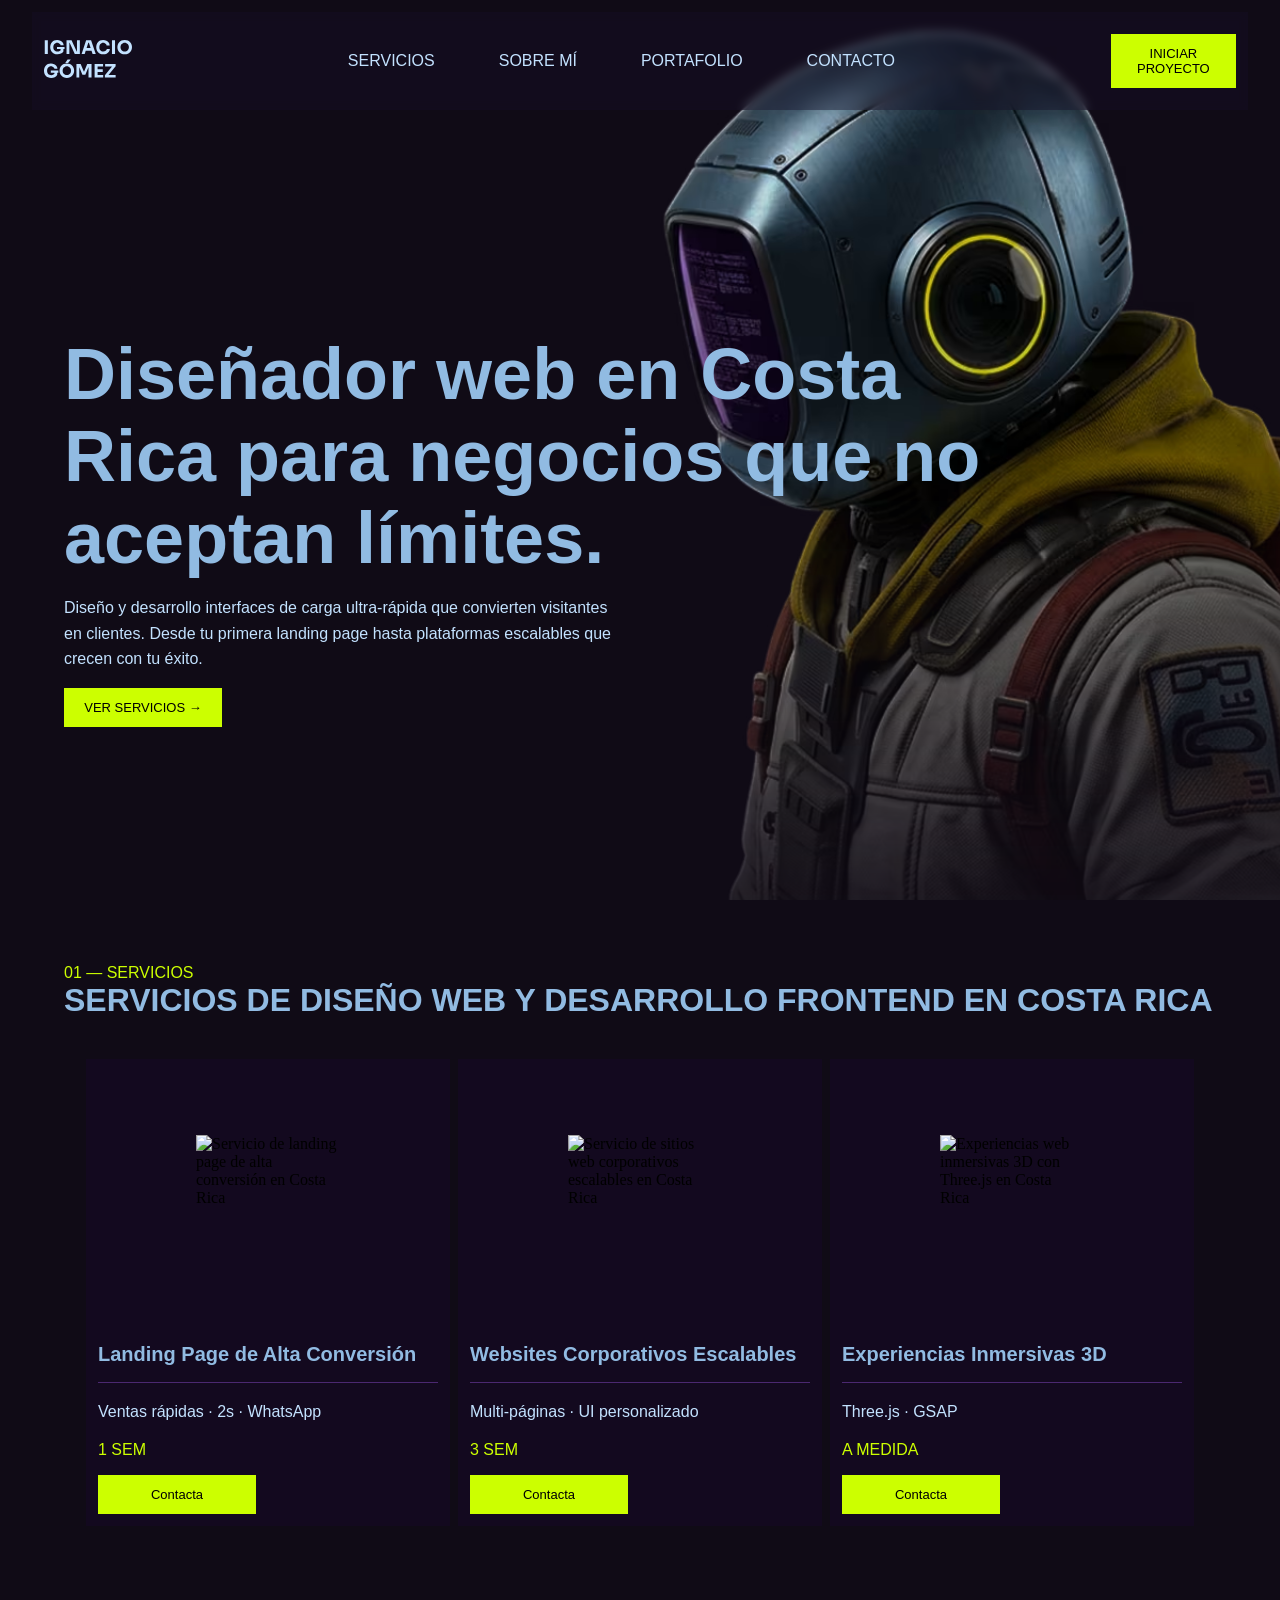
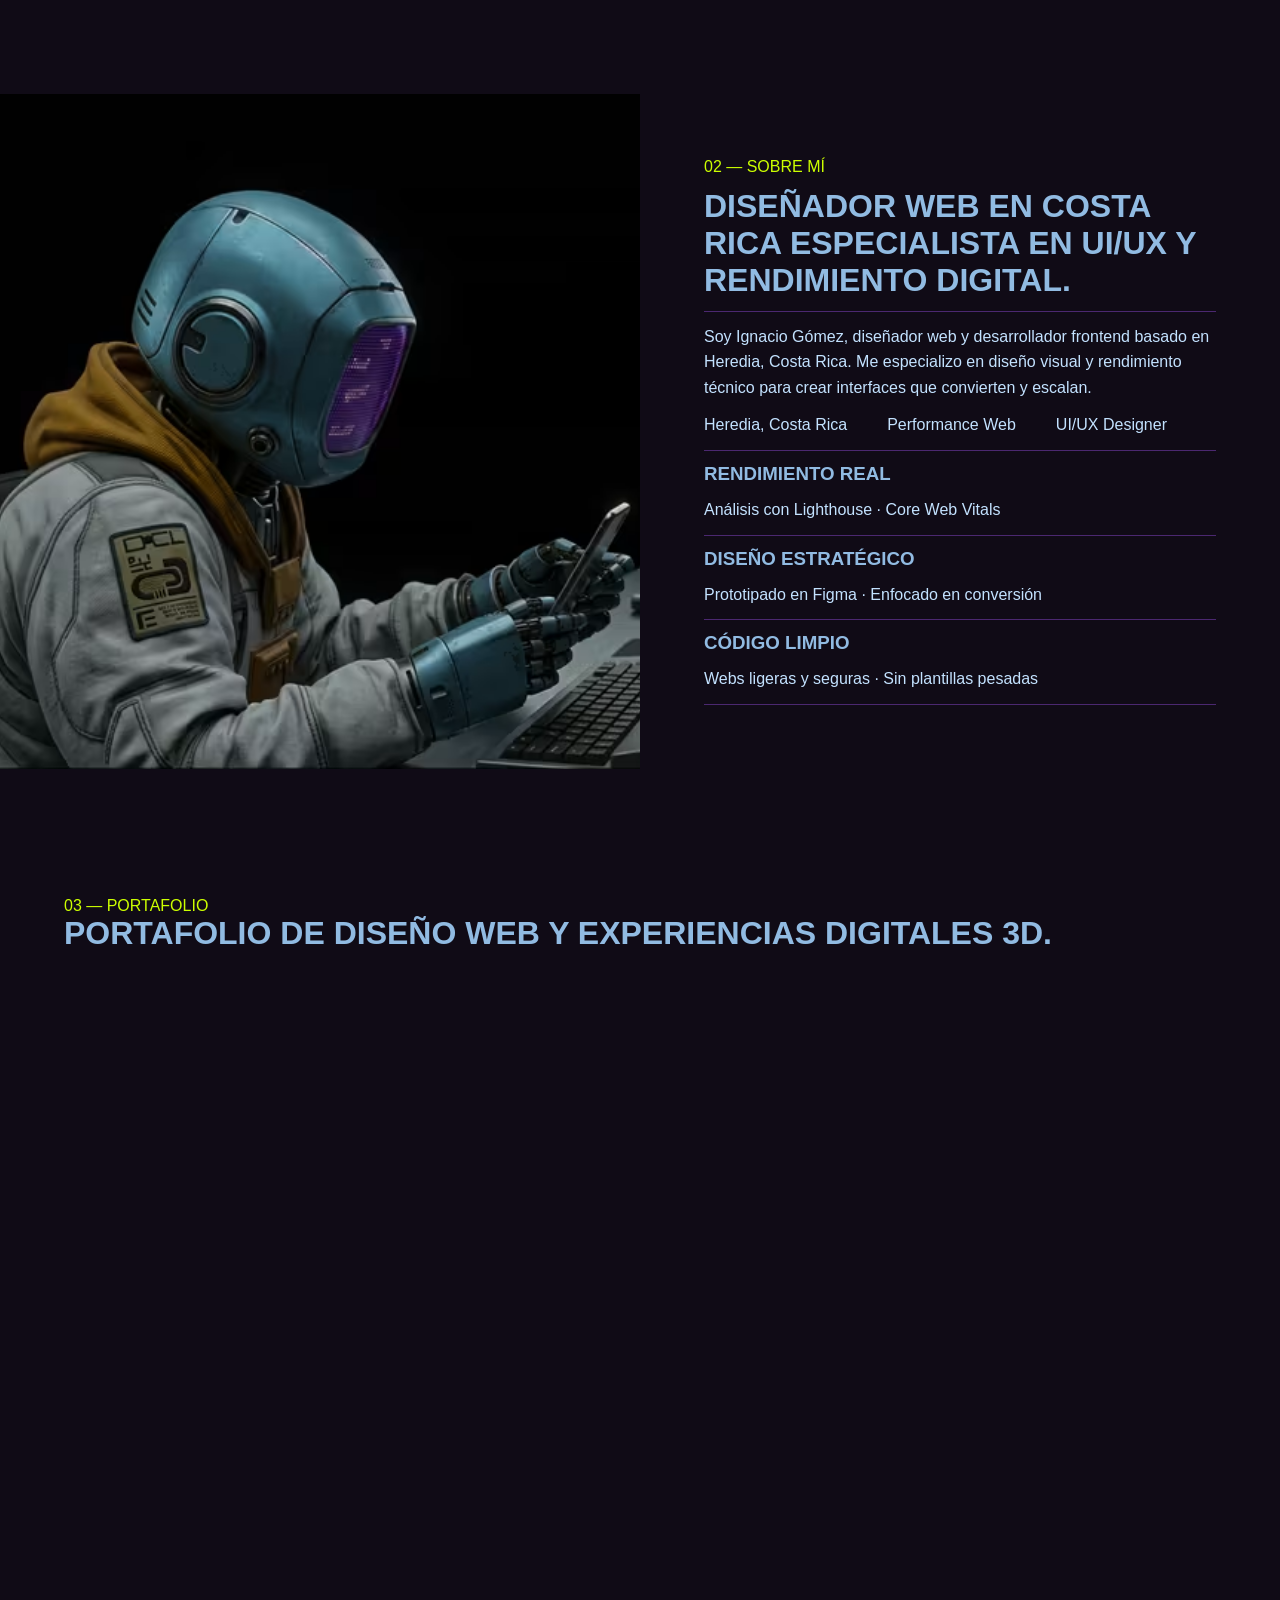
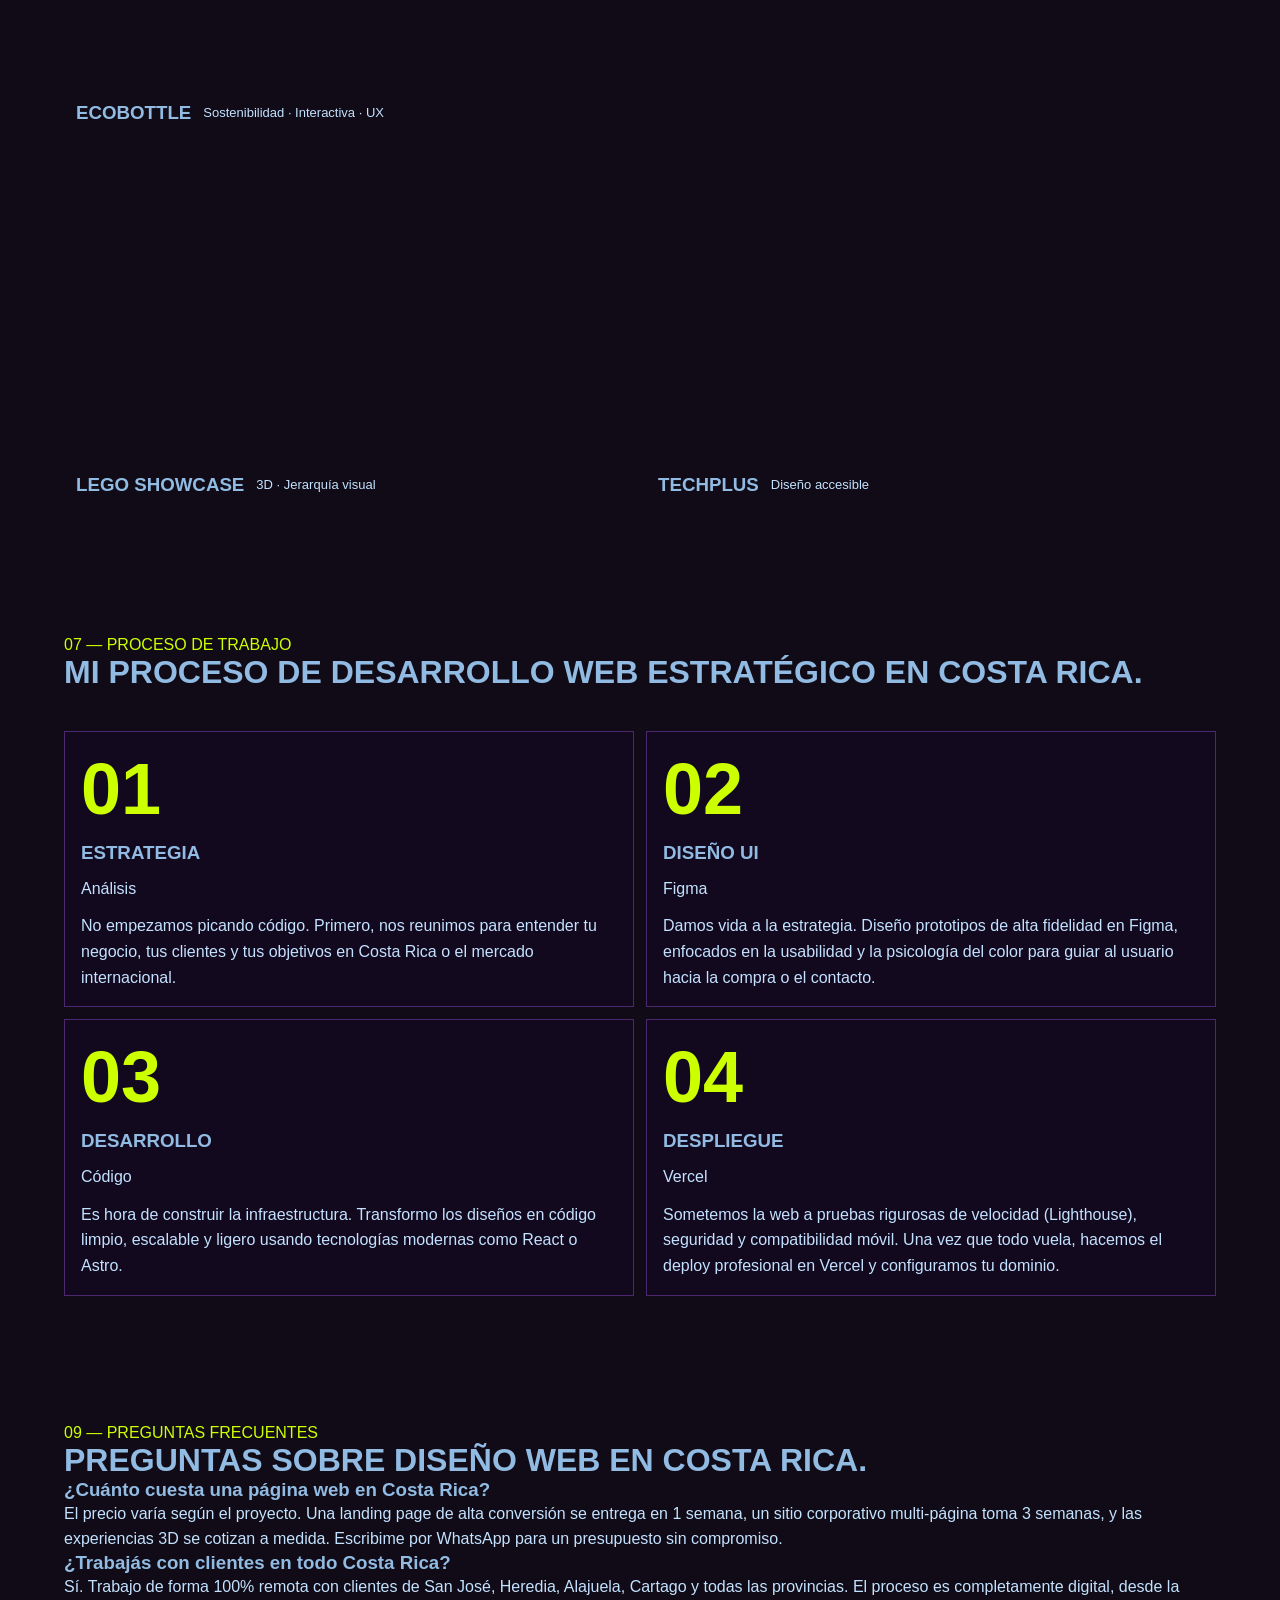
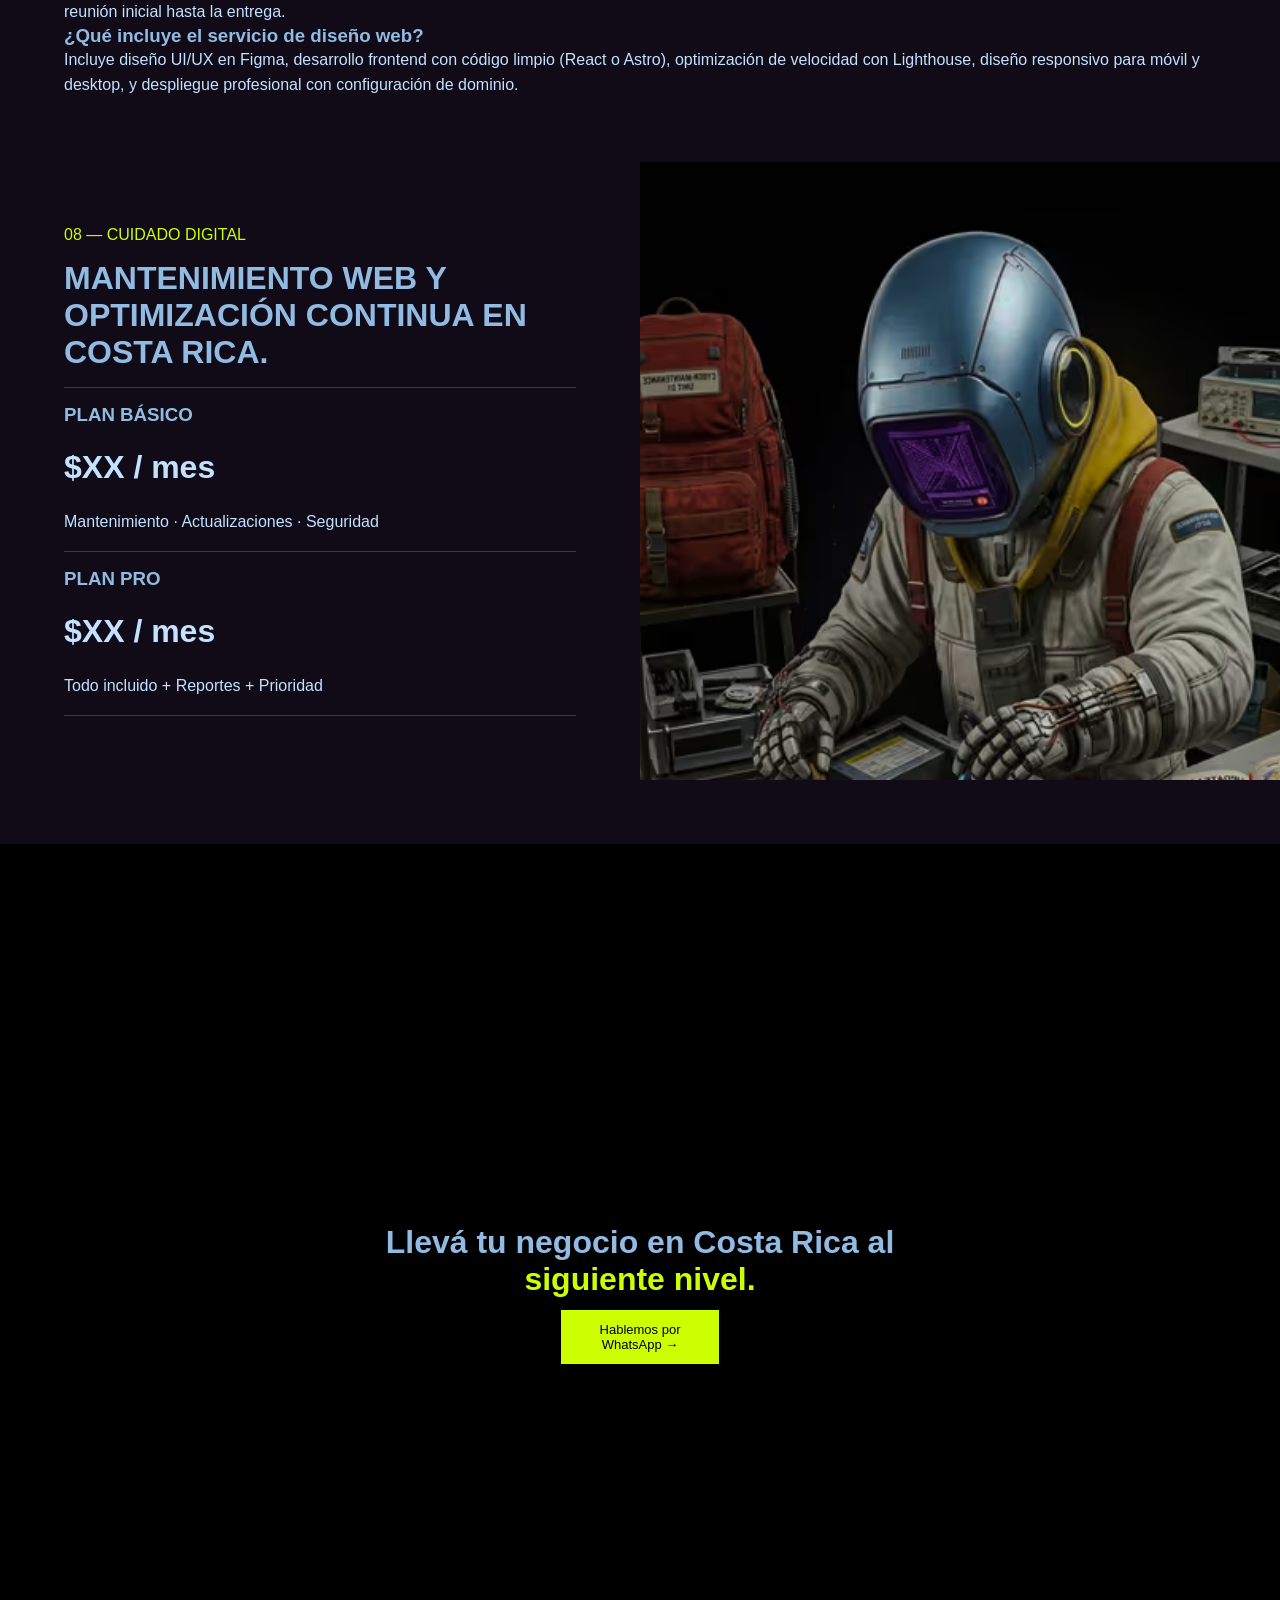
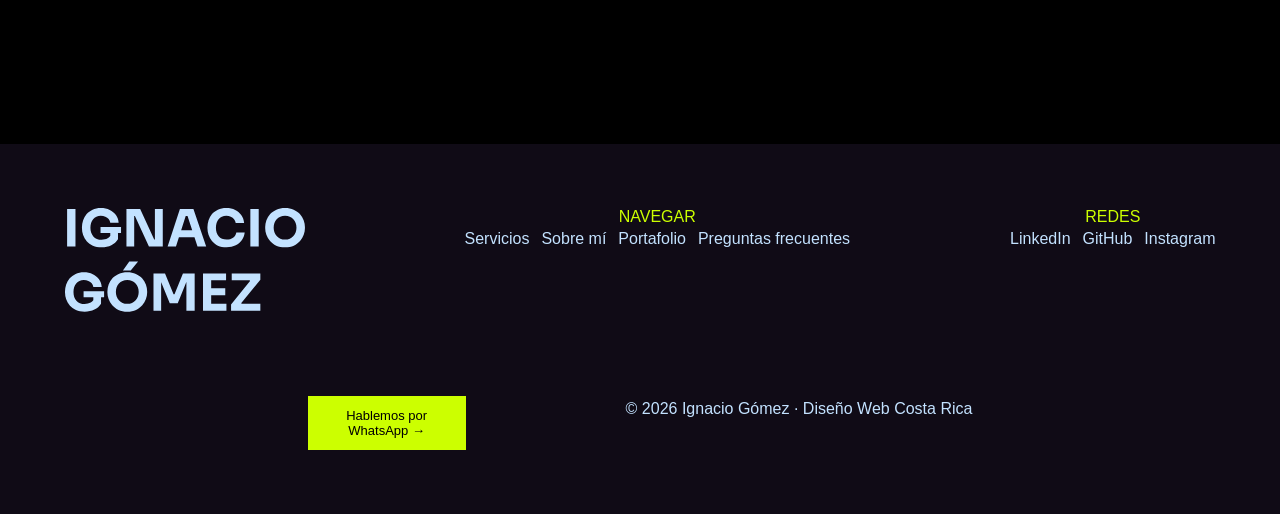
==== commit 4a69be39: "Update index.html" ====
--- a/IgnacioWebsite/index.html
+++ b/IgnacioWebsite/index.html
@@ -5,65 +5,202 @@
     <meta name="viewport" content="width=device-width, initial-scale=1.0">
     <link rel="stylesheet" href="./css/stylesMin.css">
     <script type="module" src="./js/app.js" defer></script>
-    <title>Ignacio Gómez | Diseñador UI/UX & Desarrollador Web en Costa Rica</title>
-    <meta name="description" content="Diseño y desarrollo de sitios web de alto rendimiento, landing pages y experiencias 3D. Especialista en optimización de conversión y velocidad para negocios.">
-    <meta name="keywords" content="Diseño Web Costa Rica, Desarrollador Frontend, UI/UX Design, Landing Pages, Three.js, React, Astro">
-    <link rel="canonical" href="https://tudominio.com/">
-
-    <meta property="og:title" content="Ignacio Gómez | Webs de Alto Rendimiento">
-    <meta property="og:description" content="Transformo visitantes en clientes con interfaces ultra-rápidas y diseño estratégico.">
-    <meta property="og:image" content="./img/og-image.jpg"> <meta property="og:url" content="https://tudominio.com/">
+
+    <!-- ============================
+         SEO BÁSICO
+    ============================= -->
+    <title>Diseñador Web Costa Rica | Ignacio Gómez – UI/UX & Desarrollo Frontend</title>
+    <meta name="description" content="Diseñador web y desarrollador frontend en Costa Rica. Creo landing pages de alta conversión, sitios corporativos escalables y experiencias 3D. San José, Heredia y todo el país. ¡Hablemos hoy!">
+    <meta name="keywords" content="diseñador web Costa Rica, diseño web Costa Rica, desarrollador web Costa Rica, páginas web Costa Rica, diseño web San José, landing page Costa Rica, UI UX Costa Rica, desarrollo frontend Costa Rica, sitios web empresas Costa Rica, diseñador web Heredia">
+    <meta name="author" content="Ignacio Gómez">
+    <meta name="robots" content="index, follow">
+    <meta name="language" content="Spanish">
+    <link rel="canonical" href="https://ignaciogomez.cr/">
+
+    <!-- ============================
+         GEOLOCALIZACIÓN (SEO LOCAL)
+    ============================= -->
+    <meta name="geo.region" content="CR-H">
+    <meta name="geo.placename" content="Heredia, Costa Rica">
+    <meta name="geo.position" content="10.0;-84.1">
+    <meta name="ICBM" content="10.0, -84.1">
+
+    <!-- ============================
+         OPEN GRAPH (WhatsApp, redes)
+    ============================= -->
+    <meta property="og:title" content="Diseñador Web Costa Rica | Ignacio Gómez">
+    <meta property="og:description" content="Webs de alto rendimiento que convierten visitantes en clientes. Especialista en UI/UX, landing pages y experiencias 3D en Costa Rica.">
+    <meta property="og:image" content="https://ignaciogomez.cr/img/og-image.jpg">
+    <meta property="og:url" content="https://ignaciogomez.cr/">
     <meta property="og:type" content="website">
+    <meta property="og:locale" content="es_CR">
+    <meta property="og:site_name" content="Ignacio Gómez – Diseño Web Costa Rica">
+
+    <!-- ============================
+         TWITTER CARD
+    ============================= -->
+    <meta name="twitter:card" content="summary_large_image">
+    <meta name="twitter:title" content="Diseñador Web Costa Rica | Ignacio Gómez">
+    <meta name="twitter:description" content="Landing pages, sitios corporativos y experiencias 3D. Especialista UI/UX en Costa Rica.">
+    <meta name="twitter:image" content="https://ignaciogomez.cr/img/og-image.jpg">
+
+    <!-- ============================
+         DATOS ESTRUCTURADOS (Schema.org)
+         LocalBusiness + Person + Service
+    ============================= -->
     <script type="application/ld+json">
-        {
+    {
         "@context": "https://schema.org",
-        "@type": "ProfessionalService",
-        "name": "Ignacio Gómez - Diseño UI/UX & Desarrollo Web",
-        "image": "https://tudominio.com/img/IgnacioLogo.svg",
-        "@id": "https://tudominio.com",
-        "url": "https://tudominio.com",
-        "telephone": "+50664033299",
-        "address": {
-            "@type": "PostalAddress",
-            "addressLocality": "San Francisco, Heredia",
-            "addressCountry": "CR"
-        },
-        "geo": {
-            "@type": "GeoCoordinates",
-            "latitude": 10.0, 
-            "longitude": -84.1
-        },
-        "description": "Servicios profesionales de diseño UI/UX, desarrollo de landing pages de alta conversión y experiencias 3D inmersivas con Three.js en Costa Rica.",
-        "offers": [
-            {
-            "@type": "Offer",
-            "itemOffered": {
-                "@type": "Service",
-                "name": "Landing Pages de Alta Conversión"
+        "@graph": [
+            {
+                "@type": "LocalBusiness",
+                "@id": "https://ignaciogomez.cr/#business",
+                "name": "Ignacio Gómez – Diseño Web Costa Rica",
+                "image": "https://ignaciogomez.cr/img/IgnacioLogo.svg",
+                "url": "https://ignaciogomez.cr",
+                "telephone": "+50664033299",
+                "priceRange": "$$",
+                "description": "Servicios profesionales de diseño web, UI/UX y desarrollo frontend en Costa Rica. Landing pages de alta conversión, sitios corporativos escalables y experiencias 3D inmersivas con Three.js.",
+                "address": {
+                    "@type": "PostalAddress",
+                    "streetAddress": "San Francisco",
+                    "addressLocality": "Heredia",
+                    "addressRegion": "Heredia",
+                    "addressCountry": "CR"
+                },
+                "geo": {
+                    "@type": "GeoCoordinates",
+                    "latitude": 10.0,
+                    "longitude": -84.1
+                },
+                "areaServed": [
+                    {
+                        "@type": "Country",
+                        "name": "Costa Rica"
+                    },
+                    {
+                        "@type": "City",
+                        "name": "San José"
+                    },
+                    {
+                        "@type": "City",
+                        "name": "Heredia"
+                    },
+                    {
+                        "@type": "City",
+                        "name": "Alajuela"
+                    }
+                ],
+                "serviceType": [
+                    "Diseño Web",
+                    "Desarrollo Frontend",
+                    "UI/UX Design",
+                    "Landing Pages",
+                    "Experiencias 3D"
+                ],
+                "hasOfferCatalog": {
+                    "@type": "OfferCatalog",
+                    "name": "Servicios de Diseño Web",
+                    "itemListElement": [
+                        {
+                            "@type": "Offer",
+                            "itemOffered": {
+                                "@type": "Service",
+                                "name": "Landing Page de Alta Conversión",
+                                "description": "Páginas web de venta rápida, carga en 2 segundos, integración con WhatsApp. Entrega en 1 semana."
+                            }
+                        },
+                        {
+                            "@type": "Offer",
+                            "itemOffered": {
+                                "@type": "Service",
+                                "name": "Website Corporativo Escalable",
+                                "description": "Sitios web corporativos multi-página con UI personalizado. Entrega en 3 semanas."
+                            }
+                        },
+                        {
+                            "@type": "Offer",
+                            "itemOffered": {
+                                "@type": "Service",
+                                "name": "Experiencias Web Inmersivas 3D",
+                                "description": "Experiencias interactivas 3D con Three.js y GSAP. Diseño a medida."
+                            }
+                        }
+                    ]
+                },
+                "sameAs": [
+                    "https://www.linkedin.com/in/ignacio-gomez-344b8a20a/",
+                    "https://github.com/IgnacioGB00",
+                    "https://www.instagram.com/ignaciod.web/"
+                ]
+            },
+            {
+                "@type": "Person",
+                "@id": "https://ignaciogomez.cr/#person",
+                "name": "Ignacio Gómez",
+                "jobTitle": "Diseñador Web & Desarrollador Frontend",
+                "worksFor": { "@id": "https://ignaciogomez.cr/#business" },
+                "url": "https://ignaciogomez.cr",
+                "address": {
+                    "@type": "PostalAddress",
+                    "addressLocality": "Heredia",
+                    "addressCountry": "CR"
+                },
+                "sameAs": [
+                    "https://www.linkedin.com/in/ignacio-gomez-344b8a20a/",
+                    "https://github.com/IgnacioGB00"
+                ]
+            },
+            {
+                "@type": "WebSite",
+                "@id": "https://ignaciogomez.cr/#website",
+                "url": "https://ignaciogomez.cr",
+                "name": "Ignacio Gómez – Diseñador Web Costa Rica",
+                "description": "Diseño y desarrollo web de alto rendimiento en Costa Rica",
+                "inLanguage": "es-CR",
+                "publisher": { "@id": "https://ignaciogomez.cr/#person" }
             }
+        ]
+    }
+    </script>
+
+    <!-- ============================
+         FAQ SCHEMA (aparece en Google con respuestas expandidas)
+    ============================= -->
+    <script type="application/ld+json">
+    {
+        "@context": "https://schema.org",
+        "@type": "FAQPage",
+        "mainEntity": [
+            {
+                "@type": "Question",
+                "name": "¿Cuánto cuesta una página web en Costa Rica?",
+                "acceptedAnswer": {
+                    "@type": "Answer",
+                    "text": "El precio depende del tipo de proyecto. Una landing page de alta conversión tiene un tiempo de entrega de 1 semana. Un website corporativo escalable multi-página toma aproximadamente 3 semanas. Las experiencias inmersivas 3D se cotizan a medida. Hablemos por WhatsApp para darte un presupuesto personalizado."
+                }
             },
             {
-            "@type": "Offer",
-            "itemOffered": {
-                "@type": "Service",
-                "name": "Websites Corporativas Escalables"
+                "@type": "Question",
+                "name": "¿Trabajás con clientes en todo Costa Rica?",
+                "acceptedAnswer": {
+                    "@type": "Answer",
+                    "text": "Sí, trabajo con clientes de todo Costa Rica de manera remota: San José, Heredia, Alajuela, Cartago y todas las provincias. El proceso es 100% digital, desde la reunión inicial hasta la entrega del proyecto."
+                }
+            },
+            {
+                "@type": "Question",
+                "name": "¿Qué incluye el servicio de diseño web?",
+                "acceptedAnswer": {
+                    "@type": "Answer",
+                    "text": "El servicio incluye diseño UI/UX en Figma, desarrollo frontend con código limpio (React o Astro), optimización de velocidad con Lighthouse, diseño responsivo para móvil y desktop, y despliegue profesional en Vercel con configuración de dominio."
+                }
             }
-            },
-            {
-            "@type": "Offer",
-            "itemOffered": {
-                "@type": "Service",
-                "name": "Experiencias Inmersivas 3D"
-            }
-            }
-        ],
-        "sameAs": [
-            "https://www.linkedin.com/in/ignacio-gomez-344b8a20a/",
-            "https://github.com/IgnacioGB00"
         ]
-        }
-        </script>
-        <meta name="google-site-verification" content="UFrNwHLjR51b41yZqm0_nm386pylZdOBbIM0DqSextM" />
+    }
+    </script>
+
+    <meta name="google-site-verification" content="UFrNwHLjR51b41yZqm0_nm386pylZdOBbIM0DqSextM" />
 </head>
 <body>
     
@@ -86,24 +223,26 @@
                 
         </nav>
         
+        <!-- H1 mejorado con keywords naturales -->
         <article>
-            <h1 class="title">Webs de alto rendimiento <br> para negocios que no <br> aceptan límites.</h1>
+            <h1 class="title">Diseñador web en Costa Rica para negocios que no aceptan límites.</h1>
             <p class="text">Diseño y desarrollo interfaces de carga ultra-rápida que convierten visitantes <br> en clientes. Desde tu primera landing page hasta plataformas escalables que <br> crecen con tu éxito.</p>
             <button class="buttonMAin" type="button" onclick="document.getElementById('servicios').scrollIntoView({ behavior: 'smooth' })">VER SERVICIOS →</button>
         </article>
          <picture id="headerImge">
             <source id="sourceMobile" srcset="./img/headerImgMobile.avif" media="(max-width: 949px)" />
             <source id="sourceDesktop" srcset="./img/headerImg.avif" media="(min-width: 950px)" />
-            <img src="./img/headerImg.avif" alt="imagen del robot">
+            <img src="./img/headerImg.avif" alt="Diseñador web en Costa Rica – Ignacio Gómez">
         </picture>
     </header>
+
     <main>
         <section id="servicios" class="padding">
             <p class= "text-yellow">01 — SERVICIOS</p>
-            <h2 class="title">SOLUCIONES DE DISEÑO WEB Y DESARROLLO FRONTEND.</h2>
+            <h2 class="title">SERVICIOS DE DISEÑO WEB Y DESARROLLO FRONTEND EN COSTA RICA</h2>
             <div class="cards-content">
                 <article class="card-servcios">
-                    <img src="/img/landingIcon.avif" alt="Icono de los servcios de landingpage" loading="lazy" width="200" height="156">
+                    <img src="/img/landingIcon.avif" alt="Servicio de landing page de alta conversión en Costa Rica" loading="lazy" width="200" height="156">
                     <h3 class="title">Landing Page de Alta Conversión</h3>
                     <hr class="separador">
                     <p class="text">Ventas rápidas · 2s · WhatsApp</p>
@@ -111,38 +250,39 @@
                     <button class="buttonMAin" type="button" onclick="window.open('https://wa.me/50664033299?text=Hola!%20Me%20interesa%20tu%20trabajo')">Contacta</button>
                 </article>
                 <article>
-                   <img src="/img/websitesIcon.avif" alt="Icono de los servcios de web Corporativas" loading="lazy" width="200" height="184">
-                    <h3 class="title">Website Corporativas Escalables</h3>
+                   <img src="/img/websitesIcon.avif" alt="Servicio de sitios web corporativos escalables en Costa Rica" loading="lazy" width="200" height="184">
+                    <h3 class="title">Websites Corporativos Escalables</h3>
                     <hr class="separador">
                     <p class="text">Multi-páginas · UI personalizado</p>
                     <p class="text-yellow">3 SEM</p>
                     <button class="buttonMAin" type="button" onclick="window.open('https://wa.me/50664033299?text=Hola!%20Me%20interesa%20tu%20trabajo')">Contacta</button>
                 </article>
                 <article>
-                    <img src="/img/experiencia3DIcon.avif" alt="Icono de los servcios de web 3d" loading="lazy" height="151" width="200">
+                    <img src="/img/experiencia3DIcon.avif" alt="Experiencias web inmersivas 3D con Three.js en Costa Rica" loading="lazy" height="151" width="200">
                     <h3 class="title">Experiencias Inmersivas 3D</h3>
                     <hr class="separador">
-                    <p class="text">Trhee.js · GSAP </p>
+                    <p class="text">Three.js · GSAP </p>
                     <p class="text-yellow">A MEDIDA</p>
                     <button class="buttonMAin" type="button" onclick="window.open('https://wa.me/50664033299?text=Hola!%20Me%20interesa%20tu%20trabajo')">Contacta</button>
                 </article>
             </div>
         </section>
+
         <section id="SobreMi">
-            <img src="./img/sobreMi.avif" alt="imagen del robot" loading="lazy"
+            <img src="./img/sobreMi.avif" alt="Ignacio Gómez, diseñador web y desarrollador frontend en Costa Rica" loading="lazy"
             width="500" height="451">
             <article class="padding">
                 <p class= "text-yellow">02 — SOBRE MÍ</p>
-                <h2 class="title">EXPERTO EN UI/UX Y RENDIMIENTO DIGITAL.</h2>
-                <hr class="separador">
-                <p class="text">especialista en diseño visual y rendimiento técnico. Creo interfaces que escalan.</p>
+                <h2 class="title">DISEÑADOR WEB EN COSTA RICA ESPECIALISTA EN UI/UX Y RENDIMIENTO DIGITAL.</h2>
+                <hr class="separador">
+                <p class="text">Soy Ignacio Gómez, diseñador web y desarrollador frontend basado en Heredia, Costa Rica. Me especializo en diseño visual y rendimiento técnico para crear interfaces que convierten y escalan.</p>
                 <ul>
-                    <li class="text">Costa Rica</li>
-                    <li class="text">Performance</li>
+                    <li class="text">Heredia, Costa Rica</li>
+                    <li class="text">Performance Web</li>
                     <li class="text">UI/UX Designer</li>
                 </ul>
                 <hr class="separador">
-                <h3 class="title"> RENDIMIENTO REAL</h3>
+                <h3 class="title">RENDIMIENTO REAL</h3>
                 <p class="text">Análisis con Lighthouse · Core Web Vitals</p>
                 <hr class="separador">
                 <h3 class="title">DISEÑO ESTRATÉGICO</h3>
@@ -153,9 +293,10 @@
                 <hr class="separador">
             </article>
         </section>
+
         <section id="portafolio" class="padding">
             <p class="text-yellow">03 — PORTAFOLIO</p>
-            <h2 class="title">PORTAFOLIO DE EXPERIENCIAS DIGITALES Y 3D.</h2>
+            <h2 class="title">PORTAFOLIO DE DISEÑO WEB Y EXPERIENCIAS DIGITALES 3D.</h2>
             <div id="content-portafolio">
                 <article class="proyect" id="ecobottle">
                     <h3 class="title">ECOBOTTLE</h3>
@@ -167,13 +308,14 @@
                 </article>
                 <article class="proyect" id="techplus">
                     <h3 class="title">TECHPLUS</h3>
-                    <p class="text">Diseño accesibles</p>
+                    <p class="text">Diseño accesible</p>
                 </article>
             </div>
         </section>
+
         <section id="procesos" class="padding">
             <p class="text-yellow">07 — PROCESO DE TRABAJO</p>
-            <h2 class="title">MI PROCESO DE DESARROLLO WEB ESTRATÉGICO.</h2>
+            <h2 class="title">MI PROCESO DE DESARROLLO WEB ESTRATÉGICO EN COSTA RICA.</h2>
             <article id="conetnt-proceso">
                 <article class="proceso">
                     <p class="numer title">01</p>
@@ -181,7 +323,7 @@
                     <p class="text">Análisis</p>
                     <p class="text">No empezamos picando código. Primero, nos reunimos para entender tu negocio, tus clientes y tus objetivos en Costa Rica o el mercado internacional.</p>
                 </article>
-                  <article class="proceso">
+                <article class="proceso">
                     <p class="numer title">02</p>
                     <h3 class="title">DISEÑO UI</h3>
                     <p class="text">Figma</p>
@@ -190,24 +332,42 @@
                 <article class="proceso">
                     <p class="numer title">03</p>
                     <h3 class="title">DESARROLLO</h3>
-                    <p class="text">Codigo</p>
+                    <p class="text">Código</p>
                     <p class="text">Es hora de construir la infraestructura. Transformo los diseños en código limpio, escalable y ligero usando tecnologías modernas como React o Astro.</p>
                 </article>
                 <article class="proceso">
                     <p class="numer title">04</p>
                     <h3 class="title">DESPLIEGUE</h3>
-
                     <p class="text">Vercel</p>
                     <p class="text">Sometemos la web a pruebas rigurosas de velocidad (Lighthouse), seguridad y compatibilidad móvil. Una vez que todo vuela, hacemos el deploy profesional en Vercel y configuramos tu dominio.</p>
                 </article>
             </article>
         </section>
+
+        <!-- SECCIÓN FAQ – Mejora SEO y aparece como rich snippet en Google -->
+        <section id="faq" class="padding">
+            <p class="text-yellow">09 — PREGUNTAS FRECUENTES</p>
+            <h2 class="title">PREGUNTAS SOBRE DISEÑO WEB EN COSTA RICA.</h2>
+            <article>
+                <h3 class="title">¿Cuánto cuesta una página web en Costa Rica?</h3>
+                <p class="text">El precio varía según el proyecto. Una landing page de alta conversión se entrega en 1 semana, un sitio corporativo multi-página toma 3 semanas, y las experiencias 3D se cotizan a medida. Escribime por WhatsApp para un presupuesto sin compromiso.</p>
+            </article>
+            <article>
+                <h3 class="title">¿Trabajás con clientes en todo Costa Rica?</h3>
+                <p class="text">Sí. Trabajo de forma 100% remota con clientes de San José, Heredia, Alajuela, Cartago y todas las provincias. El proceso es completamente digital, desde la reunión inicial hasta la entrega.</p>
+            </article>
+            <article>
+                <h3 class="title">¿Qué incluye el servicio de diseño web?</h3>
+                <p class="text">Incluye diseño UI/UX en Figma, desarrollo frontend con código limpio (React o Astro), optimización de velocidad con Lighthouse, diseño responsivo para móvil y desktop, y despliegue profesional con configuración de dominio.</p>
+            </article>
+        </section>
+
         <section id="cuidado">
             <article class="padding">
                 <p class="text-yellow">08 — CUIDADO DIGITAL</p>
-                <h2 class="title">MANTENIMIENTO WEB Y OPTIMIZACIÓN CONTINUA.</h2>
-                <hr class="separador">
-                <h3 class="title">PLAN BÁSIC</h3>
+                <h2 class="title">MANTENIMIENTO WEB Y OPTIMIZACIÓN CONTINUA EN COSTA RICA.</h2>
+                <hr class="separador">
+                <h3 class="title">PLAN BÁSICO</h3>
                 <p class="text fon-zisebig">$XX / mes</p>
                 <p class="text">Mantenimiento · Actualizaciones · Seguridad</p>
                 <hr class="separador">
@@ -216,21 +376,24 @@
                 <p class="text">Todo incluido + Reportes + Prioridad</p>
                 <hr class="separador">
             </article>
-            <img src="./img/cuidadoDigital.avif" alt="imagen del robot cuidado " loading="lazy" width="500" height="389">
-        </section>
+            <img src="./img/cuidadoDigital.avif" alt="Mantenimiento web y optimización continua en Costa Rica" loading="lazy" width="500" height="389">
+        </section>
+
         <section id="cta" class="padding">
-            <h2 class="title">Llevar tu negocio al <br> <span>siguiente nivel.</span> </h2>
-            <button type="button" class="buttonMAin" onclick="window.open('https://wa.me/50664033299?text=Hola!%20Me%20interesa%20tu%20trabajo')" >Hablemos por WhatsApp →</button>
+            <h2 class="title">Llevá tu negocio en Costa Rica al <br> <span>siguiente nivel.</span></h2>
+            <button type="button" class="buttonMAin" onclick="window.open('https://wa.me/50664033299?text=Hola!%20Me%20interesa%20tu%20trabajo')">Hablemos por WhatsApp →</button>
         </section>
     </main>
+
     <footer class="padding">
-        <a href="index.html"><img src="./img/IgnacioLogo.svg" alt="logo de ignacio" class="logo-footer" loading="lazy"> </a>
+        <a href="index.html"><img src="./img/IgnacioLogo.svg" alt="Ignacio Gómez diseñador web Costa Rica" class="logo-footer" loading="lazy"></a>
         <article>
             <p class="text-yellow">NAVEGAR</p>
             <ul>
                 <li><a href="#servicios" class="text">Servicios</a></li>
                 <li><a href="#SobreMi" class="text">Sobre mí</a></li>
                 <li><a href="#portafolio" class="text">Portafolio</a></li>
+                <li><a href="#faq" class="text">Preguntas frecuentes</a></li>
             </ul>
         </article>
         <article>
@@ -242,7 +405,7 @@
             </ul>
         </article>
         <button class="buttonMAin" type="button" onclick="window.open('https://wa.me/50664033299?text=Hola!%20Me%20interesa%20tu%20trabajo')">Hablemos por WhatsApp →</button>
-        <p class="text morado" >© 2026 Ignacio Gómez · Digitalización Evolutiva</p>
+        <p class="text morado">© 2026 Ignacio Gómez · Diseño Web Costa Rica</p>
     </footer>
 </body>
 </html>
--- a/IgnacioWebsite/css/stylesMin.css
+++ b/IgnacioWebsite/css/stylesMin.css
@@ -1 +1,655 @@
-:root{--bg-main:#100B16;--bg-surface:#13091F;--purple-hover:#5A00CC;--purple-border:#4B2870;--purple-deep:#1A102E;--text-main:#C3E2FF;--text-title:#91BBE2;--accent-main:#CCFF00;--font-display:'Sora',sans-serif;--font-body:'Inter',sans-serif;--font-mono:'JetBrains Mono',monospace;--fw-regular:400;--fw-medium:600;--fw-bold:700;--fs-body:1rem;--fs-h3:1.25rem;--fs-h2:2rem;--fs-h1:3rem;--fs-display:4.5rem;--lh-tight:1.1;--lh-heading:1.2;--lh-body:1.6;--lh-relaxed:1.75;--ls-tight:-0.125rem;--ls-normal:0rem;--ls-wide:0.0625rem;--ls-wider:0.125rem;--ls-widest:0.1875rem;--space-2xs:0.25rem;--space-xs:0.5rem;--space-sm:0.75rem;--space-md:1rem;--space-lg:1.5rem;--space-xl:2.5rem;--space-2xl:4rem;--space-3xl:6rem;--space-4xl:8rem;--btn-h-sm:2rem;--btn-h-md:2.75rem;--btn-h-lg:3.25rem;--btn-min-w:7.5rem;--btn-px-sm:0.875rem;--btn-px-md:1.25rem;--btn-px-lg:1.75rem}*{margin:0;padding:0;box-sizing:border-box}html{scroll-behavior:smooth}body{background:var(--bg-main)}header{display:flex;flex-direction:column;height:100vh;padding:var(--space-sm);position:relative;overflow:hidden}header #headerImge{width:100vw;height:100vh;position:absolute}header #headerImge img{width:100vh;height:120vh;position:absolute;z-index:1;-webkit-mask-image:linear-gradient(to bottom,black 50%,transparent 100%);mask-image:linear-gradient(to bottom,black 50%,transparent 100%);bottom:-9%;right:-42vh}header article{justify-self:center;z-index:2;display:flex;flex-direction:column;height:90%;justify-content:end;gap:var(--space-md)}header article h1{font-size:var(--fs-h1)}.title{font-family:var(--font-display);color:var(--text-title)}.text{font-family:var(--font-body);color:var(--text-main);font-size:var(--fs-body);line-height:var(--lh-body)}.buttonMAin{background-color:var(--accent-main);padding:var(--space-sm);border:none;cursor:pointer;transition:transform .3s ease}.buttonMAin:hover{transform:scale(1.1)}a:hover{color:var(--purple-hover)}.wrap{display:flex;gap:20px;align-items:center}.text-yellow{color:var(--accent-main);font-family:var(--font-body);font-size:var(--fs-body)}.separador{background-color:var(--purple-border);border:none;width:100%;height:1px}nav{display:flex;justify-content:space-between;align-items:center;align-self:center;z-index:3;width:96%;background-color:rgba(24,16,42,.40);backdrop-filter:blur(5px);-webkit-backdrop-filter:blur(5px);padding:var(--space-sm);position:fixed}nav img{width:5.5em}nav ul{position:fixed;background:var(--bg-main);width:100vw;height:100vh;top:114%;right:-120%;display:flex;flex-direction:column;align-items:end;padding:var(--space-lg);gap:4em;transition:right .4s var(--ease-smooth)}nav ul li{list-style:none}nav ul a{text-decoration:none;font-size:var(--fs-h2)!important}nav input{display:none}nav label{display:flex;flex-direction:column;gap:5px;order:3}nav label div{background:var(--purple-hover);width:55px;height:8px}#hamburger:checked~.navContent{right:0}section h2{font-size:var(--fs-h2)}.padding{padding:var(--space-2xl) var(--space-sm)}#servicios div{padding:var(--space-xl) 0;width:100%;display:flex;flex-wrap:wrap;justify-content:center;gap:var(--space-xs)}#servicios div article{background-color:var(--bg-surface);width:364px;height:auto;display:flex;flex-direction:column;gap:var(--space-md);padding:var(--space-sm)}#servicios div article img{width:9em;height:16em;object-fit:cover;align-self:center;padding:var(--space-2xl) 0}#servicios div article h3{font-size:var(--fs-h3)}#servicios div article button{align-self:flex-start}#SobreMi{display:flex;flex-wrap:wrap}#SobreMi img{width:100%;object-fit:cover}#SobreMi article{display:flex;flex-direction:column;gap:var(--space-sm);width:100%}#SobreMi article ul{display:flex;gap:var(--space-xl)}#SobreMi article ul li{list-style:none}#content-portafolio{display:grid;align-items:center;padding-top:var(--space-2xl);gap:var(--space-sm)}#content-portafolio .proyect{width:100%;height:20dvh;display:flex;align-items:end;gap:var(--space-sm);padding:var(--space-sm);transition:transform 2s ease;cursor:pointer}#content-portafolio .proyect p{font-size:13px}#content-portafolio .proyect:hover{transform:scale(95%)}@media (min-width:768px){#content-portafolio{grid-template-columns:repeat(2,1fr)}#content-portafolio #ecobottle{grid-column:span 2;height:80vh}#content-portafolio #techplus,#content-portafolio #lego{height:40vh}}#content-portafolio #ecobottle{background:linear-gradient(rgba(13,9,18,.79)),url("../img/ecobottle.avif");background-position:bottom,center;background-size:100% 7vh,cover;background-repeat:no-repeat}#content-portafolio #lego{background:linear-gradient(rgba(13,9,18,.79)),url("../img/LegoProject.avif");background-position:bottom,center;background-size:100% 7vh,cover;background-repeat:no-repeat}#content-portafolio #techplus{background:linear-gradient(rgba(13,9,18,.79)),url("../img/techplus.avif");background-position:bottom,center;background-size:100% 7vh,cover;background-repeat:no-repeat}#conetnt-proceso{display:grid;margin-top:var(--space-xl);gap:var(--space-sm)}@media (min-width:768px){#conetnt-proceso{grid-template-columns:repeat(2,1fr)}}#conetnt-proceso .proceso{background:var(--bg-surface);padding:var(--space-md);display:flex;flex-direction:column;gap:var(--space-sm);border:var(--purple-border) 1px solid}#conetnt-proceso .proceso .numer{font-size:var(--fs-display);font-weight:var(--fw-bold);color:var(--accent-main)}#cuidado{display:flex;flex-wrap:wrap}#cuidado img{width:100%;object-fit:cover}#cuidado article{display:flex;flex-direction:column;width:100%;gap:var(--space-md)}#cuidado article .fon-zisebig{font-size:var(--fs-h2);font-weight:var(--fw-medium)}@media screen and (1024px<=width){#cuidado img{width:50%;height:auto}#cuidado article{width:50%}}#cta{display:flex;flex-direction:column;align-items:center;justify-content:center;gap:var(--space-sm);text-align:center;background-color:#000;width:100%;height:100vh;margin-top:var(--space-2xl)}#cta h2 span{color:var(--accent-main)}footer{display:flex;flex-direction:column;align-items:center;flex-wrap:wrap;justify-content:center;gap:var(--space-lg);text-align:center;width:100%}footer .logo-footer{width:20em}footer article .morado{color:var(--purple-border)}footer article ul{display:flex;gap:var(--space-sm)}footer article ul li{list-style:none}footer article ul a{text-decoration:none}@media screen and (1024px<=width){footer{flex-direction:row;align-items:start;grid-template-columns:repeat(4,auto);justify-items:start;gap:5em 10em}footer .logo-footer{width:15em}footer p:last-child{grid-column:1/5;justify-self:center}}@media screen and (768px<=width){header #headerImge img{right:-27vh}header article{justify-content:center;width:80%}header article p{width:80%}.buttonMAin{width:158px}}@media screen and (1024px<=width){header{padding:var(--space-sm) var(--space-2xl)}header #headerImge img{width:100%;height:120vh;object-fit:cover;object-position:0 14%}header article{padding:10em 0 0;height:100vh}header article h1{font-size:var(--fs-display)}nav{width:95%}nav label{display:none}nav ul{position:static;flex-direction:row;height:100%;background:transparent;justify-content:center}nav ul a{font-size:var(--font-body)!important}.padding{padding:var(--space-2xl)}.buttonMAin{font-size:13px}h2{font-size:var(--fs-h2)}#SobreMi{padding:var(--space-2xl) 0}#SobreMi img{width:50%;height:auto}#SobreMi article{width:50%;align-self:center}}
+:root {
+
+  --bg-main:        #100B16;
+  --bg-surface:     #13091F;
+  --purple-hover:   #5A00CC;
+  --purple-border:  #4B2870;
+  --purple-deep:    #1A102E;
+  --text-main:      #C3E2FF;
+  --text-title:     #91BBE2;
+  --accent-main:    #CCFF00;
+
+  --font-display:   'Sora', sans-serif;
+  --font-body:      'Inter', sans-serif;
+  --font-mono:      'JetBrains Mono', monospace;
+
+  --fw-regular:     400;
+  --fw-medium:      600;
+  --fw-bold:        700;
+
+  --fs-body:        1rem;
+  --fs-h3:          1.25rem;
+  --fs-h2:          2rem;
+  --fs-h1:          3rem;
+  --fs-display:     4.5rem;
+
+  --lh-tight:       1.1;
+  --lh-heading:     1.2;
+  --lh-body:        1.6;
+  --lh-relaxed:     1.75;
+
+  --ls-tight:      -0.125rem;
+  --ls-normal:      0rem;
+  --ls-wide:        0.0625rem;
+  --ls-wider:       0.125rem;
+  --ls-widest:      0.1875rem;
+
+  --space-2xs:      0.25rem;
+  --space-xs:       0.5rem;
+  --space-sm:       0.75rem;
+  --space-md:       1rem;
+  --space-lg:       1.5rem;
+  --space-xl:       2.5rem;
+  --space-2xl:      4rem;
+  --space-3xl:      6rem;
+  --space-4xl:      8rem;
+
+  --btn-h-sm:       2rem;
+  --btn-h-md:       2.75rem;
+  --btn-h-lg:       3.25rem;
+  --btn-min-w:      7.5rem;
+  --btn-px-sm:      0.875rem;
+  --btn-px-md:      1.25rem;
+  --btn-px-lg:      1.75rem;
+}
+
+* {
+    margin: 0;
+    padding: 0;
+    box-sizing: border-box;
+}
+
+html {
+    scroll-behavior: smooth;
+}
+
+body {
+    background: var(--bg-main);
+}
+
+/* ─────────────────────────────────────────
+   KEYFRAMES — animaciones del header
+───────────────────────────────────────── */
+
+@keyframes imgEntrada {
+    from {
+        transform: translate(var(--img-dx, 0px), var(--img-dy, 0px)) scale(0.28);
+    }
+    to {
+        transform: none;
+    }
+}
+
+@keyframes maskEntrada {
+    from {
+        -webkit-mask-image: none;
+        mask-image: none;
+    }
+    to {
+        -webkit-mask-image: linear-gradient(to bottom, black 50%, transparent 100%);
+        mask-image: linear-gradient(to bottom, black 50%, transparent 100%);
+    }
+}
+
+@keyframes navEntrada {
+    from {
+        opacity: 0;
+        transform: translateY(-20px);
+    }
+    to {
+        opacity: 1;
+        transform: translateY(0);
+    }
+}
+
+@keyframes itemEntrada {
+    from {
+        opacity: 0;
+        transform: translateY(18px);
+    }
+    to {
+        opacity: 1;
+        transform: translateY(0);
+    }
+}
+
+/* ─────────────────────────────────────────
+   HEADER
+───────────────────────────────────────── */
+
+header {
+    display: flex;
+    flex-direction: column;
+    height: 100vh;
+    padding: var(--space-sm);
+    position: relative;
+    overflow: hidden;
+
+    & #headerImge {
+        width: 100vw;
+        height: 100vh;
+        position: absolute;
+
+        /* Arranca pequeña/centrada, anima hasta su posición final */
+        animation: imgEntrada 1.05s cubic-bezier(0.65, 0, 0.35, 1) 0.5s both;
+
+        img {
+            width: 100vh;
+            height: 120vh;
+            position: absolute;
+            z-index: 1;
+            bottom: -9%;
+            right: -42vh;
+
+            /* Mask aparece con delay, después de que la imagen llegó */
+            animation: maskEntrada 0.5s ease 1.25s both;
+        }
+    }
+
+    article {
+        justify-self: center;
+        z-index: 2;
+        display: flex;
+        flex-direction: column;
+        height: 90%;
+        justify-content: end;
+        gap: var(--space-md);
+
+        h1 {
+            font-size: var(--fs-h1);
+        }
+
+        /* Stagger en los hijos del article */
+        & > *:nth-child(1) { animation: itemEntrada 0.6s ease 1.2s  both; }
+        & > *:nth-child(2) { animation: itemEntrada 0.6s ease 1.36s both; }
+        & > *:nth-child(3) { animation: itemEntrada 0.6s ease 1.52s both; }
+        & > *:nth-child(4) { animation: itemEntrada 0.6s ease 1.68s both; }
+    }
+}
+
+/* ─────────────────────────────────────────
+   UTILIDADES GLOBALES
+───────────────────────────────────────── */
+
+.title {
+    font-family: var(--font-display);
+    color: var(--text-title);
+}
+
+.text {
+    font-family: var(--font-body);
+    color: var(--text-main);
+    font-size: var(--fs-body);
+    line-height: var(--lh-body);
+}
+
+.buttonMAin {
+    background-color: var(--accent-main);
+    padding: var(--space-sm);
+    border: none;
+    cursor: pointer;
+    transition: transform 0.3s ease;
+}
+
+.buttonMAin:hover {
+    transform: scale(1.1);
+}
+
+a:hover {
+    color: var(--purple-hover);
+}
+
+.wrap {
+    display: flex;
+    gap: 20px;
+    align-items: center;
+}
+
+.text-yellow {
+    color: var(--accent-main);
+    font-family: var(--font-body);
+    font-size: var(--fs-body);
+}
+
+.separador {
+    background-color: var(--purple-border);
+    border: none;
+    width: 100%;
+    height: 1px;
+}
+
+/* ─────────────────────────────────────────
+   NAV — entra desde arriba con delay
+───────────────────────────────────────── */
+
+nav {
+    display: flex;
+    justify-content: space-between;
+    align-items: center;
+    align-self: center;
+    z-index: 3;
+    width: 96%;
+    background-color: rgba(24, 16, 42, 0.40);
+    backdrop-filter: blur(5px);
+    -webkit-backdrop-filter: blur(5px);
+    padding: var(--space-sm);
+    position: fixed;
+
+    /* Entra desde arriba, sincronizado con la imagen */
+    animation: navEntrada 0.55s ease 0.98s both;
+
+    img {
+        width: 5.5em;
+    }
+
+    ul {
+        position: fixed;
+        background: var(--bg-main);
+        width: 100vw;
+        height: 100vh;
+        top: 114%;
+        right: -120%;
+        display: flex;
+        flex-direction: column;
+        align-items: end;
+        padding: var(--space-lg);
+        gap: 4em;
+        transition: right 0.4s var(--ease-smooth);
+
+        li {
+            list-style: none;
+        }
+
+        a {
+            text-decoration: none;
+            font-size: var(--fs-h2) !important;
+        }
+    }
+
+    input {
+        display: none;
+    }
+
+    label {
+        display: flex;
+        flex-direction: column;
+        gap: 5px;
+        order: 3;
+
+        & div {
+            background: var(--purple-hover);
+            width: 55px;
+            height: 8px;
+        }
+    }
+}
+
+#hamburger:checked ~ .navContent {
+    right: 0;
+}
+
+/* ─────────────────────────────────────────
+   SECCIONES
+───────────────────────────────────────── */
+
+section {
+    h2 {
+        font-size: var(--fs-h2);
+    }
+}
+
+.padding {
+    padding: var(--space-2xl) var(--space-sm);
+}
+
+#servicios {
+    & div {
+        padding: var(--space-xl) 0;
+        width: 100%;
+        display: flex;
+        flex-wrap: wrap;
+        justify-content: center;
+        gap: var(--space-xs);
+
+        article {
+            background-color: var(--bg-surface);
+            width: 364px;
+            height: auto;
+            display: flex;
+            flex-direction: column;
+            gap: var(--space-md);
+            padding: var(--space-sm);
+
+            img {
+                width: 9em;
+                height: 16em;
+                object-fit: cover;
+                align-self: center;
+                padding: var(--space-2xl) 0;
+            }
+
+            h3 {
+                font-size: var(--fs-h3);
+            }
+
+            button {
+                align-self: flex-start;
+            }
+        }
+    }
+}
+
+#SobreMi {
+    display: flex;
+    flex-wrap: wrap;
+
+    img {
+        width: 100%;
+        object-fit: cover;
+    }
+
+    article {
+        display: flex;
+        flex-direction: column;
+        gap: var(--space-sm);
+        width: 100%;
+
+        ul {
+            display: flex;
+            gap: var(--space-xl);
+
+            li {
+                list-style: none;
+            }
+        }
+    }
+}
+
+#content-portafolio {
+    display: grid;
+    align-items: center;
+    padding-top: var(--space-2xl);
+    gap: var(--space-sm);
+
+    .proyect {
+        width: 100%;
+        height: 20dvh;
+        display: flex;
+        align-items: end;
+        gap: var(--space-sm);
+        padding: var(--space-sm);
+        transition: transform 2s ease;
+        cursor: pointer;
+
+        p {
+            font-size: 13px;
+        }
+    }
+
+    .proyect:hover {
+        transform: scale(95%);
+    }
+
+    @media (min-width: 768px) {
+        grid-template-columns: repeat(2, 1fr);
+
+        #ecobottle {
+            grid-column: span 2;
+            height: 80vh;
+        }
+
+        #techplus, #lego {
+            height: 40vh;
+        }
+    }
+
+    #ecobottle {
+        background: linear-gradient(rgba(13, 9, 18, 0.79)), url("../img/ecobottle.avif");
+        background-position: bottom, center;
+        background-size: 100% 7vh, cover;
+        background-repeat: no-repeat;
+    }
+
+    #lego {
+        background: linear-gradient(rgba(13, 9, 18, 0.79)), url("../img/LegoProject.avif");
+        background-position: bottom, center;
+        background-size: 100% 7vh, cover;
+        background-repeat: no-repeat;
+    }
+
+    #techplus {
+        background: linear-gradient(rgba(13, 9, 18, 0.79)), url("../img/techplus.avif");
+        background-position: bottom, center;
+        background-size: 100% 7vh, cover;
+        background-repeat: no-repeat;
+    }
+}
+
+#conetnt-proceso {
+    display: grid;
+    margin-top: var(--space-xl);
+    gap: var(--space-sm);
+
+    @media (min-width: 768px) {
+        grid-template-columns: repeat(2, 1fr);
+    }
+
+    .proceso {
+        background: var(--bg-surface);
+        padding: var(--space-md);
+        display: flex;
+        flex-direction: column;
+        gap: var(--space-sm);
+        border: var(--purple-border) 1px solid;
+
+        .numer {
+            font-size: var(--fs-display);
+            font-weight: var(--fw-bold);
+            color: var(--accent-main);
+        }
+    }
+}
+
+#cuidado {
+    display: flex;
+    flex-wrap: wrap;
+
+    img {
+        width: 100%;
+        object-fit: cover;
+    }
+
+    article {
+        display: flex;
+        flex-direction: column;
+        width: 100%;
+        gap: var(--space-md);
+
+        .fon-zisebig {
+            font-size: var(--fs-h2);
+            font-weight: var(--fw-medium);
+        }
+    }
+
+    @media screen and (1024px <= width) {
+        img {
+            width: 50%;
+            height: auto;
+        }
+
+        article {
+            width: 50%;
+        }
+    }
+}
+
+#cta {
+    display: flex;
+    flex-direction: column;
+    align-items: center;
+    justify-content: center;
+    gap: var(--space-sm);
+    text-align: center;
+    background-color: #000;
+    width: 100%;
+    height: 100vh;
+    margin-top: var(--space-2xl);
+
+    h2 {
+        span {
+            color: var(--accent-main);
+        }
+    }
+}
+
+footer {
+    display: flex;
+    flex-direction: column;
+    align-items: center;
+    flex-wrap: wrap;
+    justify-content: center;
+    gap: var(--space-lg);
+    text-align: center;
+    width: 100%;
+
+    .logo-footer {
+        width: 20em;
+    }
+
+    article {
+        .morado {
+            color: var(--purple-border);
+        }
+
+        ul {
+            display: flex;
+            gap: var(--space-sm);
+
+            li {
+                list-style: none;
+            }
+
+            a {
+                text-decoration: none;
+            }
+        }
+    }
+
+    @media screen and (1024px <= width) {
+        flex-direction: row;
+        align-items: start;
+        grid-template-columns: repeat(4, auto);
+        justify-items: start;
+        gap: 5em 10em;
+
+        .logo-footer {
+            width: 15em;
+        }
+
+        & p:last-child {
+            grid-column: 1/5;
+            justify-self: center;
+        }
+    }
+}
+
+/* ─────────────────────────────────────────
+   RESPONSIVE — TABLET (768px+)
+───────────────────────────────────────── */
+
+@media screen and (768px <= width) {
+    header {
+        #headerImge {
+            img {
+                right: -27vh;
+            }
+        }
+
+        article {
+            justify-content: center;
+            width: 80%;
+
+            p {
+                width: 80%;
+            }
+        }
+    }
+
+    .buttonMAin {
+        width: 158px;
+    }
+}
+
+/* ─────────────────────────────────────────
+   RESPONSIVE — DESKTOP (1024px+)
+───────────────────────────────────────── */
+
+@media screen and (1024px <= width) {
+    header {
+        padding: var(--space-sm) var(--space-2xl);
+
+        #headerImge {
+            img {
+                width: 100%;
+                height: 120vh;
+                object-fit: cover;
+                object-position: 0 14%;
+            }
+        }
+
+        article {
+            padding: 10em 0 0 0;
+            height: 100vh;
+
+            h1 {
+                font-size: var(--fs-display);
+            }
+        }
+    }
+
+    nav {
+        width: 95%;
+
+        label {
+            display: none;
+        }
+
+        ul {
+            position: static;
+            flex-direction: row;
+            height: 100%;
+            background: transparent;
+            justify-content: center;
+
+            a {
+                font-size: var(--font-body) !important;
+            }
+        }
+    }
+
+    .padding {
+        padding: var(--space-2xl);
+    }
+
+    .buttonMAin {
+        font-size: 13px;
+    }
+
+    h2 {
+        font-size: var(--fs-h2);
+    }
+
+    #SobreMi {
+        padding: var(--space-2xl) 0;
+
+        img {
+            width: 50%;
+            height: auto;
+        }
+
+        article {
+            width: 50%;
+            align-self: center;
+        }
+    }
+}
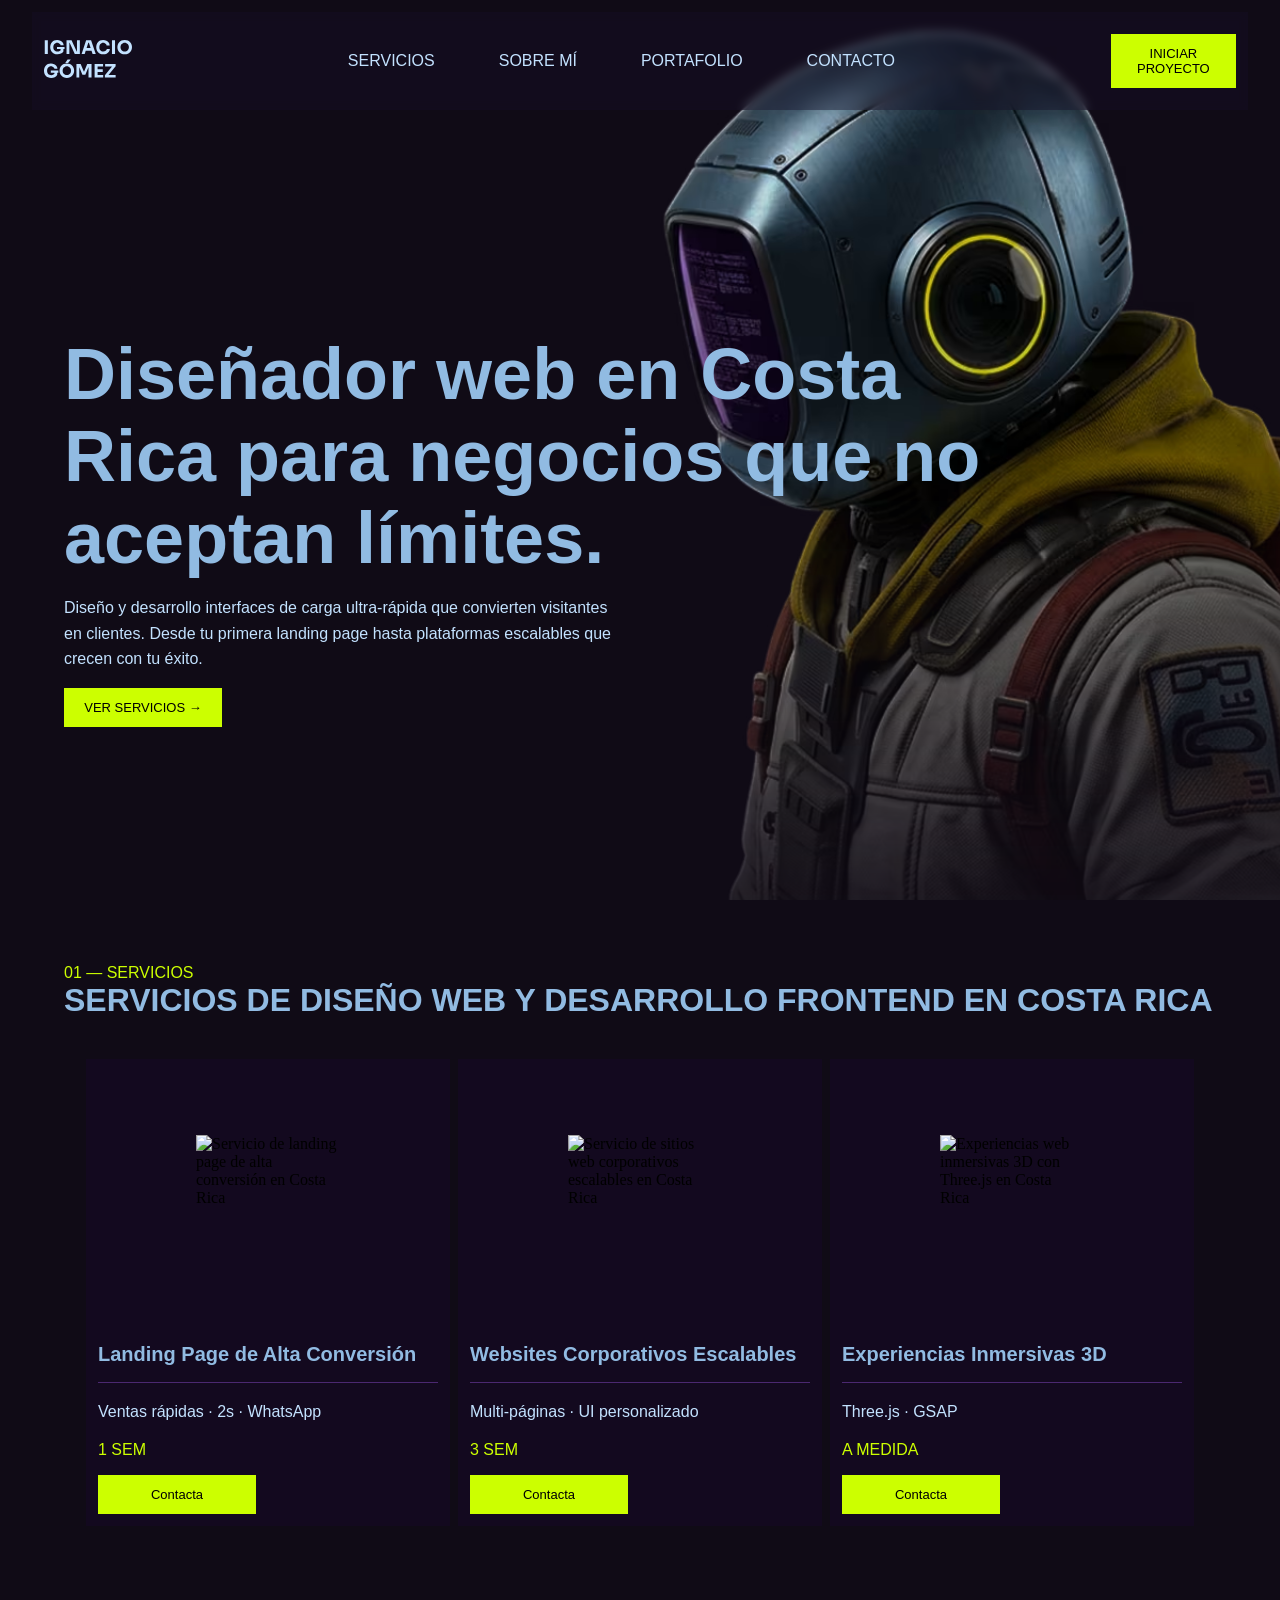
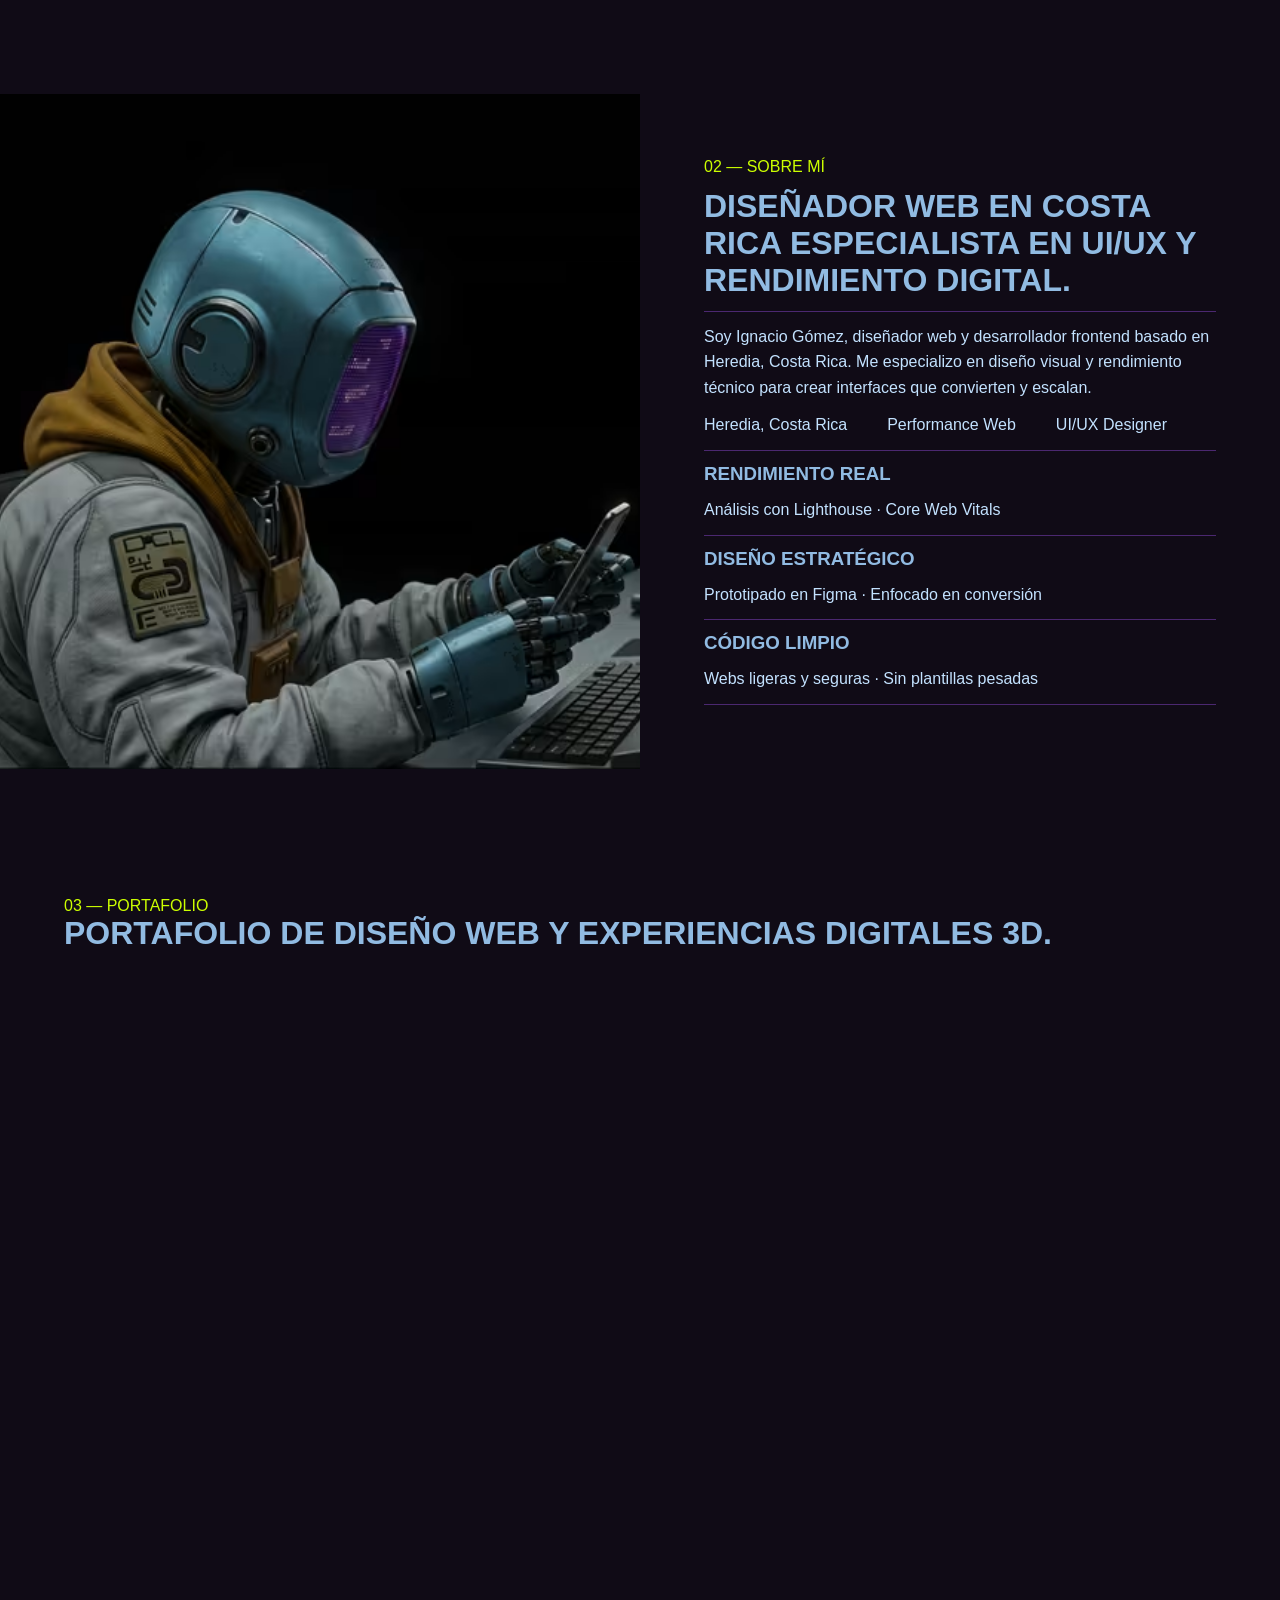
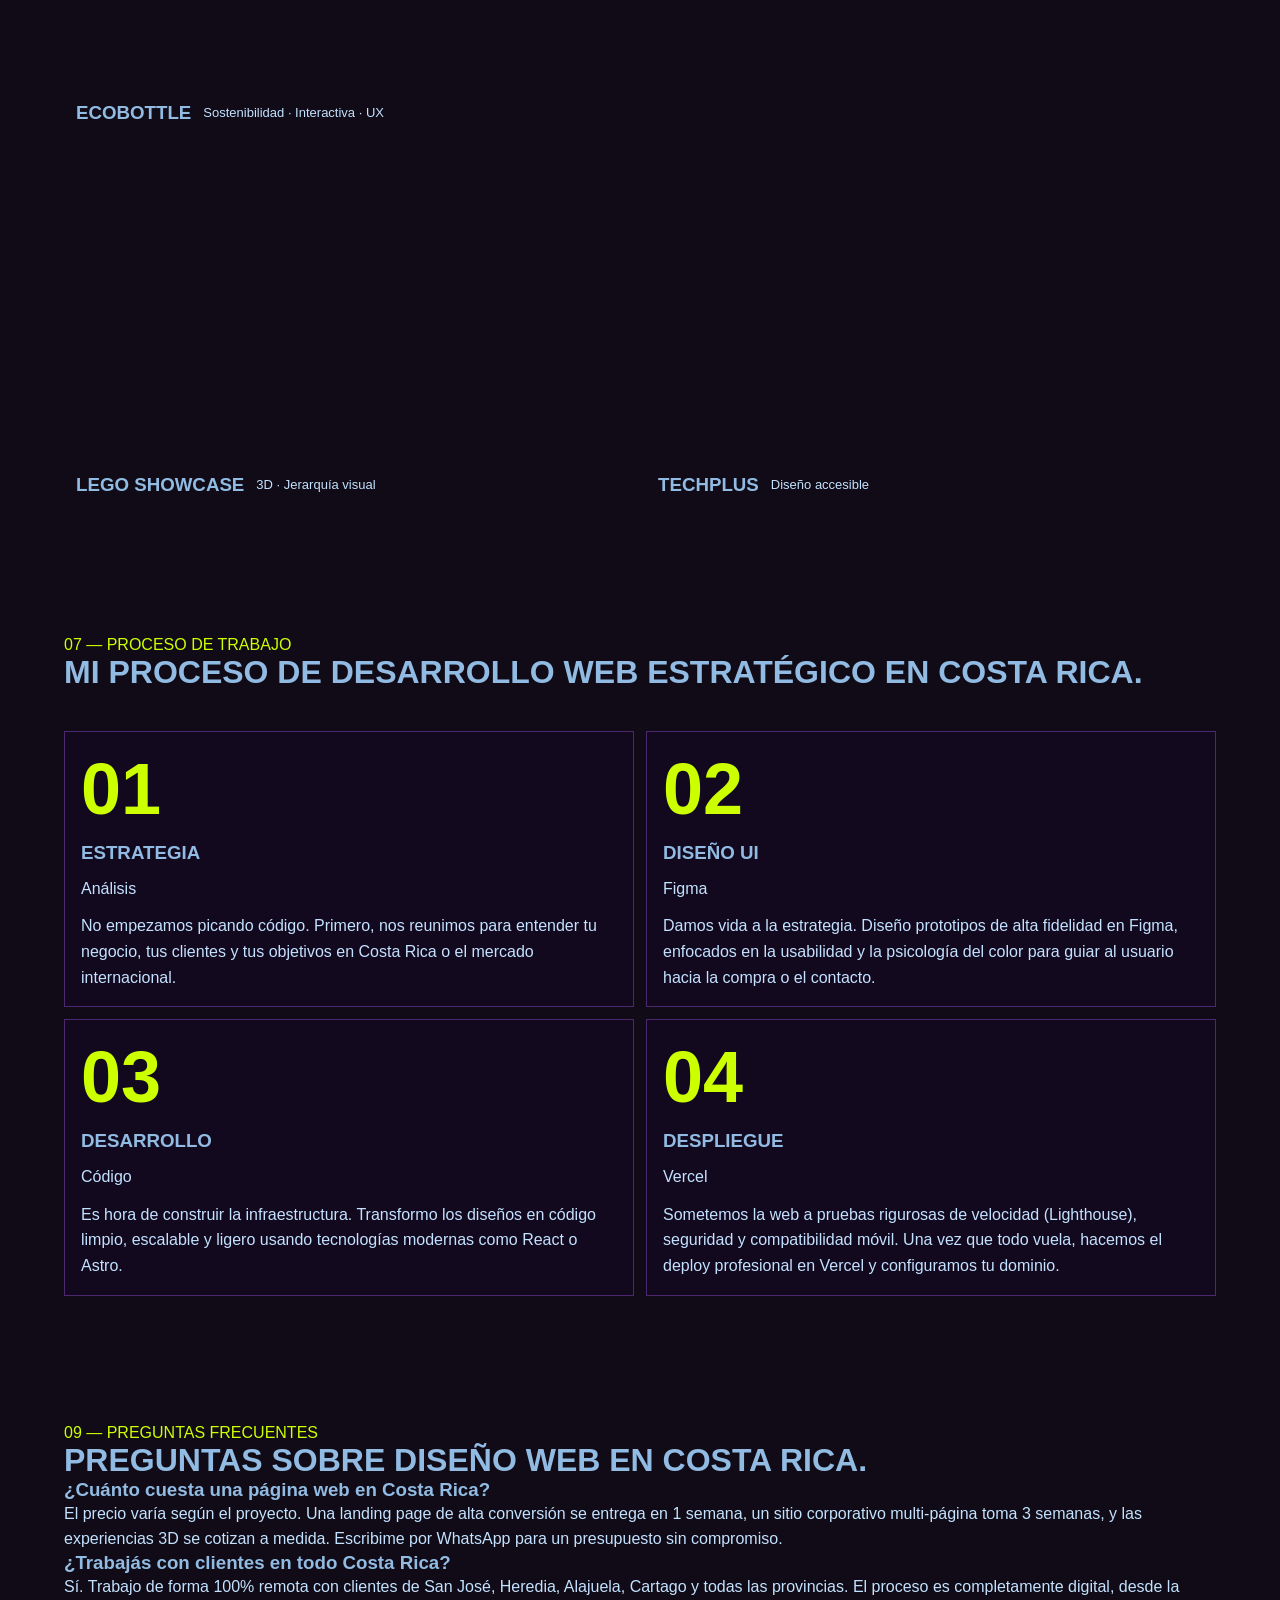
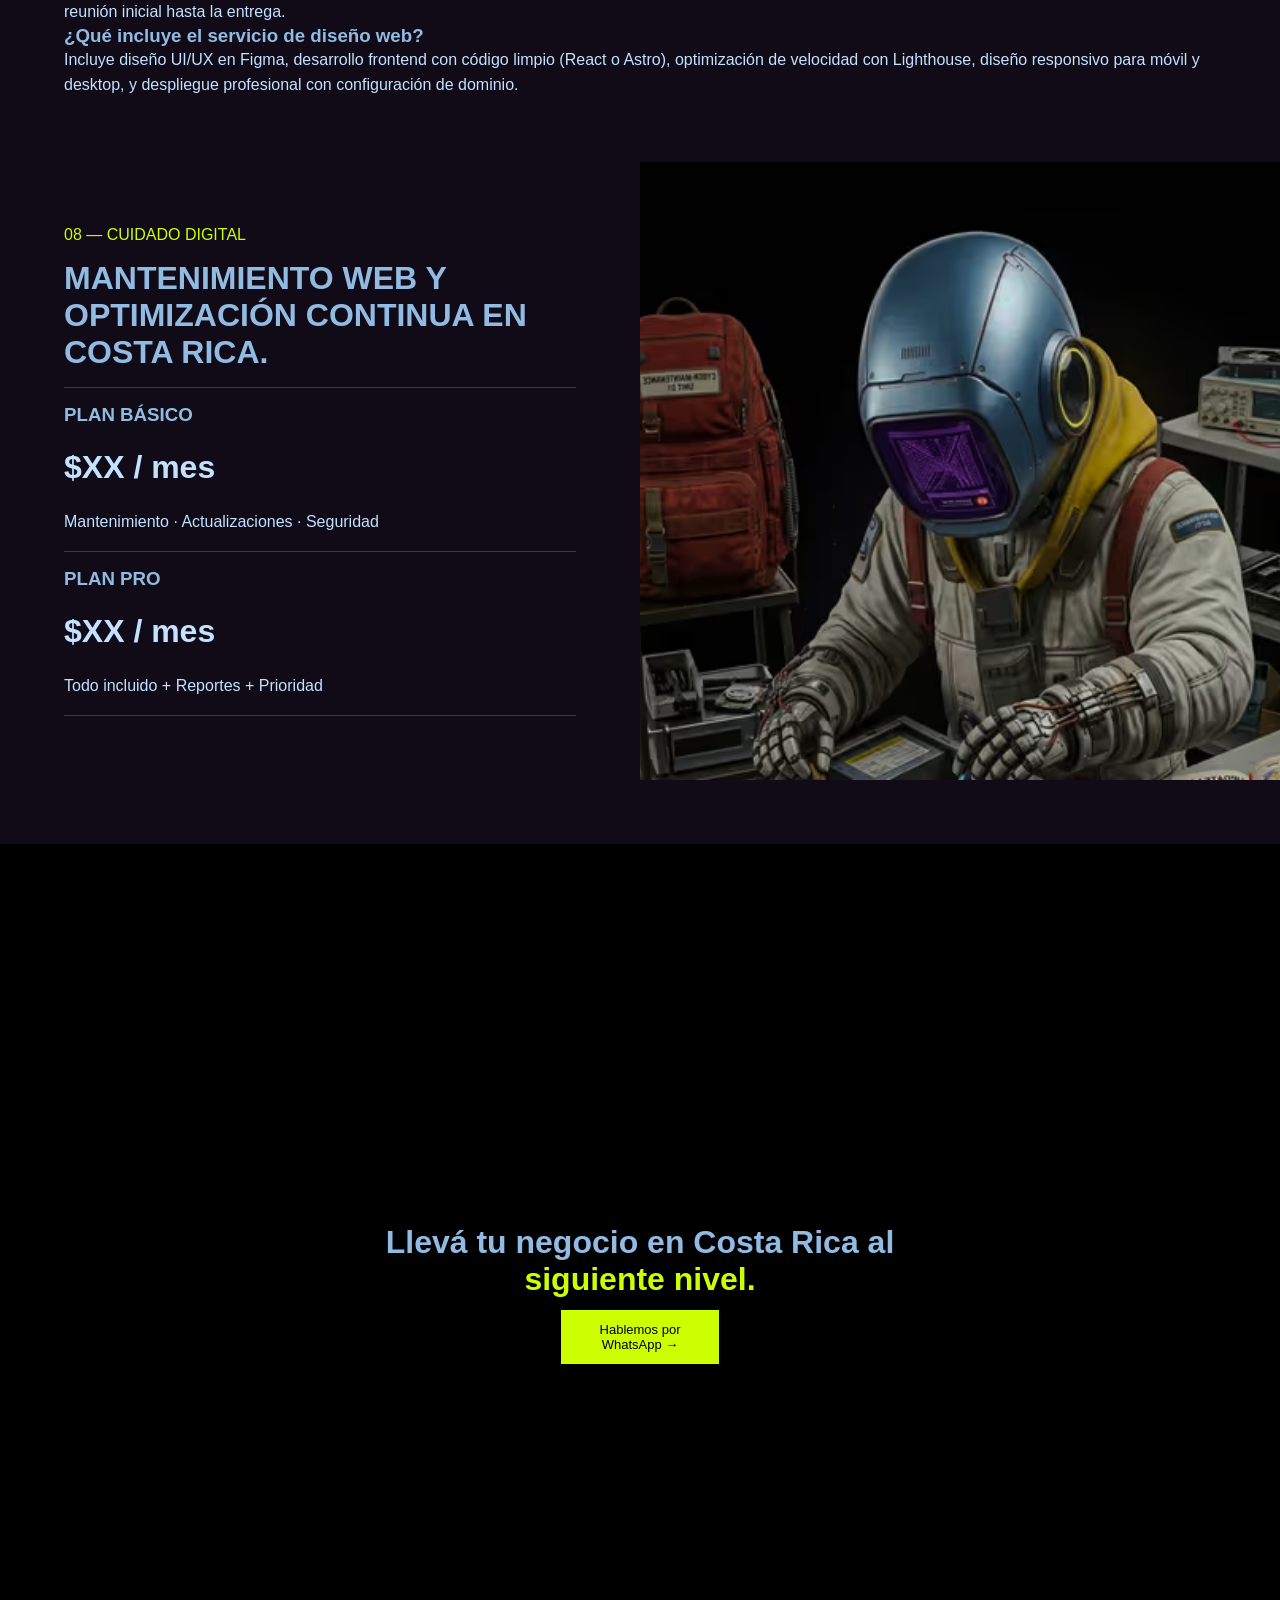
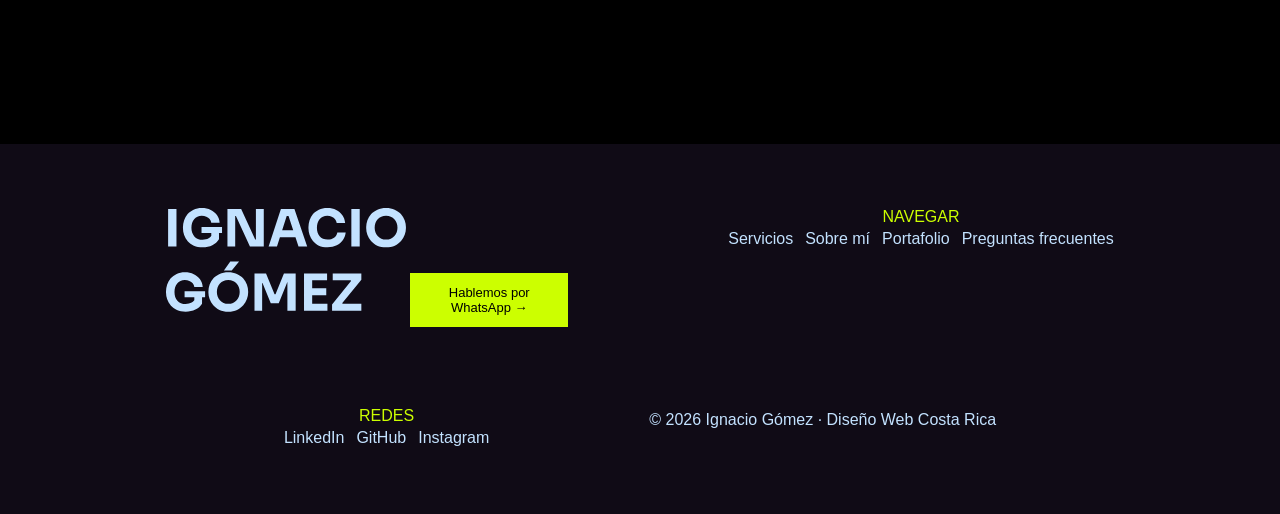
==== commit 7129b80a: "Update index.html" ====
--- a/IgnacioWebsite/index.html
+++ b/IgnacioWebsite/index.html
@@ -386,7 +386,11 @@
     </main>
 
     <footer class="padding">
-        <a href="index.html"><img src="./img/IgnacioLogo.svg" alt="Ignacio Gómez diseñador web Costa Rica" class="logo-footer" loading="lazy"></a>
+        <article>
+            <a href="index.html"><img src="./img/IgnacioLogo.svg" alt="Ignacio Gómez diseñador web Costa Rica" class="logo-footer" loading="lazy"></a>
+             <button class="buttonMAin" type="button" onclick="window.open('https://wa.me/50664033299?text=Hola!%20Me%20interesa%20tu%20trabajo')">Hablemos por WhatsApp →</button>
+        </article>
+        
         <article>
             <p class="text-yellow">NAVEGAR</p>
             <ul>
@@ -404,7 +408,7 @@
                 <li><a href="https://www.instagram.com/ignaciod.web/" class="text">Instagram</a></li>
             </ul>
         </article>
-        <button class="buttonMAin" type="button" onclick="window.open('https://wa.me/50664033299?text=Hola!%20Me%20interesa%20tu%20trabajo')">Hablemos por WhatsApp →</button>
+       
         <p class="text morado">© 2026 Ignacio Gómez · Diseño Web Costa Rica</p>
     </footer>
 </body>
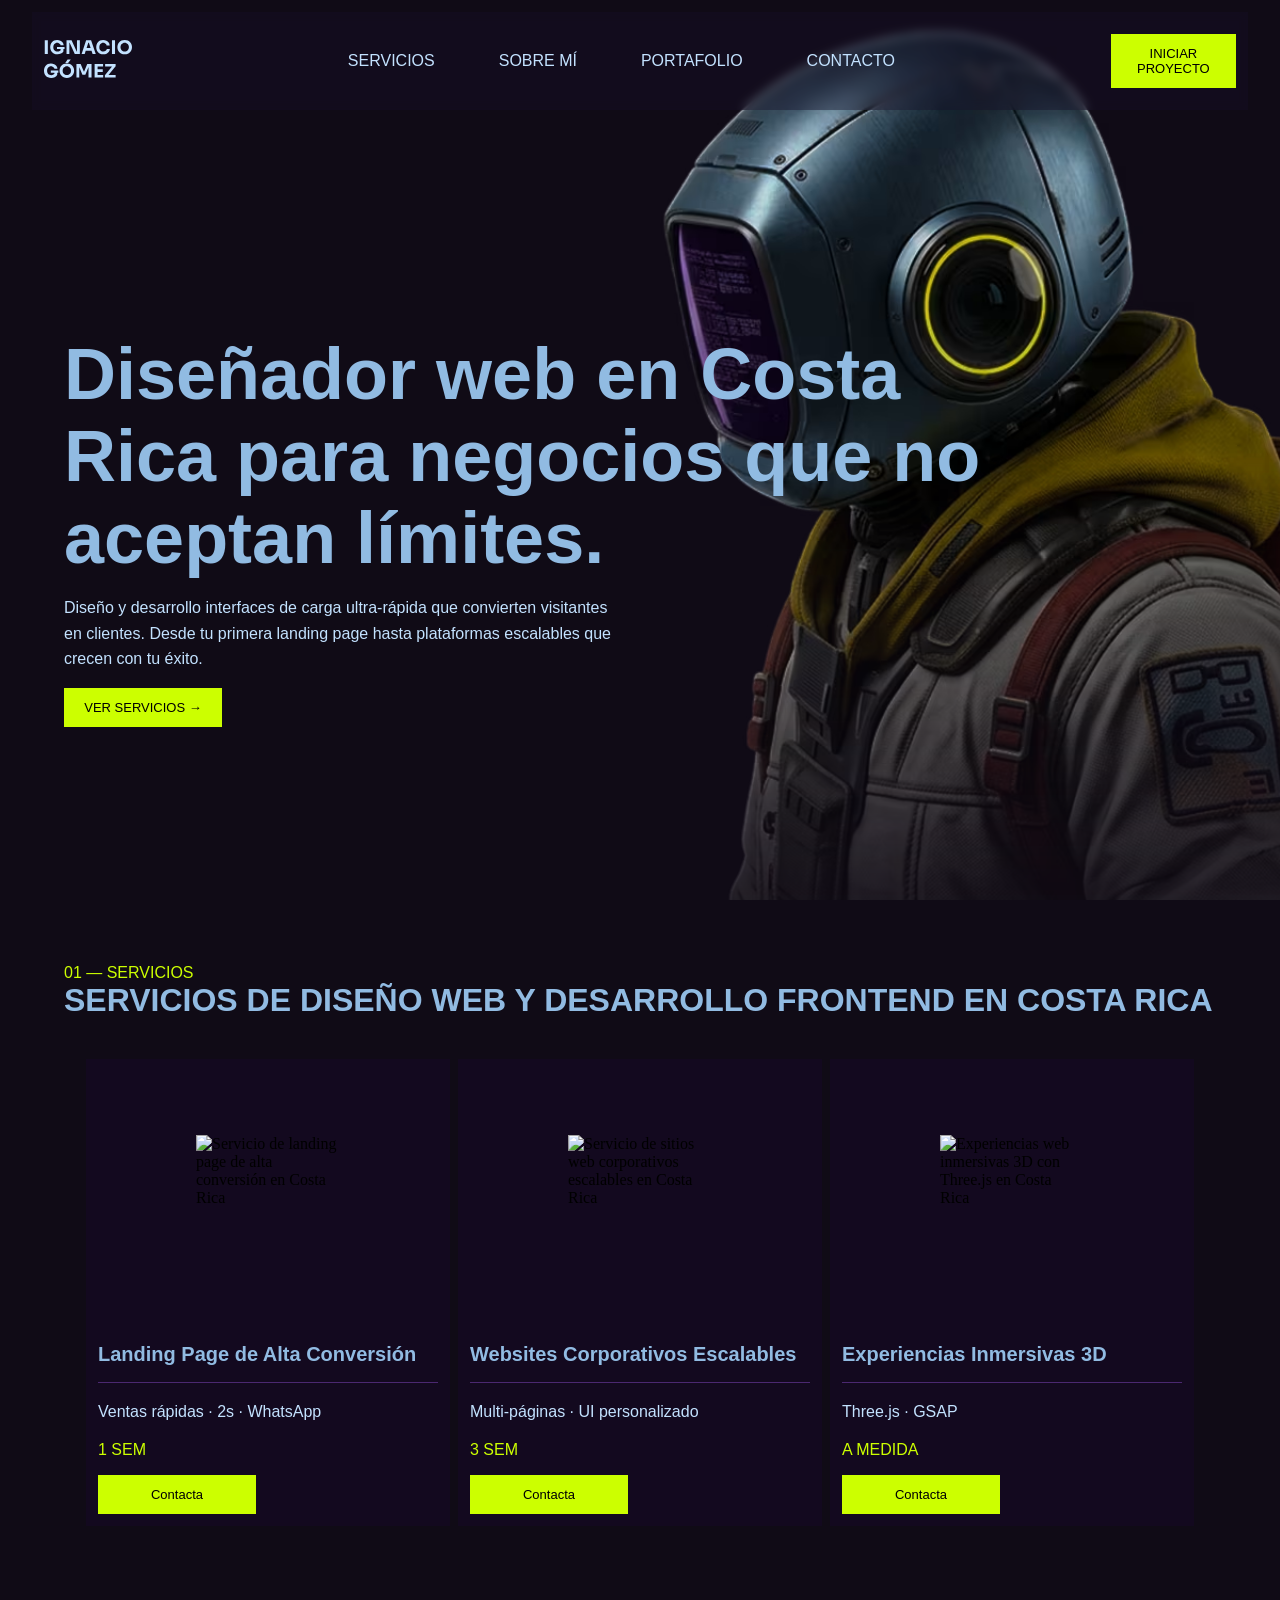
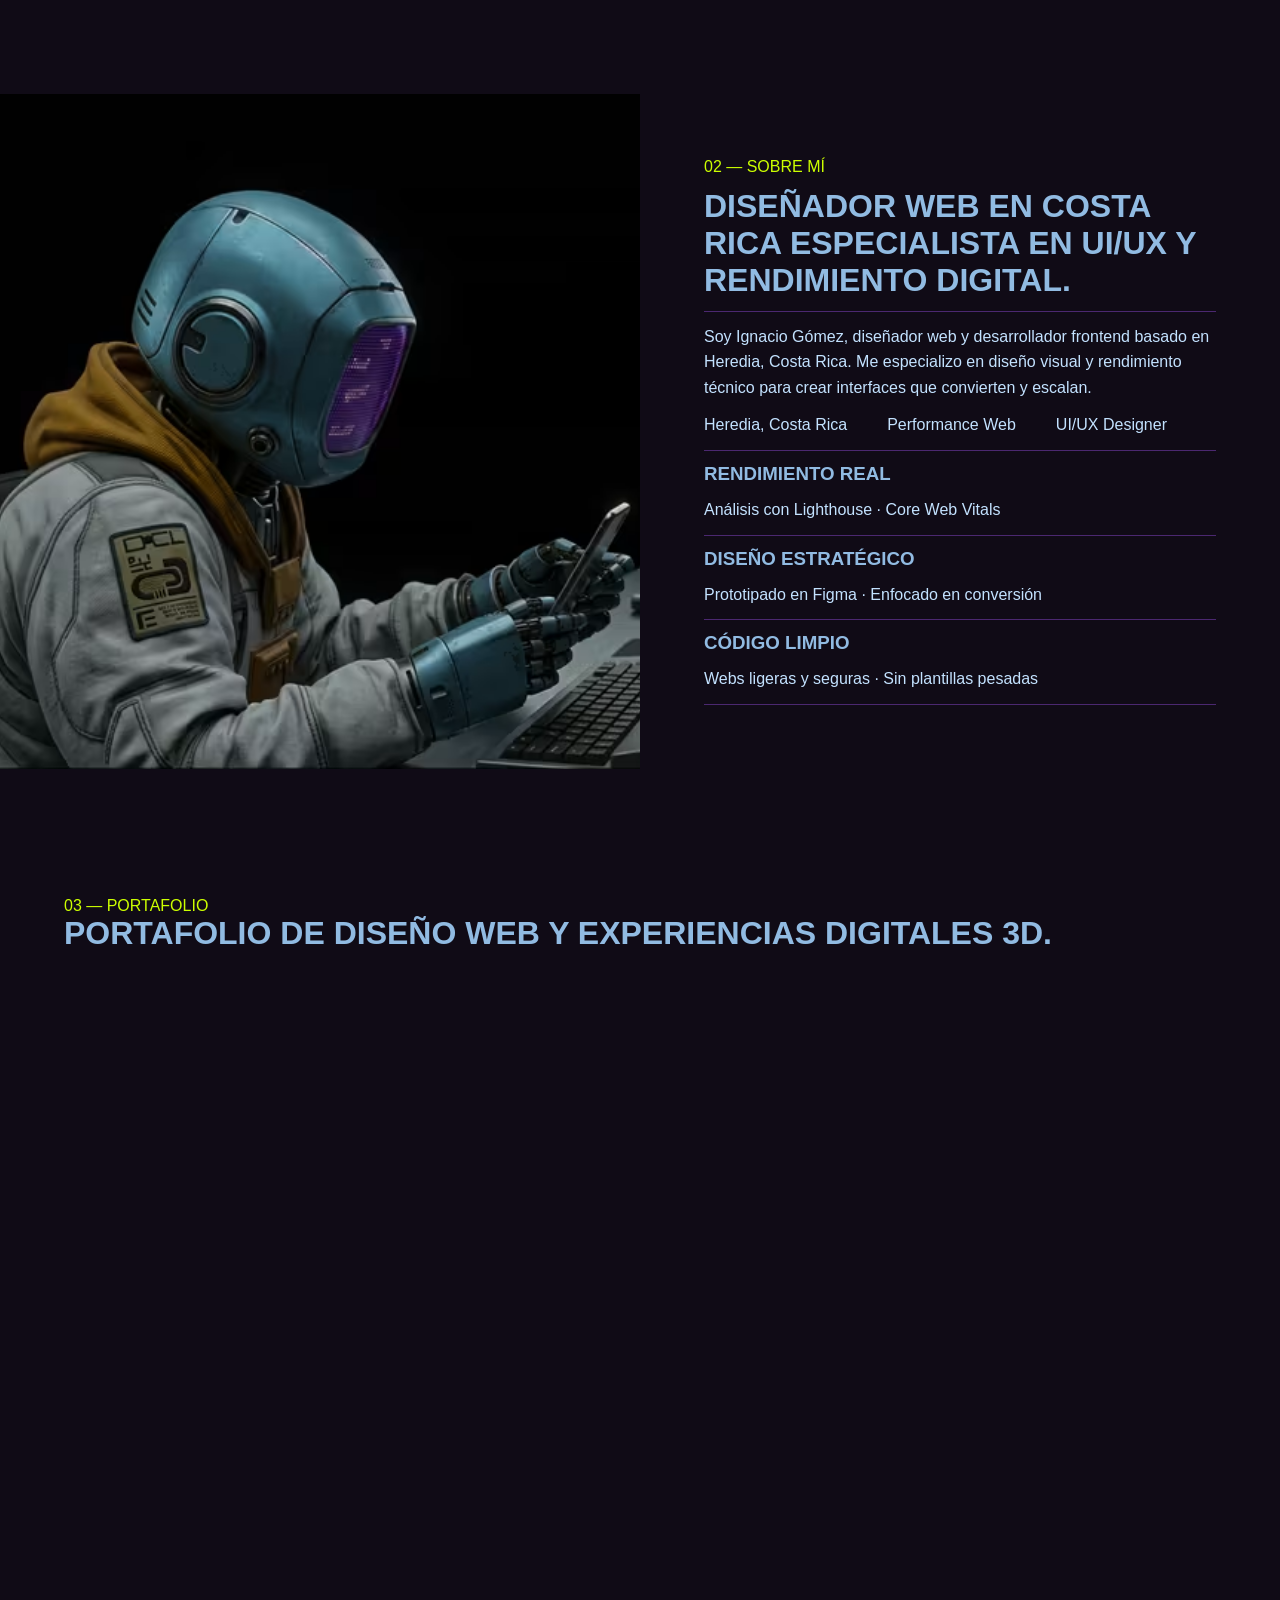
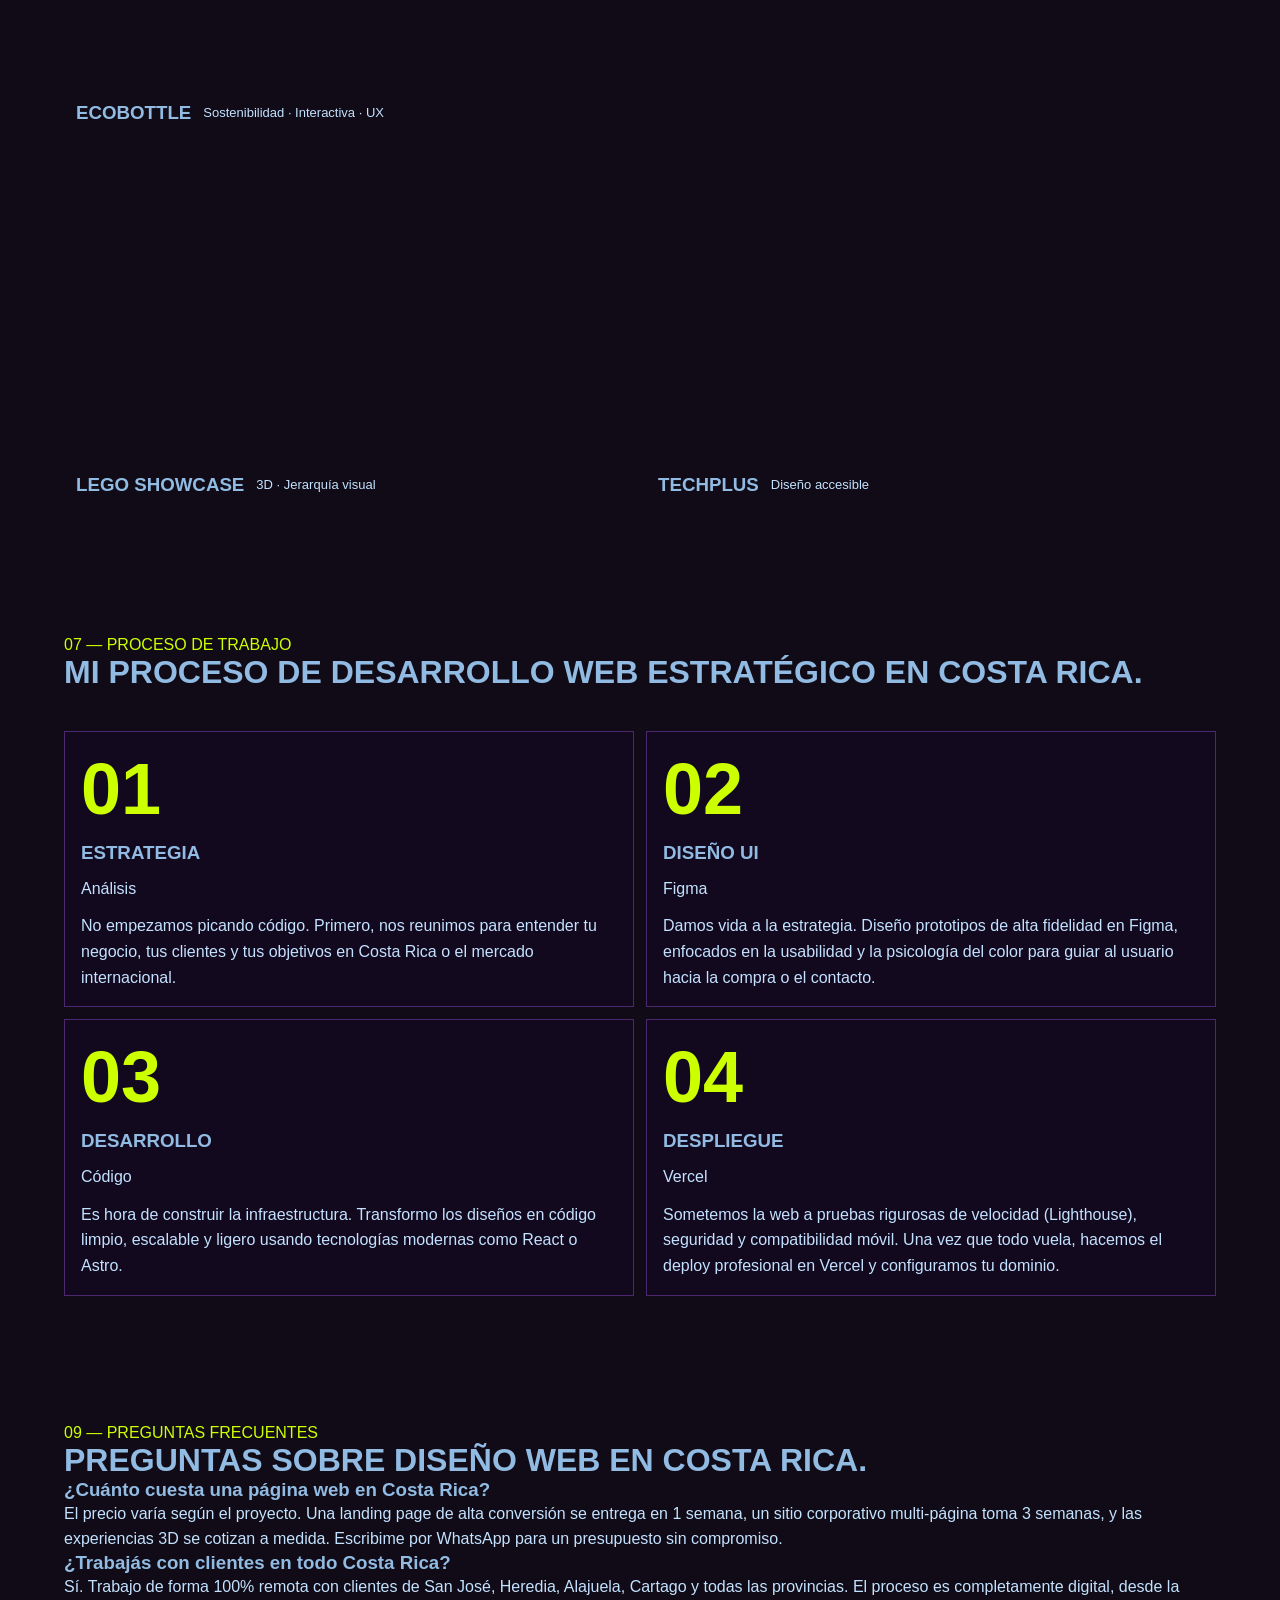
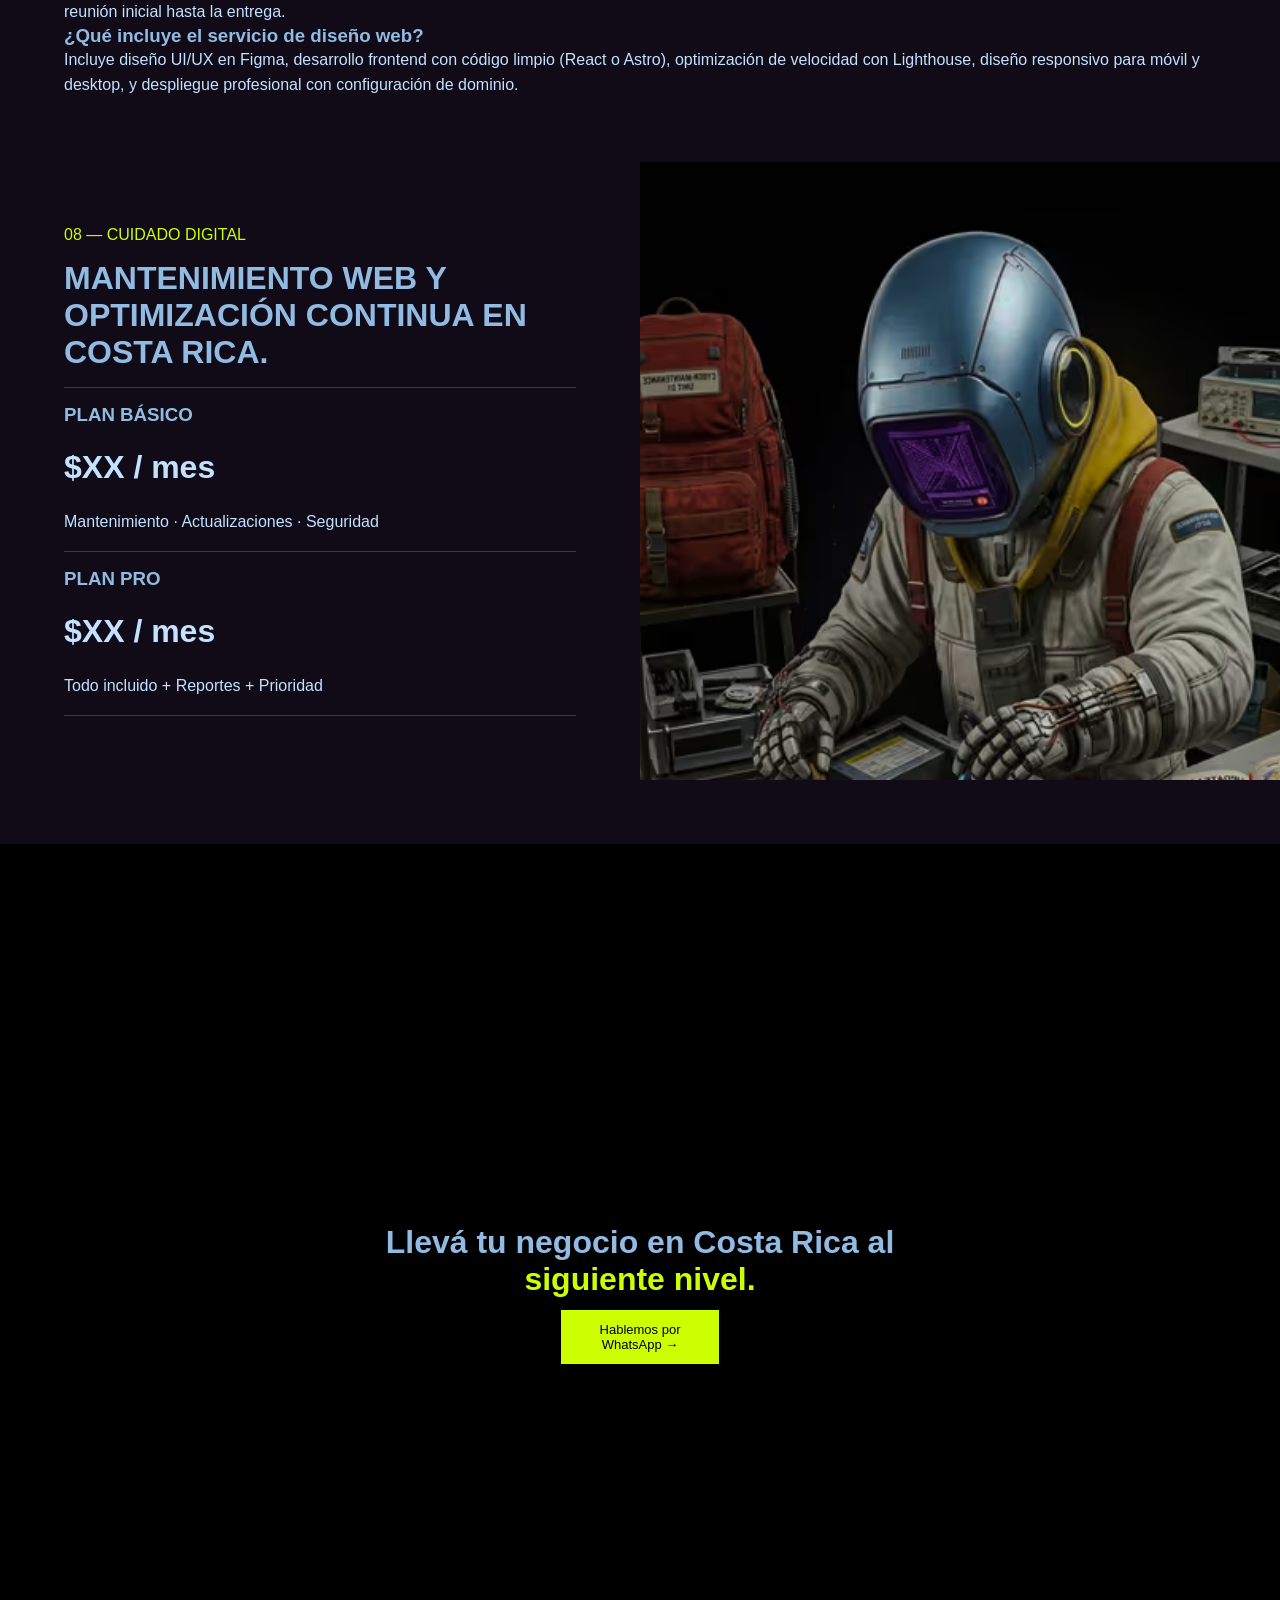
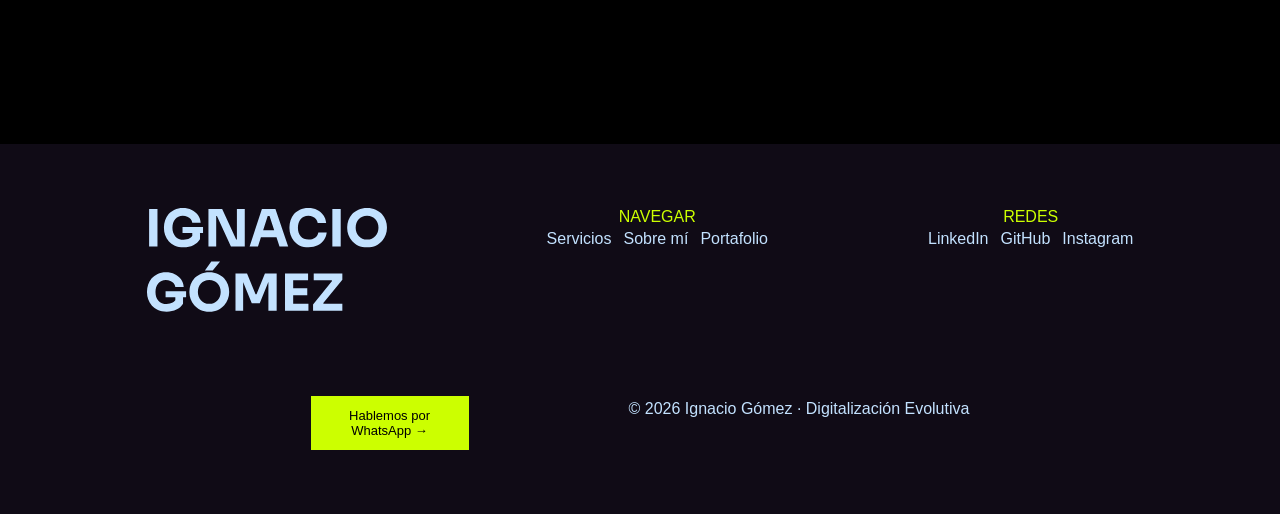
==== commit 3d5c5131: "Update index.html" ====
--- a/IgnacioWebsite/index.html
+++ b/IgnacioWebsite/index.html
@@ -386,18 +386,13 @@
     </main>
 
     <footer class="padding">
-        <article>
-            <a href="index.html"><img src="./img/IgnacioLogo.svg" alt="Ignacio Gómez diseñador web Costa Rica" class="logo-footer" loading="lazy"></a>
-             <button class="buttonMAin" type="button" onclick="window.open('https://wa.me/50664033299?text=Hola!%20Me%20interesa%20tu%20trabajo')">Hablemos por WhatsApp →</button>
-        </article>
-        
+        <a href="index.html"><img src="./img/IgnacioLogo.svg" alt="logo de ignacio" class="logo-footer" loading="lazy"> </a>
         <article>
             <p class="text-yellow">NAVEGAR</p>
             <ul>
                 <li><a href="#servicios" class="text">Servicios</a></li>
                 <li><a href="#SobreMi" class="text">Sobre mí</a></li>
                 <li><a href="#portafolio" class="text">Portafolio</a></li>
-                <li><a href="#faq" class="text">Preguntas frecuentes</a></li>
             </ul>
         </article>
         <article>
@@ -408,8 +403,8 @@
                 <li><a href="https://www.instagram.com/ignaciod.web/" class="text">Instagram</a></li>
             </ul>
         </article>
-       
-        <p class="text morado">© 2026 Ignacio Gómez · Diseño Web Costa Rica</p>
+        <button class="buttonMAin" type="button" onclick="window.open('https://wa.me/50664033299?text=Hola!%20Me%20interesa%20tu%20trabajo')">Hablemos por WhatsApp →</button>
+        <p class="text morado" >© 2026 Ignacio Gómez · Digitalización Evolutiva</p>
     </footer>
 </body>
 </html>
